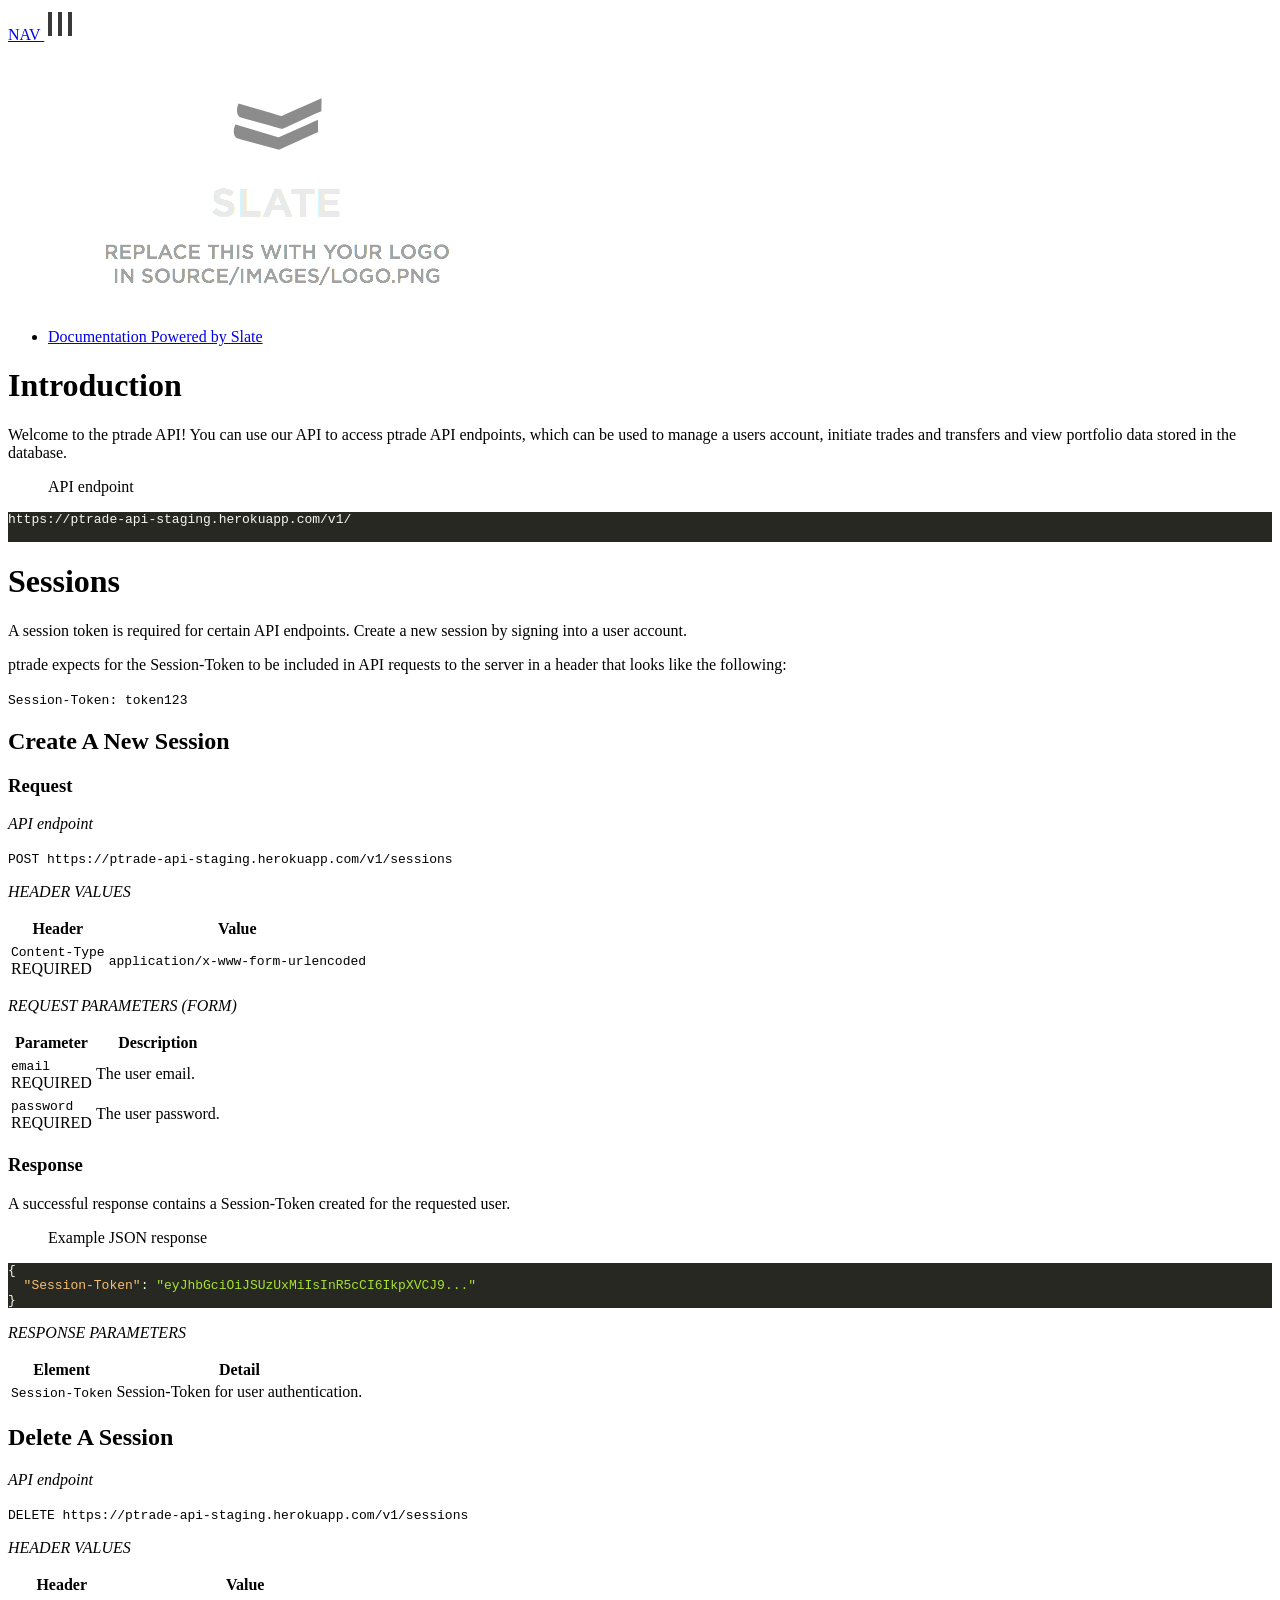
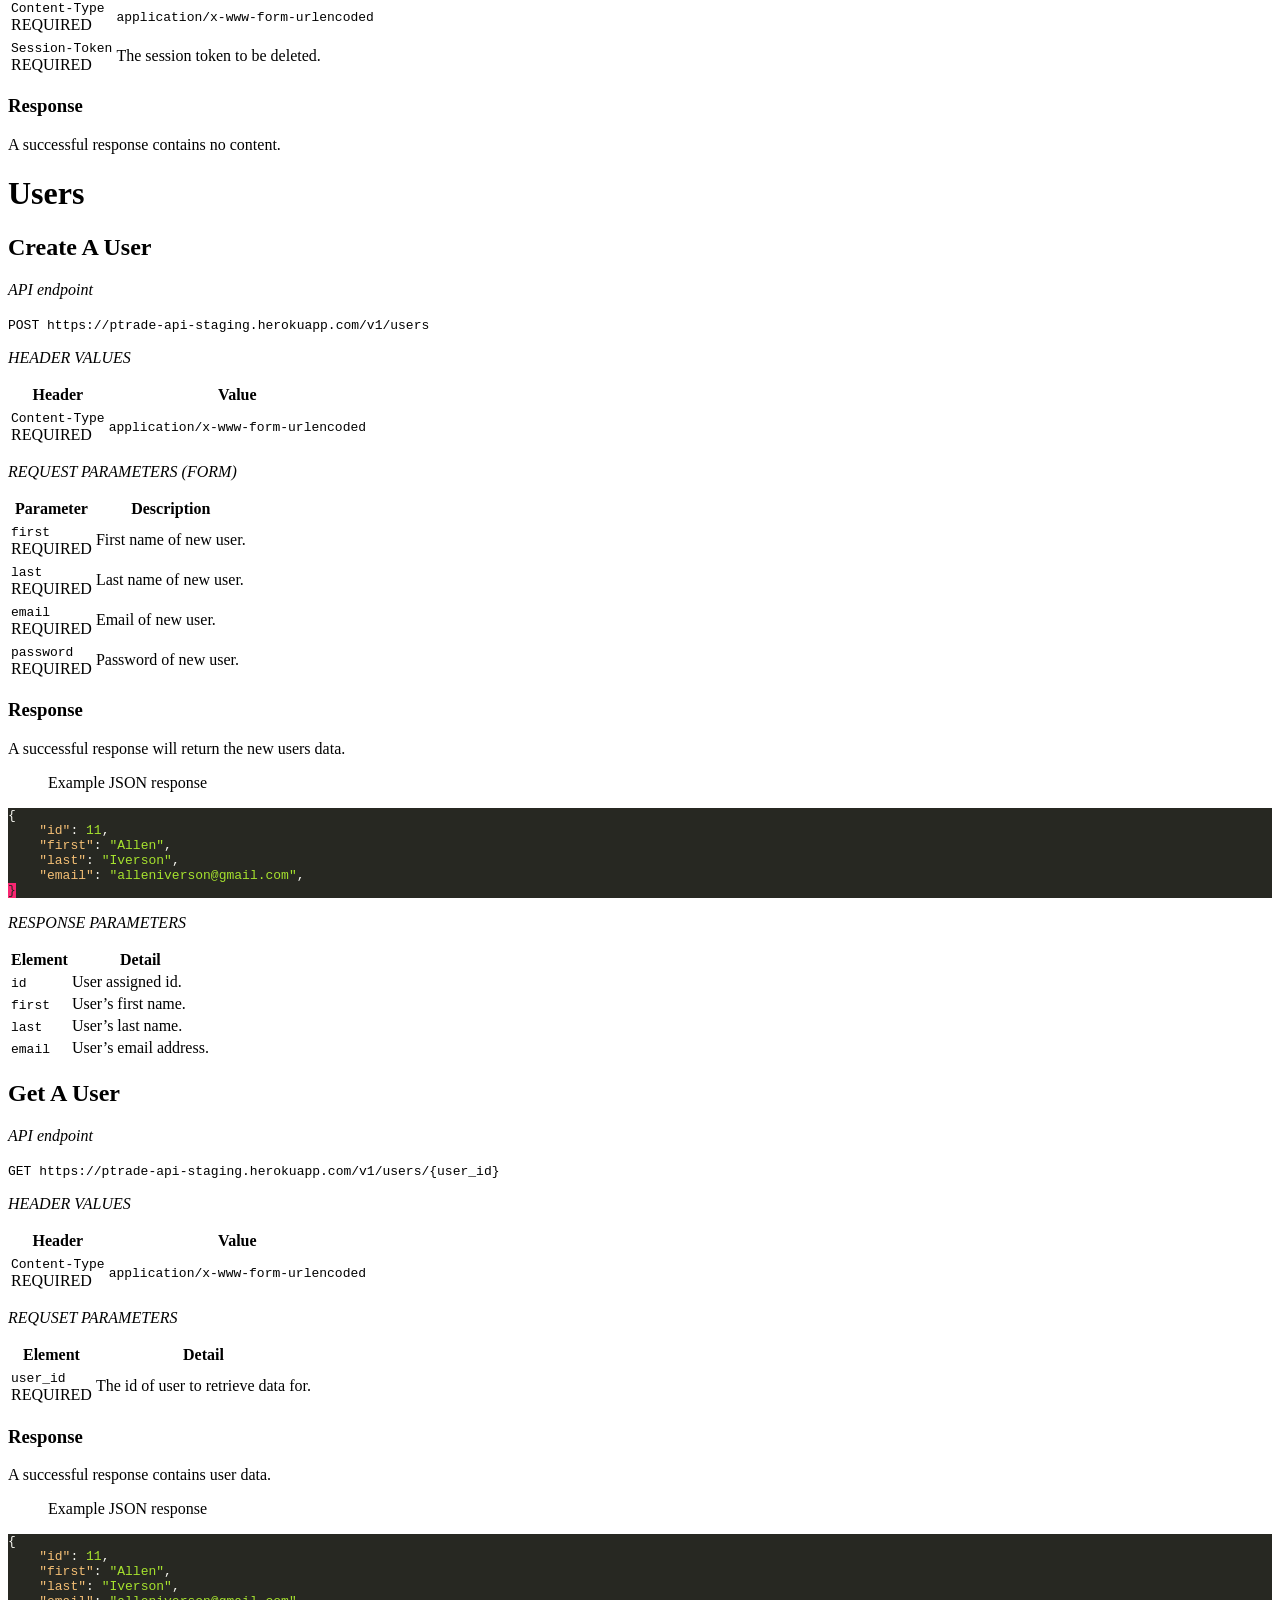
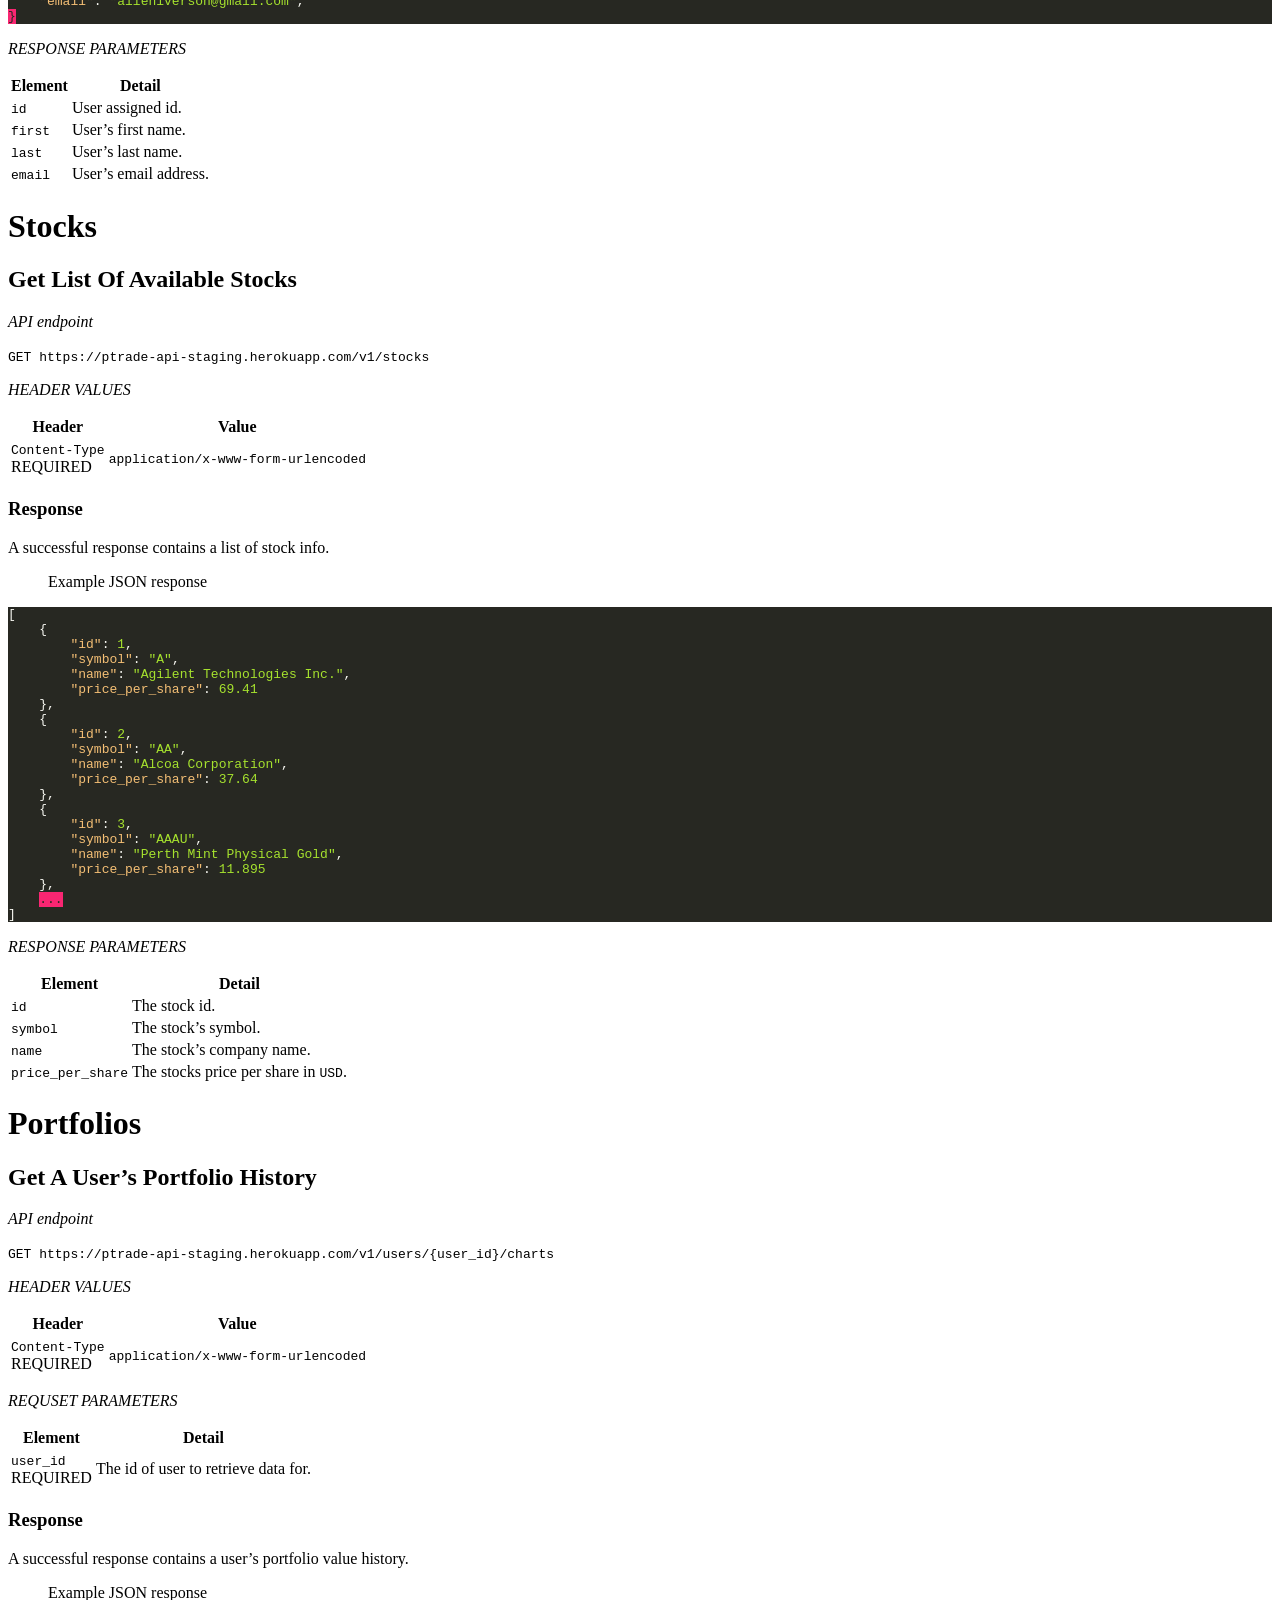
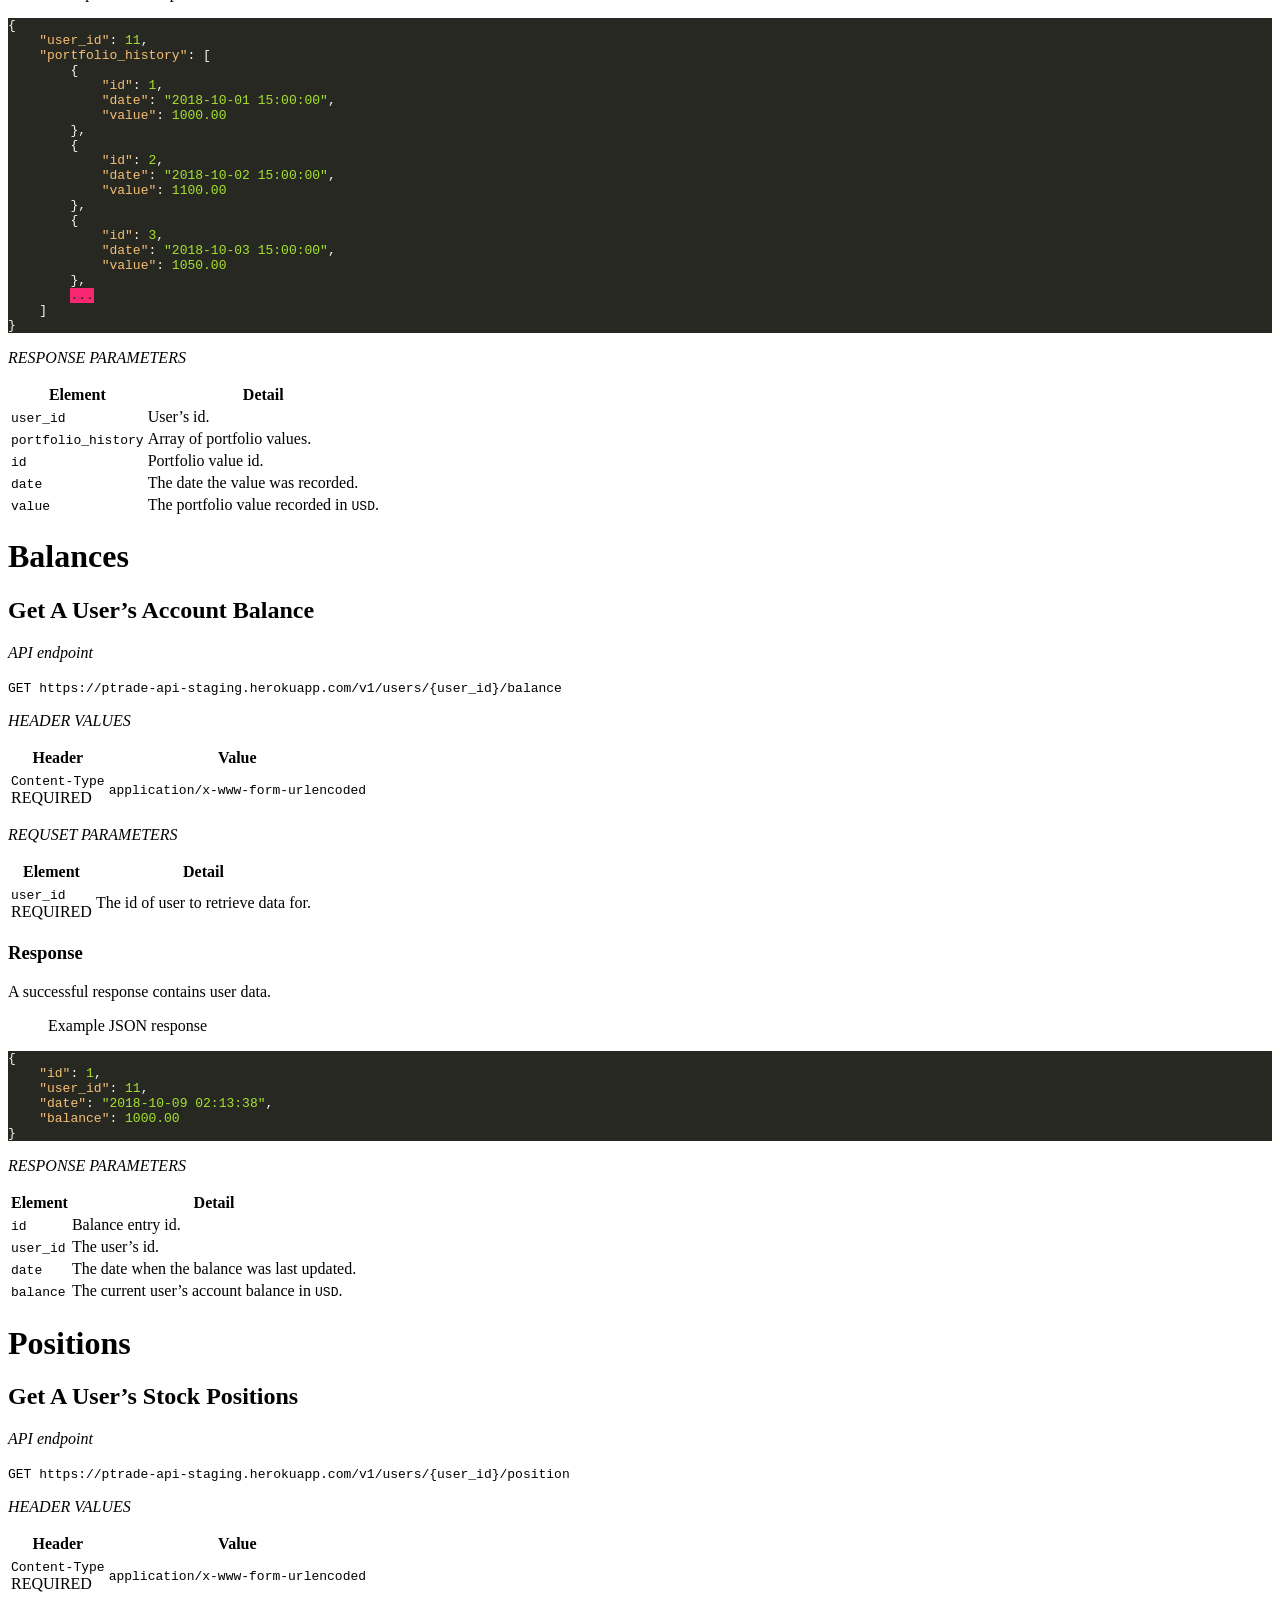
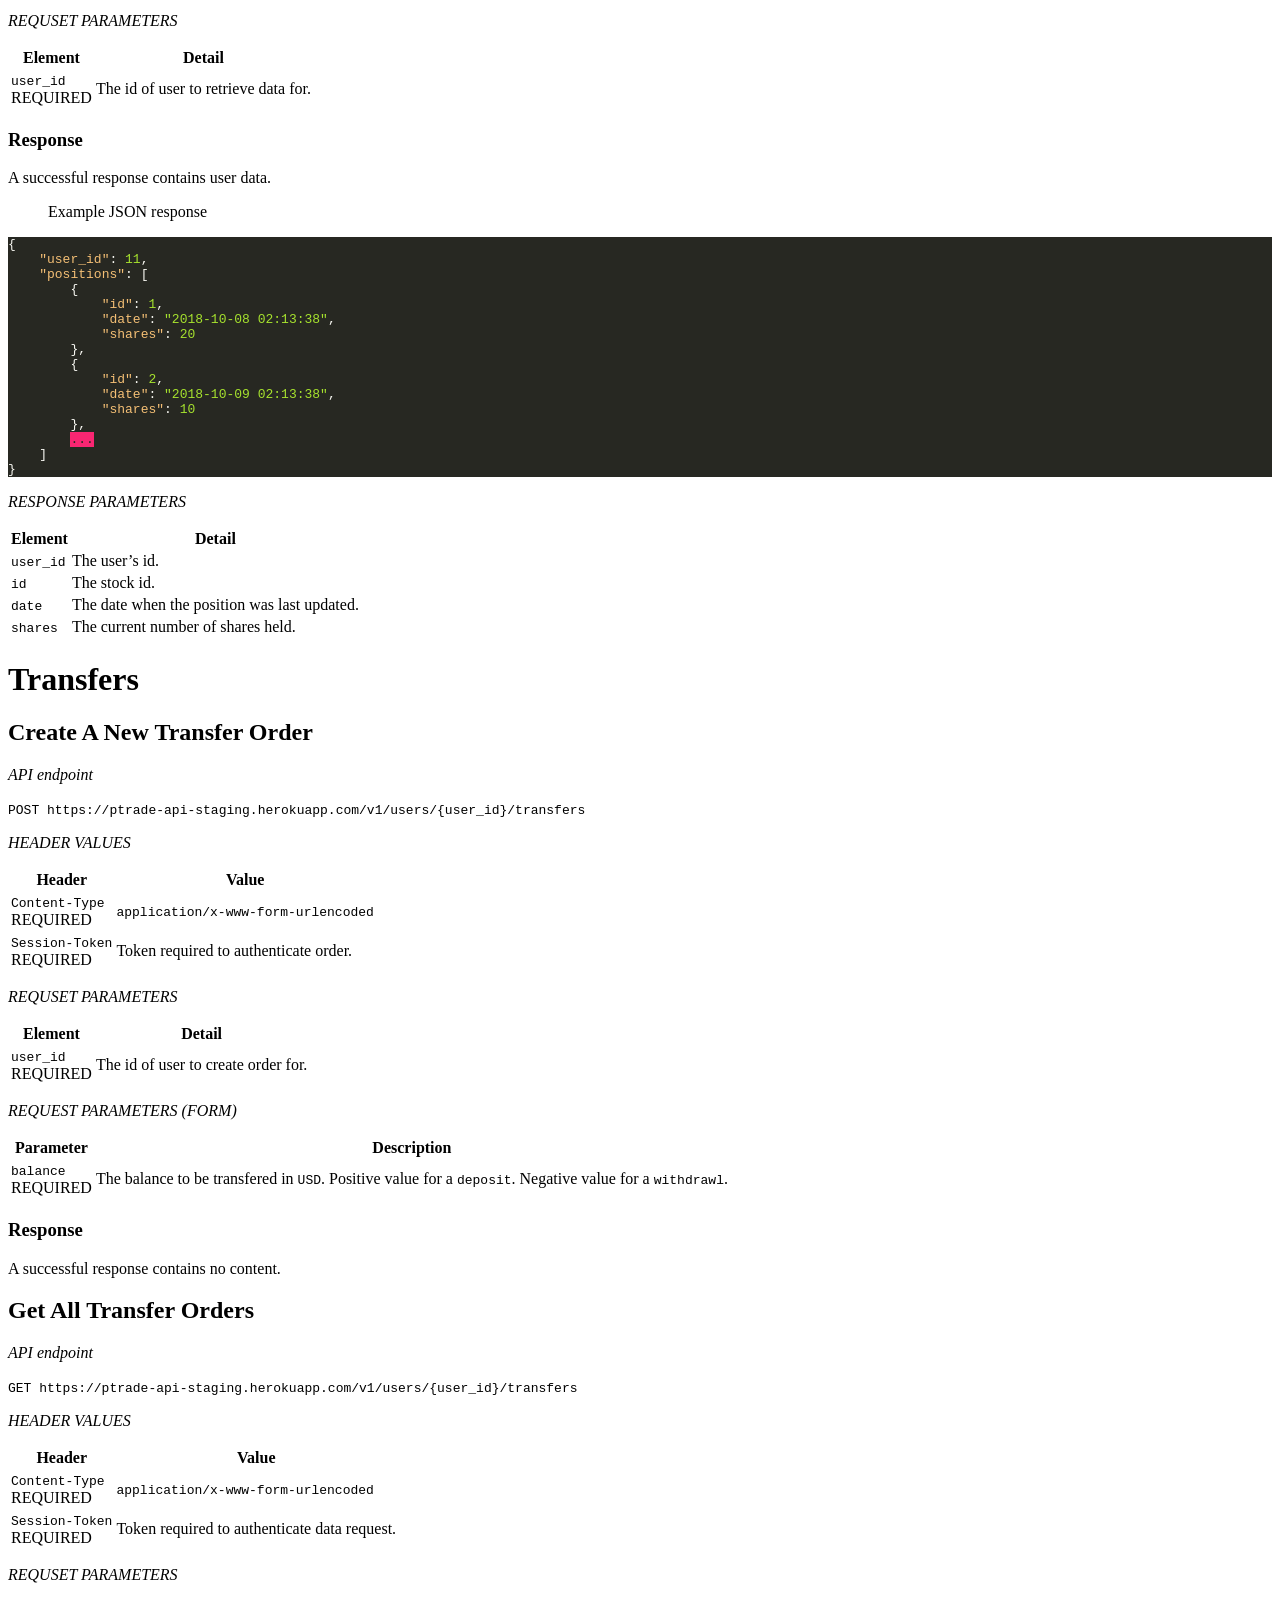
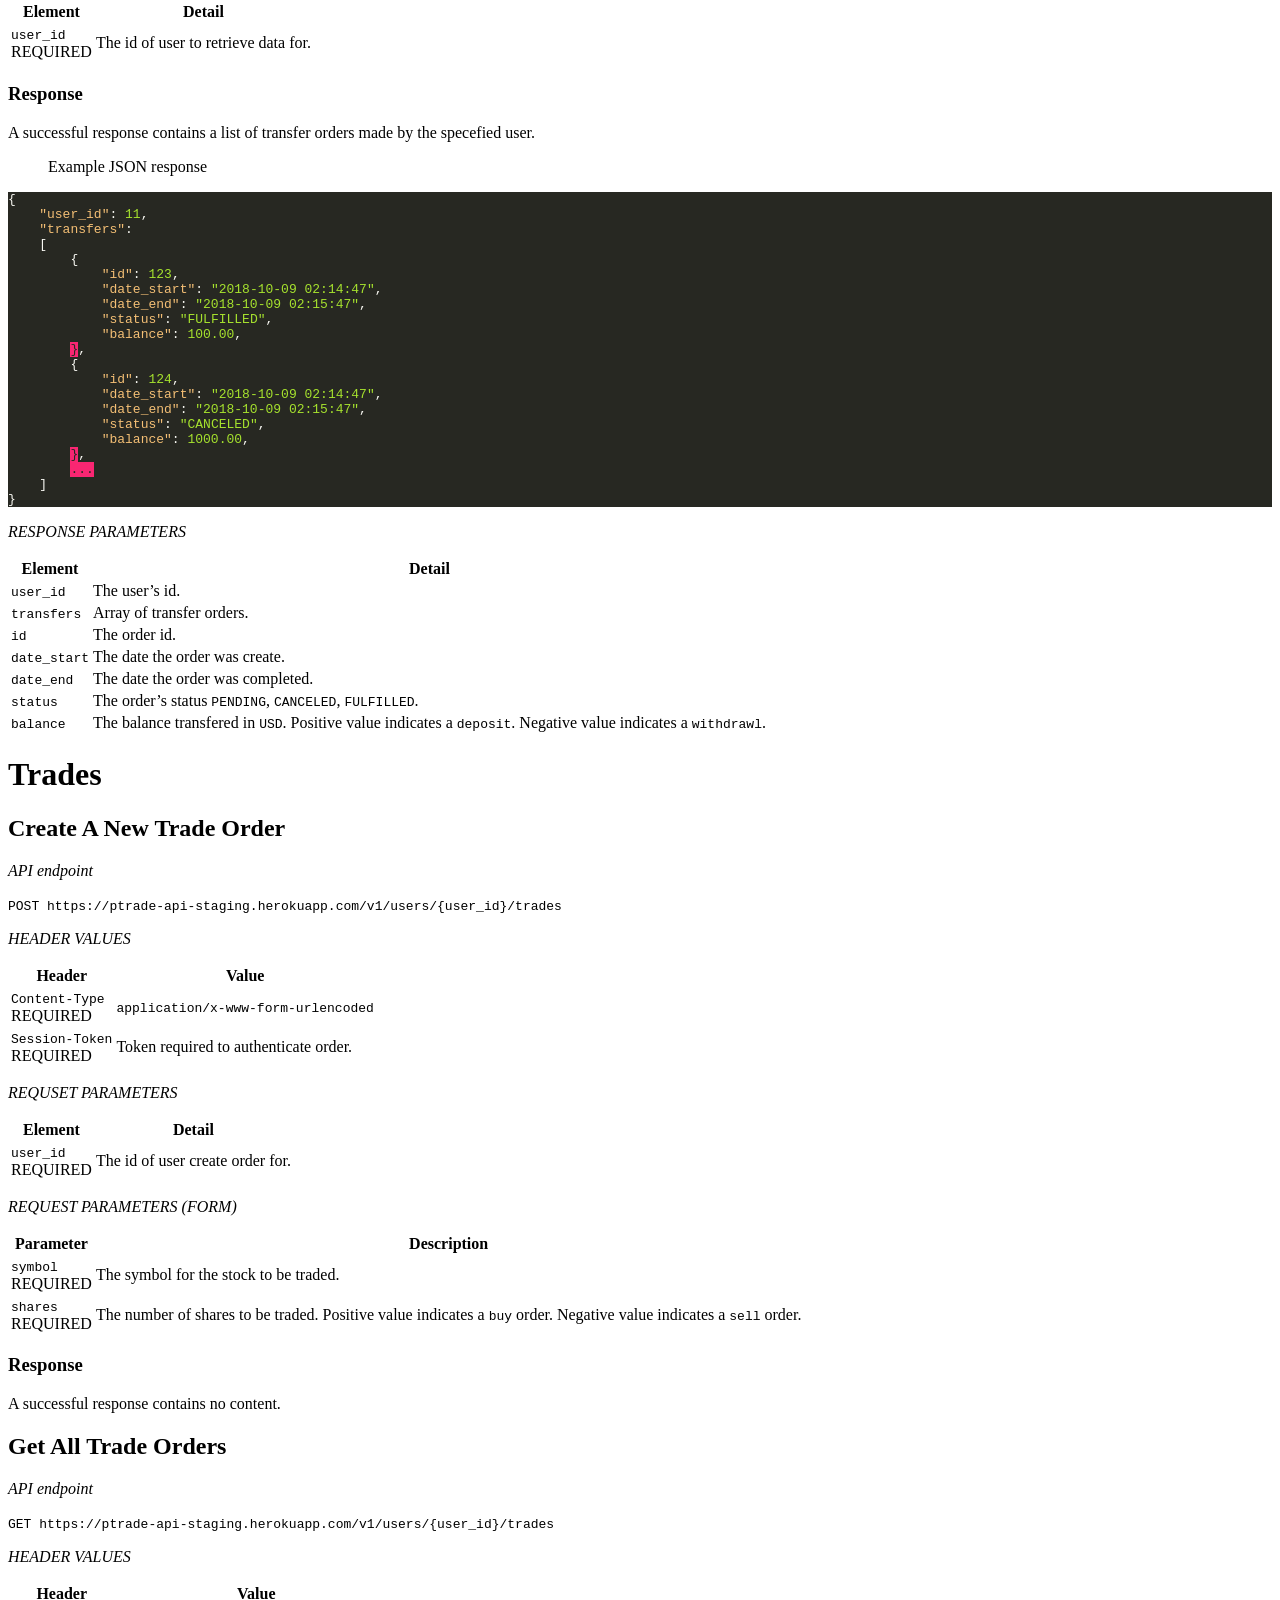
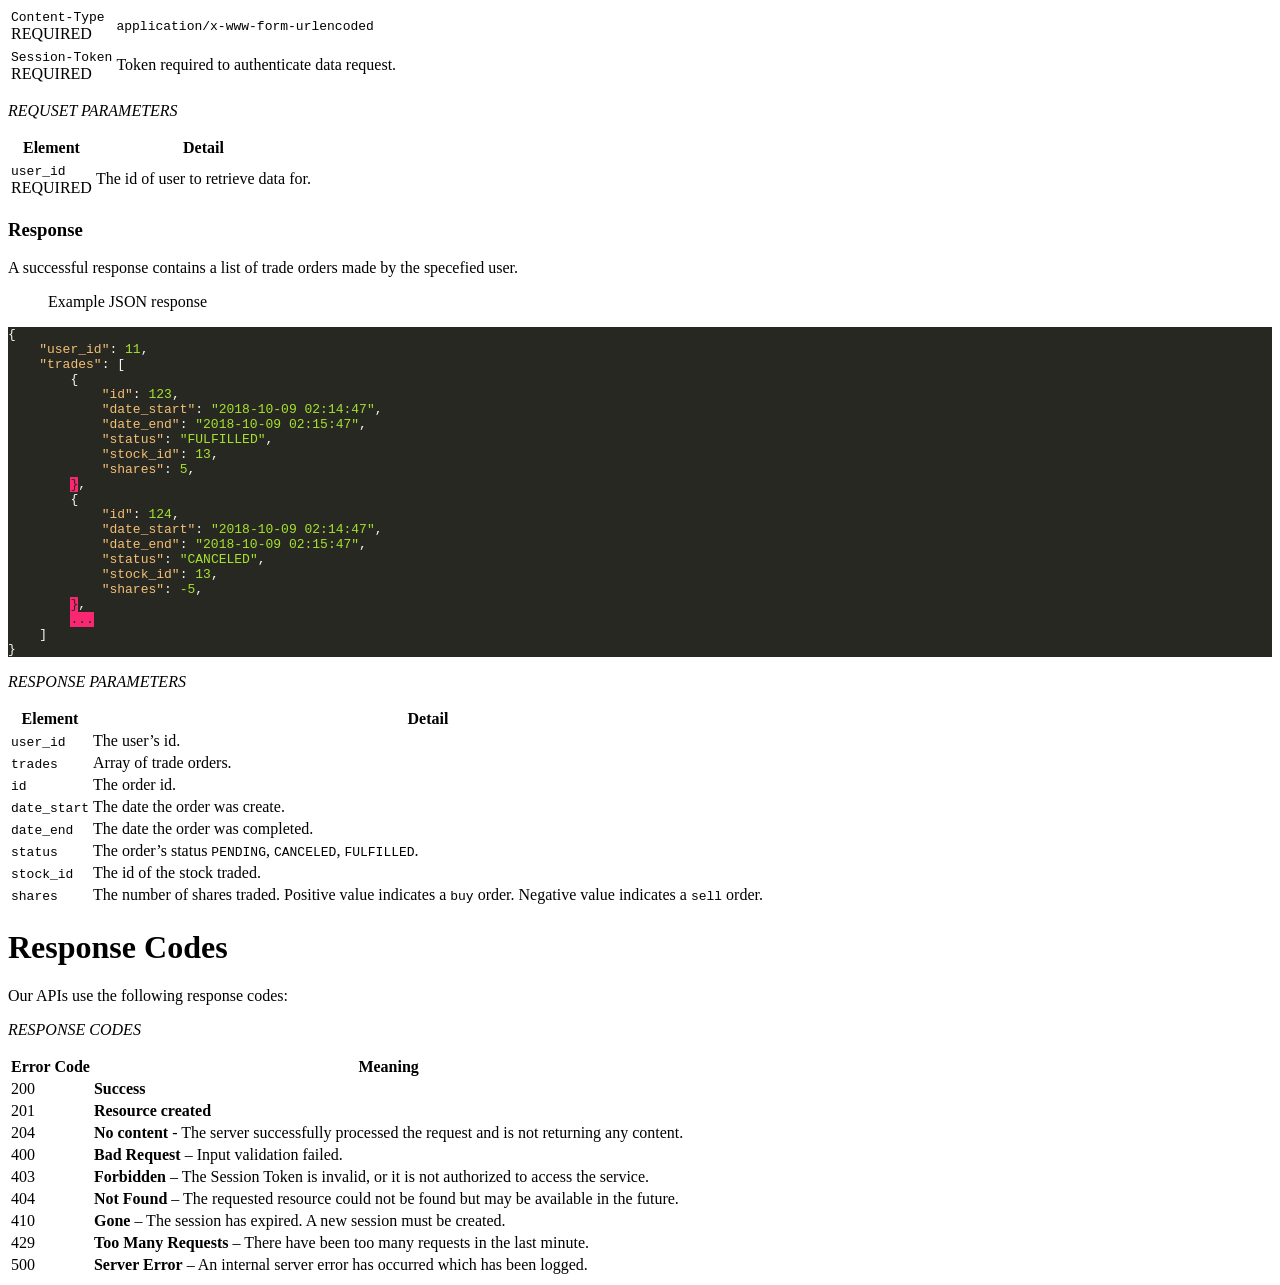
==== docs/index.html @ e3828675 "slate api docs" ====
<!doctype html>
<html>
  <head>
    <meta charset="utf-8">
    <meta content="IE=edge,chrome=1" http-equiv="X-UA-Compatible">
    <meta name="viewport" content="width=device-width, initial-scale=1, maximum-scale=1">
    <title>API Reference</title>
    <link rel="icon" type="image/png" href="" sizes="96x96">

    <style>
      .highlight table td { padding: 5px; }
.highlight table pre { margin: 0; }
.highlight, .highlight .w {
  color: #f8f8f2;
  background-color: #272822;
}
.highlight .err {
  color: #272822;
  background-color: #f92672;
}
.highlight .c, .highlight .cd, .highlight .cm, .highlight .c1, .highlight .cs {
  color: #75715e;
}
.highlight .cp {
  color: #f4bf75;
}
.highlight .nt {
  color: #f4bf75;
}
.highlight .o, .highlight .ow {
  color: #f8f8f2;
}
.highlight .p, .highlight .pi {
  color: #f8f8f2;
}
.highlight .gi {
  color: #a6e22e;
}
.highlight .gd {
  color: #f92672;
}
.highlight .gh {
  color: #66d9ef;
  background-color: #272822;
  font-weight: bold;
}
.highlight .k, .highlight .kn, .highlight .kp, .highlight .kr, .highlight .kv {
  color: #ae81ff;
}
.highlight .kc {
  color: #fd971f;
}
.highlight .kt {
  color: #fd971f;
}
.highlight .kd {
  color: #fd971f;
}
.highlight .s, .highlight .sb, .highlight .sc, .highlight .sd, .highlight .s2, .highlight .sh, .highlight .sx, .highlight .s1 {
  color: #a6e22e;
}
.highlight .sr {
  color: #a1efe4;
}
.highlight .si {
  color: #cc6633;
}
.highlight .se {
  color: #cc6633;
}
.highlight .nn {
  color: #f4bf75;
}
.highlight .nc {
  color: #f4bf75;
}
.highlight .no {
  color: #f4bf75;
}
.highlight .na {
  color: #66d9ef;
}
.highlight .m, .highlight .mf, .highlight .mh, .highlight .mi, .highlight .il, .highlight .mo, .highlight .mb, .highlight .mx {
  color: #a6e22e;
}
.highlight .ss {
  color: #a6e22e;
}
    </style>
    <link href="/stylesheets/overrides.css" rel="stylesheet" media="screen" />
    <link href="/stylesheets/print.css" rel="stylesheet" media="print" />
      <script src="/javascripts/all_nosearch.js"></script>
  </head>

  <body class="index" data-languages="[]">
    <a href="#" id="nav-button">
      <span>
        NAV
        <img src="images/navbar.png" alt="Navbar" />
      </span>
    </a>
    <div class="tocify-wrapper">
      <div id="logo">
        <a href="">
            <img src="images/logo.png" alt="Logo" />
        </a>
      </div>

      <div id="toc">
      </div>
        <ul class="toc-footer">
            <li><a href='https://github.com/lord/slate'>Documentation Powered by Slate</a></li>
        </ul>
    </div>
    <div class="page-wrapper">
      <div class="dark-box"></div>
      <div class="content">
        <h1 id="introduction">Introduction</h1>

<p>Welcome to the ptrade API! You can use our API to access ptrade API endpoints, which can be used to manage a users account, initiate trades and transfers and view portfolio data stored in the database.</p>

<blockquote>
<p>API endpoint</p>
</blockquote>
<pre class="highlight plaintext"><code>https://ptrade-api-staging.herokuapp.com/v1/

</code></pre>
          <h1 id="sessions">Sessions</h1>

<p>A session token is required for certain API endpoints. Create a new session by signing into a user account.</p>

<p>ptrade expects for the Session-Token to be included in API requests to the server in a header that looks like the following:</p>

<p><code class="prettyprint">Session-Token: token123</code></p>

<h2 id="create-a-new-session">Create A New Session</h2>

<h3 id="request">Request</h3>

<p><em>API endpoint</em></p>

<p><code class="prettyprint">POST https://ptrade-api-staging.herokuapp.com/v1/sessions</code></p>

<!-- [![Run in Postman](https://run.pstmn.io/button.svg)]() -->

<p><em>HEADER VALUES</em></p>

<table><thead>
<tr>
<th>Header</th>
<th>Value</th>
</tr>
</thead><tbody>
<tr>
<td><code class="prettyprint">Content-Type</code> <br><span class="required">REQUIRED</span></td>
<td><code class="prettyprint">application/x-www-form-urlencoded</code></td>
</tr>
</tbody></table>

<p><em>REQUEST PARAMETERS (FORM)</em></p>

<table><thead>
<tr>
<th>Parameter</th>
<th>Description</th>
</tr>
</thead><tbody>
<tr>
<td><code class="prettyprint">email</code> <br><span class="required">REQUIRED</span></td>
<td>The user email.</td>
</tr>
<tr>
<td><code class="prettyprint">password</code> <br><span class="required">REQUIRED</span></td>
<td>The user password.</td>
</tr>
</tbody></table>

<h3 id="response">Response</h3>

<p>A successful response contains a Session-Token created for the requested user. </p>

<blockquote>
<p>Example JSON response  </p>
</blockquote>
<pre class="highlight json"><code><span class="p">{</span><span class="w">
  </span><span class="nt">"Session-Token"</span><span class="p">:</span><span class="w"> </span><span class="s2">"eyJhbGciOiJSUzUxMiIsInR5cCI6IkpXVCJ9..."</span><span class="w"> 
</span><span class="p">}</span><span class="w">
</span></code></pre>
<p><em>RESPONSE PARAMETERS</em></p>

<table><thead>
<tr>
<th>Element</th>
<th>Detail</th>
</tr>
</thead><tbody>
<tr>
<td><code class="prettyprint">Session-Token</code></td>
<td>Session-Token for user authentication.</td>
</tr>
</tbody></table>

<h2 id="delete-a-session">Delete A Session</h2>

<p><em>API endpoint</em></p>

<p><code class="prettyprint">DELETE https://ptrade-api-staging.herokuapp.com/v1/sessions</code></p>

<p><em>HEADER VALUES</em></p>

<table><thead>
<tr>
<th>Header</th>
<th>Value</th>
</tr>
</thead><tbody>
<tr>
<td><code class="prettyprint">Content-Type</code> <br><span class="required">REQUIRED</span></td>
<td><code class="prettyprint">application/x-www-form-urlencoded</code></td>
</tr>
<tr>
<td><code class="prettyprint">Session-Token</code> <br><span class="required">REQUIRED</span></td>
<td>The session token to be deleted.</td>
</tr>
</tbody></table>

<h3 id="response">Response</h3>

<p>A successful response contains no content.</p>

          <h1 id="users">Users</h1>

<h2 id="create-a-user">Create A User</h2>

<p><em>API endpoint</em></p>

<p><code class="prettyprint">POST https://ptrade-api-staging.herokuapp.com/v1/users</code></p>

<p><em>HEADER VALUES</em></p>

<table><thead>
<tr>
<th>Header</th>
<th>Value</th>
</tr>
</thead><tbody>
<tr>
<td><code class="prettyprint">Content-Type</code> <br><span class="required">REQUIRED</span></td>
<td><code class="prettyprint">application/x-www-form-urlencoded</code></td>
</tr>
</tbody></table>

<p><em>REQUEST PARAMETERS (FORM)</em></p>

<table><thead>
<tr>
<th>Parameter</th>
<th>Description</th>
</tr>
</thead><tbody>
<tr>
<td><code class="prettyprint">first</code> <br><span class="required">REQUIRED</span></td>
<td>First name of new user.</td>
</tr>
<tr>
<td><code class="prettyprint">last</code> <br><span class="required">REQUIRED</span></td>
<td>Last name of new user.</td>
</tr>
<tr>
<td><code class="prettyprint">email</code> <br><span class="required">REQUIRED</span></td>
<td>Email of new user.</td>
</tr>
<tr>
<td><code class="prettyprint">password</code> <br><span class="required">REQUIRED</span></td>
<td>Password of new user.</td>
</tr>
</tbody></table>

<h3 id="response">Response</h3>

<p>A successful response will return the new users data.</p>

<blockquote>
<p>Example JSON response  </p>
</blockquote>
<pre class="highlight json"><code><span class="p">{</span><span class="w">
    </span><span class="nt">"id"</span><span class="p">:</span><span class="w"> </span><span class="mi">11</span><span class="p">,</span><span class="w">
    </span><span class="nt">"first"</span><span class="p">:</span><span class="w"> </span><span class="s2">"Allen"</span><span class="p">,</span><span class="w">
    </span><span class="nt">"last"</span><span class="p">:</span><span class="w"> </span><span class="s2">"Iverson"</span><span class="p">,</span><span class="w">
    </span><span class="nt">"email"</span><span class="p">:</span><span class="w"> </span><span class="s2">"alleniverson@gmail.com"</span><span class="p">,</span><span class="w">
</span><span class="err">}</span><span class="w">
</span></code></pre>
<p><em>RESPONSE PARAMETERS</em></p>

<table><thead>
<tr>
<th>Element</th>
<th>Detail</th>
</tr>
</thead><tbody>
<tr>
<td><code class="prettyprint">id</code></td>
<td>User assigned id.</td>
</tr>
<tr>
<td><code class="prettyprint">first</code></td>
<td>User&rsquo;s first name.</td>
</tr>
<tr>
<td><code class="prettyprint">last</code></td>
<td>User&rsquo;s last name.</td>
</tr>
<tr>
<td><code class="prettyprint">email</code></td>
<td>User&rsquo;s email address.</td>
</tr>
</tbody></table>

<h2 id="get-a-user">Get A User</h2>

<p><em>API endpoint</em></p>

<p><code class="prettyprint">GET https://ptrade-api-staging.herokuapp.com/v1/users/{user_id}</code></p>

<p><em>HEADER VALUES</em></p>

<table><thead>
<tr>
<th>Header</th>
<th>Value</th>
</tr>
</thead><tbody>
<tr>
<td><code class="prettyprint">Content-Type</code> <br><span class="required">REQUIRED</span></td>
<td><code class="prettyprint">application/x-www-form-urlencoded</code></td>
</tr>
</tbody></table>

<p><em>REQUSET PARAMETERS</em></p>

<table><thead>
<tr>
<th>Element</th>
<th>Detail</th>
</tr>
</thead><tbody>
<tr>
<td><code class="prettyprint">user_id</code> <br><span class="required">REQUIRED</span></td>
<td>The id of user to retrieve data for.</td>
</tr>
</tbody></table>

<h3 id="response">Response</h3>

<p>A successful response contains user data.</p>

<blockquote>
<p>Example JSON response  </p>
</blockquote>
<pre class="highlight json"><code><span class="p">{</span><span class="w">
    </span><span class="nt">"id"</span><span class="p">:</span><span class="w"> </span><span class="mi">11</span><span class="p">,</span><span class="w">
    </span><span class="nt">"first"</span><span class="p">:</span><span class="w"> </span><span class="s2">"Allen"</span><span class="p">,</span><span class="w">
    </span><span class="nt">"last"</span><span class="p">:</span><span class="w"> </span><span class="s2">"Iverson"</span><span class="p">,</span><span class="w">
    </span><span class="nt">"email"</span><span class="p">:</span><span class="w"> </span><span class="s2">"alleniverson@gmail.com"</span><span class="p">,</span><span class="w">
</span><span class="err">}</span><span class="w">
</span></code></pre>
<p><em>RESPONSE PARAMETERS</em></p>

<table><thead>
<tr>
<th>Element</th>
<th>Detail</th>
</tr>
</thead><tbody>
<tr>
<td><code class="prettyprint">id</code></td>
<td>User assigned id.</td>
</tr>
<tr>
<td><code class="prettyprint">first</code></td>
<td>User&rsquo;s first name.</td>
</tr>
<tr>
<td><code class="prettyprint">last</code></td>
<td>User&rsquo;s last name.</td>
</tr>
<tr>
<td><code class="prettyprint">email</code></td>
<td>User&rsquo;s email address.</td>
</tr>
</tbody></table>

          <h1 id="stocks">Stocks</h1>

<h2 id="get-list-of-available-stocks">Get List Of Available Stocks</h2>

<p><em>API endpoint</em></p>

<p><code class="prettyprint">GET https://ptrade-api-staging.herokuapp.com/v1/stocks</code></p>

<p><em>HEADER VALUES</em></p>

<table><thead>
<tr>
<th>Header</th>
<th>Value</th>
</tr>
</thead><tbody>
<tr>
<td><code class="prettyprint">Content-Type</code> <br><span class="required">REQUIRED</span></td>
<td><code class="prettyprint">application/x-www-form-urlencoded</code></td>
</tr>
</tbody></table>

<h3 id="response">Response</h3>

<p>A successful response contains a list of stock info.</p>

<blockquote>
<p>Example JSON response  </p>
</blockquote>
<pre class="highlight json"><code><span class="p">[</span><span class="w">
    </span><span class="p">{</span><span class="w">
        </span><span class="nt">"id"</span><span class="p">:</span><span class="w"> </span><span class="mi">1</span><span class="p">,</span><span class="w">
        </span><span class="nt">"symbol"</span><span class="p">:</span><span class="w"> </span><span class="s2">"A"</span><span class="p">,</span><span class="w">
        </span><span class="nt">"name"</span><span class="p">:</span><span class="w"> </span><span class="s2">"Agilent Technologies Inc."</span><span class="p">,</span><span class="w">
        </span><span class="nt">"price_per_share"</span><span class="p">:</span><span class="w"> </span><span class="mf">69.41</span><span class="w">
    </span><span class="p">},</span><span class="w">
    </span><span class="p">{</span><span class="w">
        </span><span class="nt">"id"</span><span class="p">:</span><span class="w"> </span><span class="mi">2</span><span class="p">,</span><span class="w">
        </span><span class="nt">"symbol"</span><span class="p">:</span><span class="w"> </span><span class="s2">"AA"</span><span class="p">,</span><span class="w">
        </span><span class="nt">"name"</span><span class="p">:</span><span class="w"> </span><span class="s2">"Alcoa Corporation"</span><span class="p">,</span><span class="w">
        </span><span class="nt">"price_per_share"</span><span class="p">:</span><span class="w"> </span><span class="mf">37.64</span><span class="w">
    </span><span class="p">},</span><span class="w">
    </span><span class="p">{</span><span class="w">
        </span><span class="nt">"id"</span><span class="p">:</span><span class="w"> </span><span class="mi">3</span><span class="p">,</span><span class="w">
        </span><span class="nt">"symbol"</span><span class="p">:</span><span class="w"> </span><span class="s2">"AAAU"</span><span class="p">,</span><span class="w">
        </span><span class="nt">"name"</span><span class="p">:</span><span class="w"> </span><span class="s2">"Perth Mint Physical Gold"</span><span class="p">,</span><span class="w">
        </span><span class="nt">"price_per_share"</span><span class="p">:</span><span class="w"> </span><span class="mf">11.895</span><span class="w">
    </span><span class="p">},</span><span class="w">
    </span><span class="err">...</span><span class="w">
</span><span class="p">]</span><span class="w">
</span></code></pre>
<p><em>RESPONSE PARAMETERS</em></p>

<table><thead>
<tr>
<th>Element</th>
<th>Detail</th>
</tr>
</thead><tbody>
<tr>
<td><code class="prettyprint">id</code></td>
<td>The stock id.</td>
</tr>
<tr>
<td><code class="prettyprint">symbol</code></td>
<td>The stock&rsquo;s symbol.</td>
</tr>
<tr>
<td><code class="prettyprint">name</code></td>
<td>The stock&rsquo;s company name.</td>
</tr>
<tr>
<td><code class="prettyprint">price_per_share</code></td>
<td>The stocks price per share in <code class="prettyprint">USD</code>.</td>
</tr>
</tbody></table>

          <h1 id="portfolios">Portfolios</h1>

<h2 id="get-a-user-39-s-portfolio-history">Get A User&rsquo;s Portfolio History</h2>

<p><em>API endpoint</em></p>

<p><code class="prettyprint">GET https://ptrade-api-staging.herokuapp.com/v1/users/{user_id}/charts</code></p>

<p><em>HEADER VALUES</em></p>

<table><thead>
<tr>
<th>Header</th>
<th>Value</th>
</tr>
</thead><tbody>
<tr>
<td><code class="prettyprint">Content-Type</code> <br><span class="required">REQUIRED</span></td>
<td><code class="prettyprint">application/x-www-form-urlencoded</code></td>
</tr>
</tbody></table>

<p><em>REQUSET PARAMETERS</em></p>

<table><thead>
<tr>
<th>Element</th>
<th>Detail</th>
</tr>
</thead><tbody>
<tr>
<td><code class="prettyprint">user_id</code> <br><span class="required">REQUIRED</span></td>
<td>The id of user to retrieve data for.</td>
</tr>
</tbody></table>

<h3 id="response">Response</h3>

<p>A successful response contains a user&rsquo;s portfolio value history.</p>

<blockquote>
<p>Example JSON response  </p>
</blockquote>
<pre class="highlight json"><code><span class="p">{</span><span class="w">
    </span><span class="nt">"user_id"</span><span class="p">:</span><span class="w"> </span><span class="mi">11</span><span class="p">,</span><span class="w">
    </span><span class="nt">"portfolio_history"</span><span class="p">:</span><span class="w"> </span><span class="p">[</span><span class="w">
        </span><span class="p">{</span><span class="w">
            </span><span class="nt">"id"</span><span class="p">:</span><span class="w"> </span><span class="mi">1</span><span class="p">,</span><span class="w">
            </span><span class="nt">"date"</span><span class="p">:</span><span class="w"> </span><span class="s2">"2018-10-01 15:00:00"</span><span class="p">,</span><span class="w">
            </span><span class="nt">"value"</span><span class="p">:</span><span class="w"> </span><span class="mf">1000.00</span><span class="w">
        </span><span class="p">},</span><span class="w">
        </span><span class="p">{</span><span class="w">
            </span><span class="nt">"id"</span><span class="p">:</span><span class="w"> </span><span class="mi">2</span><span class="p">,</span><span class="w">
            </span><span class="nt">"date"</span><span class="p">:</span><span class="w"> </span><span class="s2">"2018-10-02 15:00:00"</span><span class="p">,</span><span class="w">
            </span><span class="nt">"value"</span><span class="p">:</span><span class="w"> </span><span class="mf">1100.00</span><span class="w">
        </span><span class="p">},</span><span class="w">
        </span><span class="p">{</span><span class="w">
            </span><span class="nt">"id"</span><span class="p">:</span><span class="w"> </span><span class="mi">3</span><span class="p">,</span><span class="w">
            </span><span class="nt">"date"</span><span class="p">:</span><span class="w"> </span><span class="s2">"2018-10-03 15:00:00"</span><span class="p">,</span><span class="w">
            </span><span class="nt">"value"</span><span class="p">:</span><span class="w"> </span><span class="mf">1050.00</span><span class="w">
        </span><span class="p">},</span><span class="w">
        </span><span class="err">...</span><span class="w">
    </span><span class="p">]</span><span class="w">
</span><span class="p">}</span><span class="w">
</span></code></pre>
<p><em>RESPONSE PARAMETERS</em></p>

<table><thead>
<tr>
<th>Element</th>
<th>Detail</th>
</tr>
</thead><tbody>
<tr>
<td><code class="prettyprint">user_id</code></td>
<td>User&rsquo;s id.</td>
</tr>
<tr>
<td><code class="prettyprint">portfolio_history</code></td>
<td>Array of portfolio values.</td>
</tr>
<tr>
<td><code class="prettyprint">id</code></td>
<td>Portfolio value id.</td>
</tr>
<tr>
<td><code class="prettyprint">date</code></td>
<td>The date the value was recorded.</td>
</tr>
<tr>
<td><code class="prettyprint">value</code></td>
<td>The portfolio value recorded in <code class="prettyprint">USD</code>.</td>
</tr>
</tbody></table>

          <h1 id="balances">Balances</h1>

<h2 id="get-a-user-39-s-account-balance">Get A User&rsquo;s Account Balance</h2>

<p><em>API endpoint</em></p>

<p><code class="prettyprint">GET https://ptrade-api-staging.herokuapp.com/v1/users/{user_id}/balance</code></p>

<p><em>HEADER VALUES</em></p>

<table><thead>
<tr>
<th>Header</th>
<th>Value</th>
</tr>
</thead><tbody>
<tr>
<td><code class="prettyprint">Content-Type</code> <br><span class="required">REQUIRED</span></td>
<td><code class="prettyprint">application/x-www-form-urlencoded</code></td>
</tr>
</tbody></table>

<p><em>REQUSET PARAMETERS</em></p>

<table><thead>
<tr>
<th>Element</th>
<th>Detail</th>
</tr>
</thead><tbody>
<tr>
<td><code class="prettyprint">user_id</code> <br><span class="required">REQUIRED</span></td>
<td>The id of user to retrieve data for.</td>
</tr>
</tbody></table>

<h3 id="response">Response</h3>

<p>A successful response contains user data.</p>

<blockquote>
<p>Example JSON response  </p>
</blockquote>
<pre class="highlight json"><code><span class="p">{</span><span class="w">
    </span><span class="nt">"id"</span><span class="p">:</span><span class="w"> </span><span class="mi">1</span><span class="p">,</span><span class="w">
    </span><span class="nt">"user_id"</span><span class="p">:</span><span class="w"> </span><span class="mi">11</span><span class="p">,</span><span class="w">
    </span><span class="nt">"date"</span><span class="p">:</span><span class="w"> </span><span class="s2">"2018-10-09 02:13:38"</span><span class="p">,</span><span class="w">
    </span><span class="nt">"balance"</span><span class="p">:</span><span class="w"> </span><span class="mf">1000.00</span><span class="w">
</span><span class="p">}</span><span class="w">
</span></code></pre>
<p><em>RESPONSE PARAMETERS</em></p>

<table><thead>
<tr>
<th>Element</th>
<th>Detail</th>
</tr>
</thead><tbody>
<tr>
<td><code class="prettyprint">id</code></td>
<td>Balance entry id.</td>
</tr>
<tr>
<td><code class="prettyprint">user_id</code></td>
<td>The user&rsquo;s id.</td>
</tr>
<tr>
<td><code class="prettyprint">date</code></td>
<td>The date when the balance was last updated.</td>
</tr>
<tr>
<td><code class="prettyprint">balance</code></td>
<td>The current user&rsquo;s account balance in <code class="prettyprint">USD</code>.</td>
</tr>
</tbody></table>

          <h1 id="positions">Positions</h1>

<h2 id="get-a-user-39-s-stock-positions">Get A User&rsquo;s Stock Positions</h2>

<p><em>API endpoint</em></p>

<p><code class="prettyprint">GET https://ptrade-api-staging.herokuapp.com/v1/users/{user_id}/position</code></p>

<p><em>HEADER VALUES</em></p>

<table><thead>
<tr>
<th>Header</th>
<th>Value</th>
</tr>
</thead><tbody>
<tr>
<td><code class="prettyprint">Content-Type</code> <br><span class="required">REQUIRED</span></td>
<td><code class="prettyprint">application/x-www-form-urlencoded</code></td>
</tr>
</tbody></table>

<p><em>REQUSET PARAMETERS</em></p>

<table><thead>
<tr>
<th>Element</th>
<th>Detail</th>
</tr>
</thead><tbody>
<tr>
<td><code class="prettyprint">user_id</code> <br><span class="required">REQUIRED</span></td>
<td>The id of user to retrieve data for.</td>
</tr>
</tbody></table>

<h3 id="response">Response</h3>

<p>A successful response contains user data.</p>

<blockquote>
<p>Example JSON response  </p>
</blockquote>
<pre class="highlight json"><code><span class="p">{</span><span class="w">
    </span><span class="nt">"user_id"</span><span class="p">:</span><span class="w"> </span><span class="mi">11</span><span class="p">,</span><span class="w">
    </span><span class="nt">"positions"</span><span class="p">:</span><span class="w"> </span><span class="p">[</span><span class="w">
        </span><span class="p">{</span><span class="w">
            </span><span class="nt">"id"</span><span class="p">:</span><span class="w"> </span><span class="mi">1</span><span class="p">,</span><span class="w">
            </span><span class="nt">"date"</span><span class="p">:</span><span class="w"> </span><span class="s2">"2018-10-08 02:13:38"</span><span class="p">,</span><span class="w">
            </span><span class="nt">"shares"</span><span class="p">:</span><span class="w"> </span><span class="mi">20</span><span class="w">
        </span><span class="p">},</span><span class="w">
        </span><span class="p">{</span><span class="w">
            </span><span class="nt">"id"</span><span class="p">:</span><span class="w"> </span><span class="mi">2</span><span class="p">,</span><span class="w">
            </span><span class="nt">"date"</span><span class="p">:</span><span class="w"> </span><span class="s2">"2018-10-09 02:13:38"</span><span class="p">,</span><span class="w">
            </span><span class="nt">"shares"</span><span class="p">:</span><span class="w"> </span><span class="mi">10</span><span class="w">
        </span><span class="p">},</span><span class="w">
        </span><span class="err">...</span><span class="w">
    </span><span class="p">]</span><span class="w">
</span><span class="p">}</span><span class="w">
</span></code></pre>
<p><em>RESPONSE PARAMETERS</em></p>

<table><thead>
<tr>
<th>Element</th>
<th>Detail</th>
</tr>
</thead><tbody>
<tr>
<td><code class="prettyprint">user_id</code></td>
<td>The user&rsquo;s id.</td>
</tr>
<tr>
<td><code class="prettyprint">id</code></td>
<td>The stock id.</td>
</tr>
<tr>
<td><code class="prettyprint">date</code></td>
<td>The date when the position was last updated.</td>
</tr>
<tr>
<td><code class="prettyprint">shares</code></td>
<td>The current number of shares held.</td>
</tr>
</tbody></table>

          <h1 id="transfers">Transfers</h1>

<h2 id="create-a-new-transfer-order">Create A New Transfer Order</h2>

<p><em>API endpoint</em></p>

<p><code class="prettyprint">POST https://ptrade-api-staging.herokuapp.com/v1/users/{user_id}/transfers</code></p>

<p><em>HEADER VALUES</em></p>

<table><thead>
<tr>
<th>Header</th>
<th>Value</th>
</tr>
</thead><tbody>
<tr>
<td><code class="prettyprint">Content-Type</code> <br><span class="required">REQUIRED</span></td>
<td><code class="prettyprint">application/x-www-form-urlencoded</code></td>
</tr>
<tr>
<td><code class="prettyprint">Session-Token</code> <br><span class="required">REQUIRED</span></td>
<td>Token required to authenticate order.</td>
</tr>
</tbody></table>

<p><em>REQUSET PARAMETERS</em></p>

<table><thead>
<tr>
<th>Element</th>
<th>Detail</th>
</tr>
</thead><tbody>
<tr>
<td><code class="prettyprint">user_id</code> <br><span class="required">REQUIRED</span></td>
<td>The id of user to create order for.</td>
</tr>
</tbody></table>

<p><em>REQUEST PARAMETERS (FORM)</em></p>

<table><thead>
<tr>
<th>Parameter</th>
<th>Description</th>
</tr>
</thead><tbody>
<tr>
<td><code class="prettyprint">balance</code> <br><span class="required">REQUIRED</span></td>
<td>The balance to be transfered in <code class="prettyprint">USD</code>. Positive value for a <code class="prettyprint">deposit</code>. Negative value for a <code class="prettyprint">withdrawl</code>.</td>
</tr>
</tbody></table>

<h3 id="response">Response</h3>

<p>A successful response contains no content.</p>

<h2 id="get-all-transfer-orders">Get All Transfer Orders</h2>

<p><em>API endpoint</em></p>

<p><code class="prettyprint">GET https://ptrade-api-staging.herokuapp.com/v1/users/{user_id}/transfers</code></p>

<p><em>HEADER VALUES</em></p>

<table><thead>
<tr>
<th>Header</th>
<th>Value</th>
</tr>
</thead><tbody>
<tr>
<td><code class="prettyprint">Content-Type</code> <br><span class="required">REQUIRED</span></td>
<td><code class="prettyprint">application/x-www-form-urlencoded</code></td>
</tr>
<tr>
<td><code class="prettyprint">Session-Token</code> <br><span class="required">REQUIRED</span></td>
<td>Token required to authenticate data request.</td>
</tr>
</tbody></table>

<p><em>REQUSET PARAMETERS</em></p>

<table><thead>
<tr>
<th>Element</th>
<th>Detail</th>
</tr>
</thead><tbody>
<tr>
<td><code class="prettyprint">user_id</code> <br><span class="required">REQUIRED</span></td>
<td>The id of user to retrieve data for.</td>
</tr>
</tbody></table>

<h3 id="response">Response</h3>

<p>A successful response contains a list of transfer orders made by the specefied user.</p>

<blockquote>
<p>Example JSON response  </p>
</blockquote>
<pre class="highlight json"><code><span class="p">{</span><span class="w">
    </span><span class="nt">"user_id"</span><span class="p">:</span><span class="w"> </span><span class="mi">11</span><span class="p">,</span><span class="w">
    </span><span class="nt">"transfers"</span><span class="p">:</span><span class="w">
    </span><span class="p">[</span><span class="w">
        </span><span class="p">{</span><span class="w">
            </span><span class="nt">"id"</span><span class="p">:</span><span class="w"> </span><span class="mi">123</span><span class="p">,</span><span class="w">
            </span><span class="nt">"date_start"</span><span class="p">:</span><span class="w"> </span><span class="s2">"2018-10-09 02:14:47"</span><span class="p">,</span><span class="w">
            </span><span class="nt">"date_end"</span><span class="p">:</span><span class="w"> </span><span class="s2">"2018-10-09 02:15:47"</span><span class="p">,</span><span class="w">
            </span><span class="nt">"status"</span><span class="p">:</span><span class="w"> </span><span class="s2">"FULFILLED"</span><span class="p">,</span><span class="w">
            </span><span class="nt">"balance"</span><span class="p">:</span><span class="w"> </span><span class="mf">100.00</span><span class="p">,</span><span class="w">
        </span><span class="err">}</span><span class="p">,</span><span class="w">
        </span><span class="p">{</span><span class="w">
            </span><span class="nt">"id"</span><span class="p">:</span><span class="w"> </span><span class="mi">124</span><span class="p">,</span><span class="w">
            </span><span class="nt">"date_start"</span><span class="p">:</span><span class="w"> </span><span class="s2">"2018-10-09 02:14:47"</span><span class="p">,</span><span class="w">
            </span><span class="nt">"date_end"</span><span class="p">:</span><span class="w"> </span><span class="s2">"2018-10-09 02:15:47"</span><span class="p">,</span><span class="w">
            </span><span class="nt">"status"</span><span class="p">:</span><span class="w"> </span><span class="s2">"CANCELED"</span><span class="p">,</span><span class="w">
            </span><span class="nt">"balance"</span><span class="p">:</span><span class="w"> </span><span class="mf">1000.00</span><span class="p">,</span><span class="w">
        </span><span class="err">}</span><span class="p">,</span><span class="w">
        </span><span class="err">...</span><span class="w">
    </span><span class="p">]</span><span class="w">
</span><span class="p">}</span><span class="w">
</span></code></pre>
<p><em>RESPONSE PARAMETERS</em></p>

<table><thead>
<tr>
<th>Element</th>
<th>Detail</th>
</tr>
</thead><tbody>
<tr>
<td><code class="prettyprint">user_id</code></td>
<td>The user&rsquo;s id.</td>
</tr>
<tr>
<td><code class="prettyprint">transfers</code></td>
<td>Array of transfer orders.</td>
</tr>
<tr>
<td><code class="prettyprint">id</code></td>
<td>The order id.</td>
</tr>
<tr>
<td><code class="prettyprint">date_start</code></td>
<td>The date the order was create.</td>
</tr>
<tr>
<td><code class="prettyprint">date_end</code></td>
<td>The date the order was completed.</td>
</tr>
<tr>
<td><code class="prettyprint">status</code></td>
<td>The order&rsquo;s status <code class="prettyprint">PENDING</code>, <code class="prettyprint">CANCELED</code>, <code class="prettyprint">FULFILLED</code>.</td>
</tr>
<tr>
<td><code class="prettyprint">balance</code></td>
<td>The balance transfered in <code class="prettyprint">USD</code>. Positive value indicates a <code class="prettyprint">deposit</code>. Negative value indicates a <code class="prettyprint">withdrawl</code>.</td>
</tr>
</tbody></table>

          <h1 id="trades">Trades</h1>

<h2 id="create-a-new-trade-order">Create A New Trade Order</h2>

<p><em>API endpoint</em></p>

<p><code class="prettyprint">POST https://ptrade-api-staging.herokuapp.com/v1/users/{user_id}/trades</code></p>

<p><em>HEADER VALUES</em></p>

<table><thead>
<tr>
<th>Header</th>
<th>Value</th>
</tr>
</thead><tbody>
<tr>
<td><code class="prettyprint">Content-Type</code> <br><span class="required">REQUIRED</span></td>
<td><code class="prettyprint">application/x-www-form-urlencoded</code></td>
</tr>
<tr>
<td><code class="prettyprint">Session-Token</code> <br><span class="required">REQUIRED</span></td>
<td>Token required to authenticate order.</td>
</tr>
</tbody></table>

<p><em>REQUSET PARAMETERS</em></p>

<table><thead>
<tr>
<th>Element</th>
<th>Detail</th>
</tr>
</thead><tbody>
<tr>
<td><code class="prettyprint">user_id</code> <br><span class="required">REQUIRED</span></td>
<td>The id of user create order for.</td>
</tr>
</tbody></table>

<p><em>REQUEST PARAMETERS (FORM)</em></p>

<table><thead>
<tr>
<th>Parameter</th>
<th>Description</th>
</tr>
</thead><tbody>
<tr>
<td><code class="prettyprint">symbol</code> <br><span class="required">REQUIRED</span></td>
<td>The symbol for the stock to be traded.</td>
</tr>
<tr>
<td><code class="prettyprint">shares</code> <br><span class="required">REQUIRED</span></td>
<td>The number of shares to be traded. Positive value indicates a <code class="prettyprint">buy</code> order. Negative value indicates a <code class="prettyprint">sell</code> order.</td>
</tr>
</tbody></table>

<h3 id="response">Response</h3>

<p>A successful response contains no content.</p>

<h2 id="get-all-trade-orders">Get All Trade Orders</h2>

<p><em>API endpoint</em></p>

<p><code class="prettyprint">GET https://ptrade-api-staging.herokuapp.com/v1/users/{user_id}/trades</code></p>

<p><em>HEADER VALUES</em></p>

<table><thead>
<tr>
<th>Header</th>
<th>Value</th>
</tr>
</thead><tbody>
<tr>
<td><code class="prettyprint">Content-Type</code> <br><span class="required">REQUIRED</span></td>
<td><code class="prettyprint">application/x-www-form-urlencoded</code></td>
</tr>
<tr>
<td><code class="prettyprint">Session-Token</code> <br><span class="required">REQUIRED</span></td>
<td>Token required to authenticate data request.</td>
</tr>
</tbody></table>

<p><em>REQUSET PARAMETERS</em></p>

<table><thead>
<tr>
<th>Element</th>
<th>Detail</th>
</tr>
</thead><tbody>
<tr>
<td><code class="prettyprint">user_id</code> <br><span class="required">REQUIRED</span></td>
<td>The id of user to retrieve data for.</td>
</tr>
</tbody></table>

<h3 id="response">Response</h3>

<p>A successful response contains a list of trade orders made by the specefied user.</p>

<blockquote>
<p>Example JSON response  </p>
</blockquote>
<pre class="highlight json"><code><span class="p">{</span><span class="w">
    </span><span class="nt">"user_id"</span><span class="p">:</span><span class="w"> </span><span class="mi">11</span><span class="p">,</span><span class="w">
    </span><span class="nt">"trades"</span><span class="p">:</span><span class="w"> </span><span class="p">[</span><span class="w">
        </span><span class="p">{</span><span class="w">
            </span><span class="nt">"id"</span><span class="p">:</span><span class="w"> </span><span class="mi">123</span><span class="p">,</span><span class="w">
            </span><span class="nt">"date_start"</span><span class="p">:</span><span class="w"> </span><span class="s2">"2018-10-09 02:14:47"</span><span class="p">,</span><span class="w">
            </span><span class="nt">"date_end"</span><span class="p">:</span><span class="w"> </span><span class="s2">"2018-10-09 02:15:47"</span><span class="p">,</span><span class="w">
            </span><span class="nt">"status"</span><span class="p">:</span><span class="w"> </span><span class="s2">"FULFILLED"</span><span class="p">,</span><span class="w">
            </span><span class="nt">"stock_id"</span><span class="p">:</span><span class="w"> </span><span class="mi">13</span><span class="p">,</span><span class="w">
            </span><span class="nt">"shares"</span><span class="p">:</span><span class="w"> </span><span class="mi">5</span><span class="p">,</span><span class="w">
        </span><span class="err">}</span><span class="p">,</span><span class="w">
        </span><span class="p">{</span><span class="w">
            </span><span class="nt">"id"</span><span class="p">:</span><span class="w"> </span><span class="mi">124</span><span class="p">,</span><span class="w">
            </span><span class="nt">"date_start"</span><span class="p">:</span><span class="w"> </span><span class="s2">"2018-10-09 02:14:47"</span><span class="p">,</span><span class="w">
            </span><span class="nt">"date_end"</span><span class="p">:</span><span class="w"> </span><span class="s2">"2018-10-09 02:15:47"</span><span class="p">,</span><span class="w">
            </span><span class="nt">"status"</span><span class="p">:</span><span class="w"> </span><span class="s2">"CANCELED"</span><span class="p">,</span><span class="w">
            </span><span class="nt">"stock_id"</span><span class="p">:</span><span class="w"> </span><span class="mi">13</span><span class="p">,</span><span class="w">
            </span><span class="nt">"shares"</span><span class="p">:</span><span class="w"> </span><span class="mi">-5</span><span class="p">,</span><span class="w">
        </span><span class="err">}</span><span class="p">,</span><span class="w">
        </span><span class="err">...</span><span class="w">
    </span><span class="p">]</span><span class="w">
</span><span class="p">}</span><span class="w">
</span></code></pre>
<p><em>RESPONSE PARAMETERS</em></p>

<table><thead>
<tr>
<th>Element</th>
<th>Detail</th>
</tr>
</thead><tbody>
<tr>
<td><code class="prettyprint">user_id</code></td>
<td>The user&rsquo;s id.</td>
</tr>
<tr>
<td><code class="prettyprint">trades</code></td>
<td>Array of trade orders.</td>
</tr>
<tr>
<td><code class="prettyprint">id</code></td>
<td>The order id.</td>
</tr>
<tr>
<td><code class="prettyprint">date_start</code></td>
<td>The date the order was create.</td>
</tr>
<tr>
<td><code class="prettyprint">date_end</code></td>
<td>The date the order was completed.</td>
</tr>
<tr>
<td><code class="prettyprint">status</code></td>
<td>The order&rsquo;s status <code class="prettyprint">PENDING</code>, <code class="prettyprint">CANCELED</code>, <code class="prettyprint">FULFILLED</code>.</td>
</tr>
<tr>
<td><code class="prettyprint">stock_id</code></td>
<td>The id of the stock traded.</td>
</tr>
<tr>
<td><code class="prettyprint">shares</code></td>
<td>The number of shares traded. Positive value indicates a <code class="prettyprint">buy</code> order. Negative value indicates a <code class="prettyprint">sell</code> order.</td>
</tr>
</tbody></table>

          <h1 id="response-codes">Response Codes</h1>

<p>Our APIs use the following response codes:</p>

<p><em>RESPONSE CODES</em></p>

<table><thead>
<tr>
<th>Error Code</th>
<th>Meaning</th>
</tr>
</thead><tbody>
<tr>
<td>200</td>
<td><b>Success</b></td>
</tr>
<tr>
<td>201</td>
<td><b>Resource created</b></td>
</tr>
<tr>
<td>204</td>
<td><b>No content</b> - The server successfully processed the request and is not returning any content.</td>
</tr>
<tr>
<td>400</td>
<td><b>Bad Request</b> &ndash; Input validation failed.</td>
</tr>
<tr>
<td>403</td>
<td><b>Forbidden</b> &ndash; The Session Token is invalid, or it is not authorized to access the service.</td>
</tr>
<tr>
<td>404</td>
<td><b>Not Found</b> &ndash; The requested resource could not be found but may be available in the future.</td>
</tr>
<tr>
<td>410</td>
<td><b>Gone</b> – The session has expired. A new session must be created.</td>
</tr>
<tr>
<td>429</td>
<td><b>Too Many Requests</b> – There have been too many requests in the last minute.</td>
</tr>
<tr>
<td>500</td>
<td><b>Server Error</b> – An internal server error has occurred which has been logged.</td>
</tr>
</tbody></table>

      </div>
      <div class="dark-box">
      </div>
    </div>
  </body>
</html>
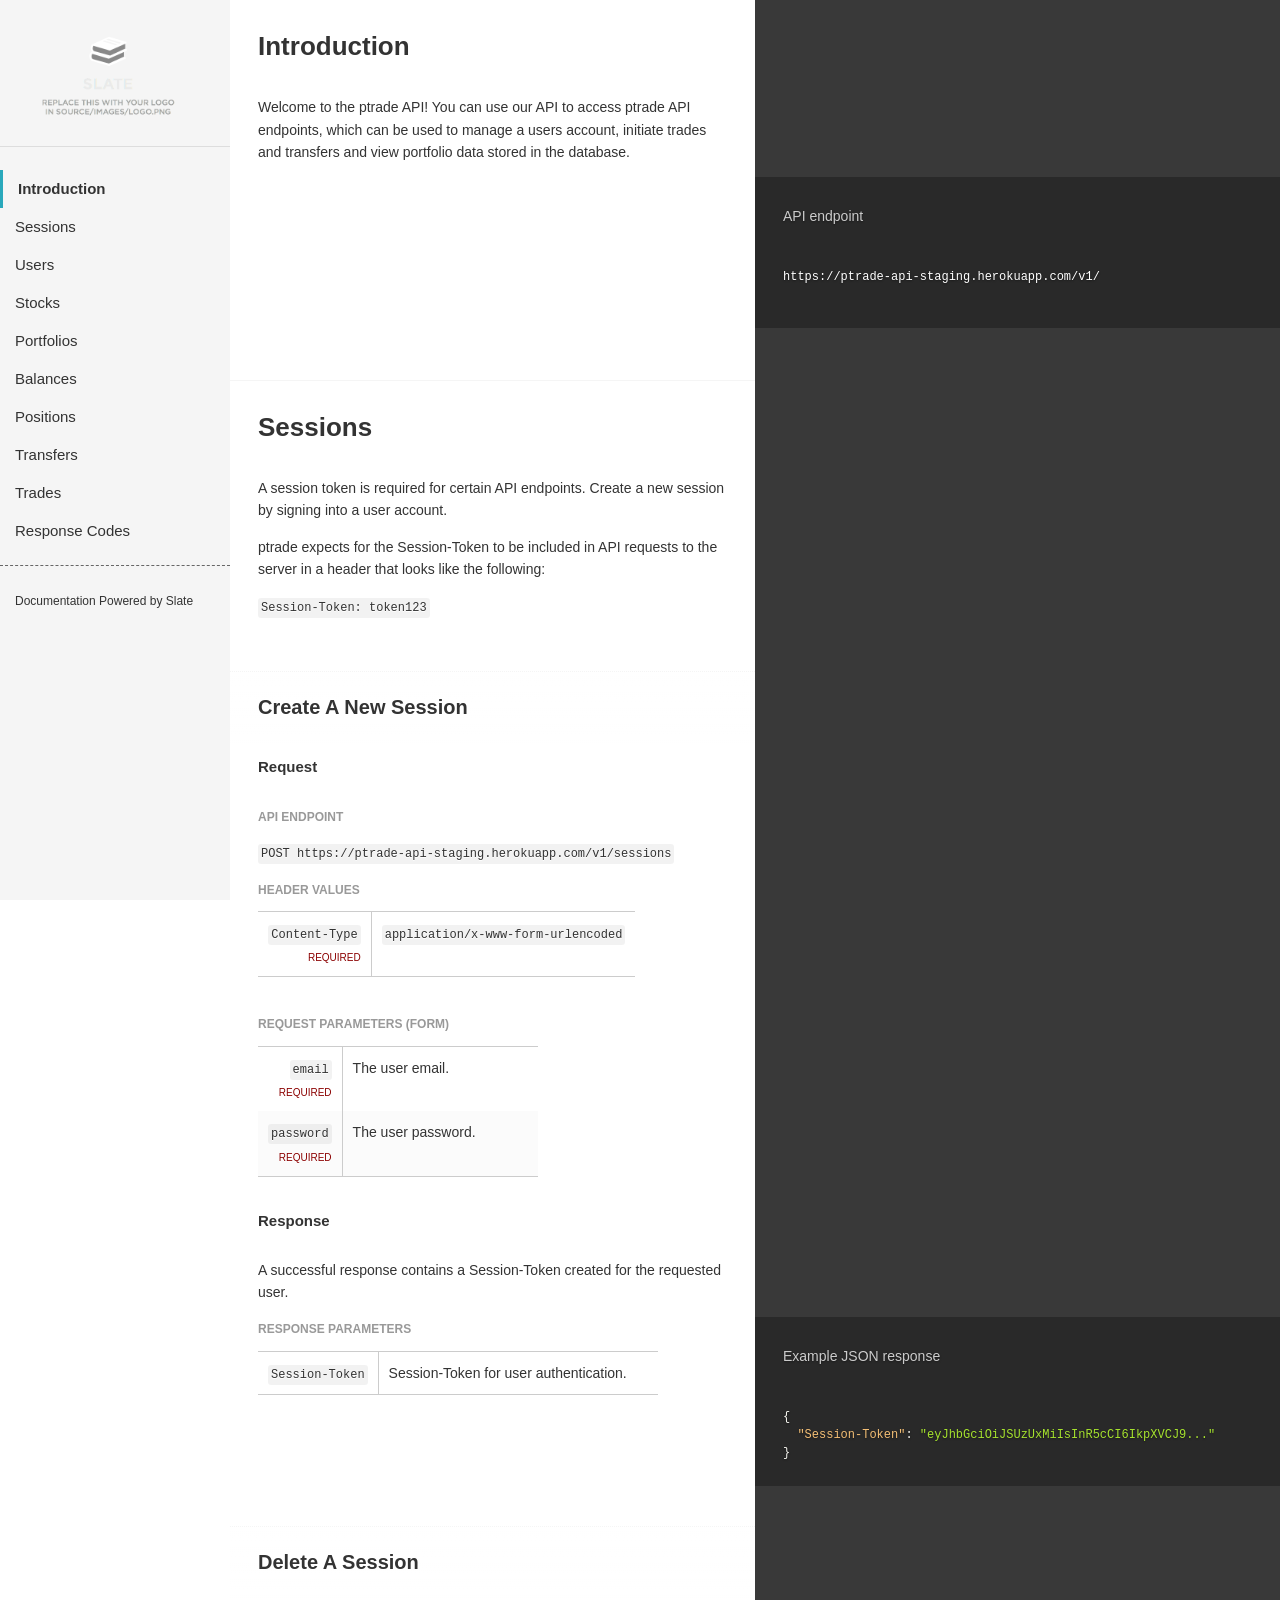
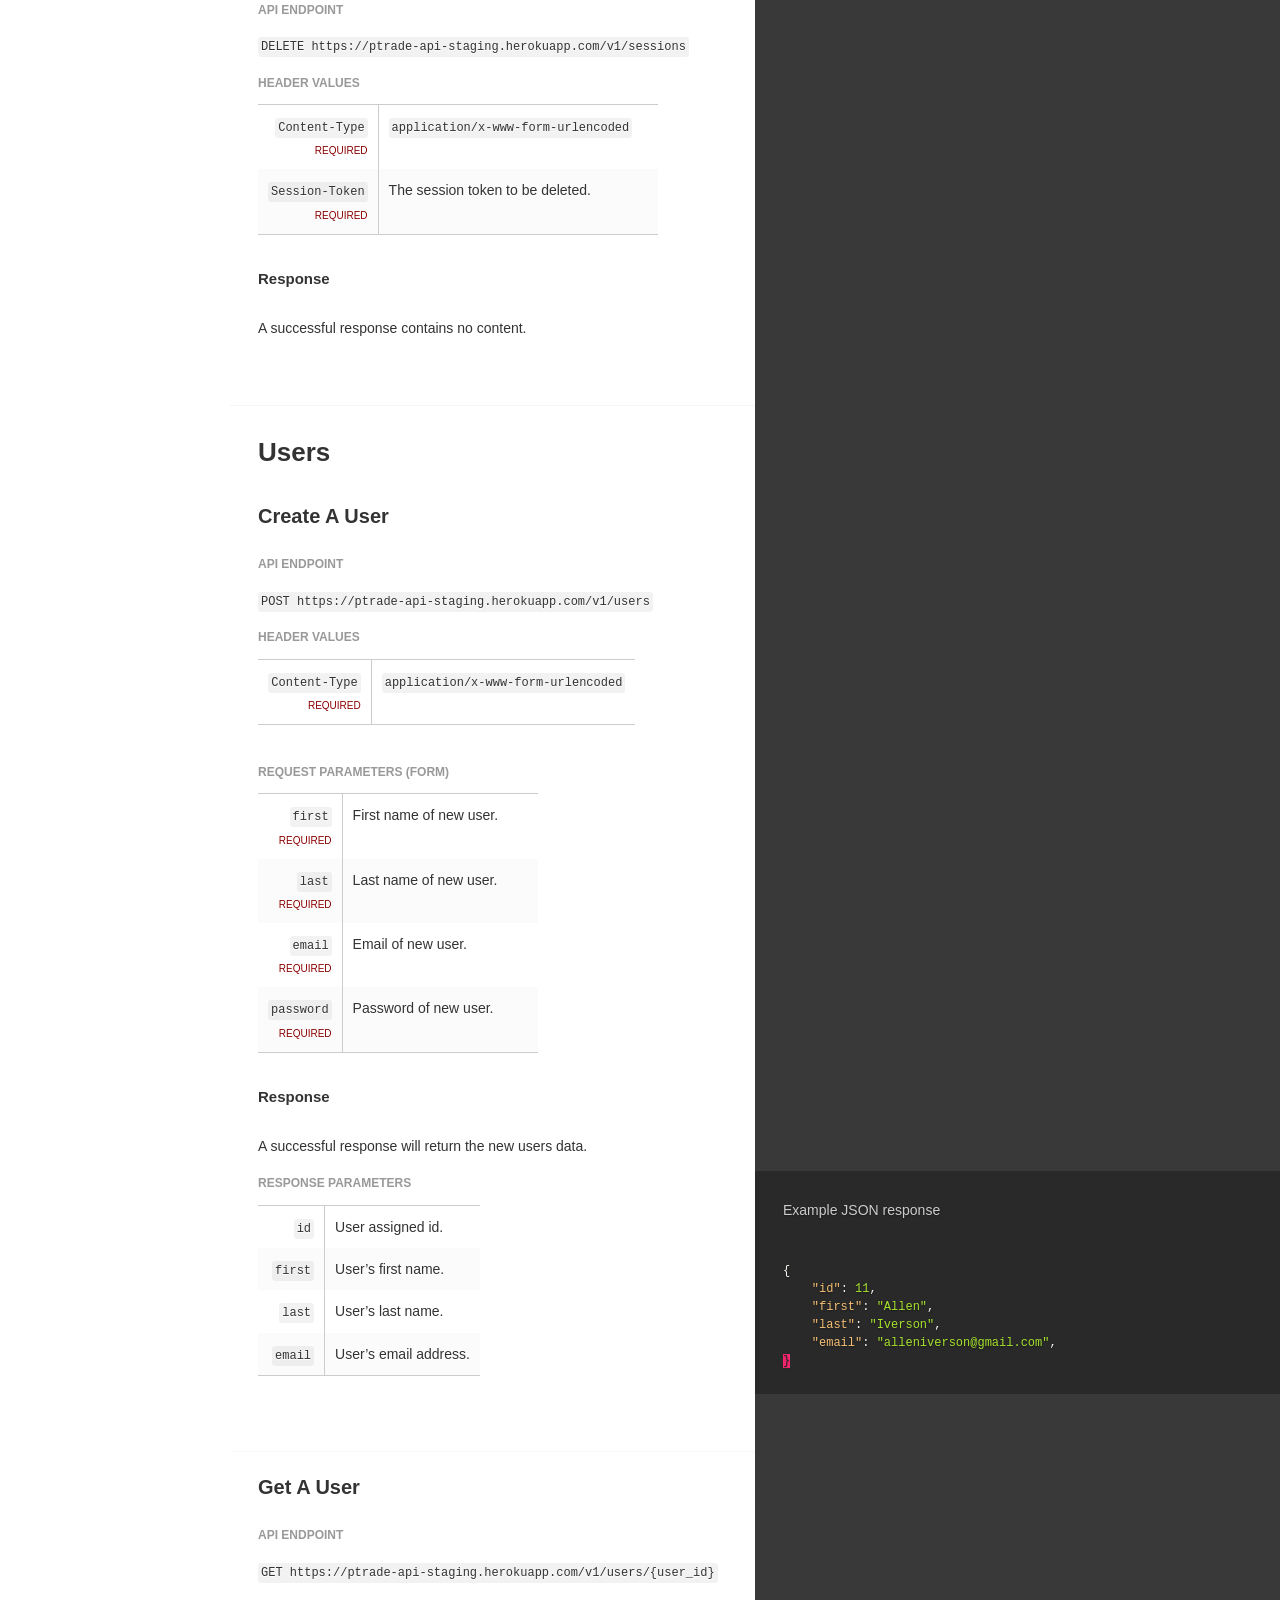
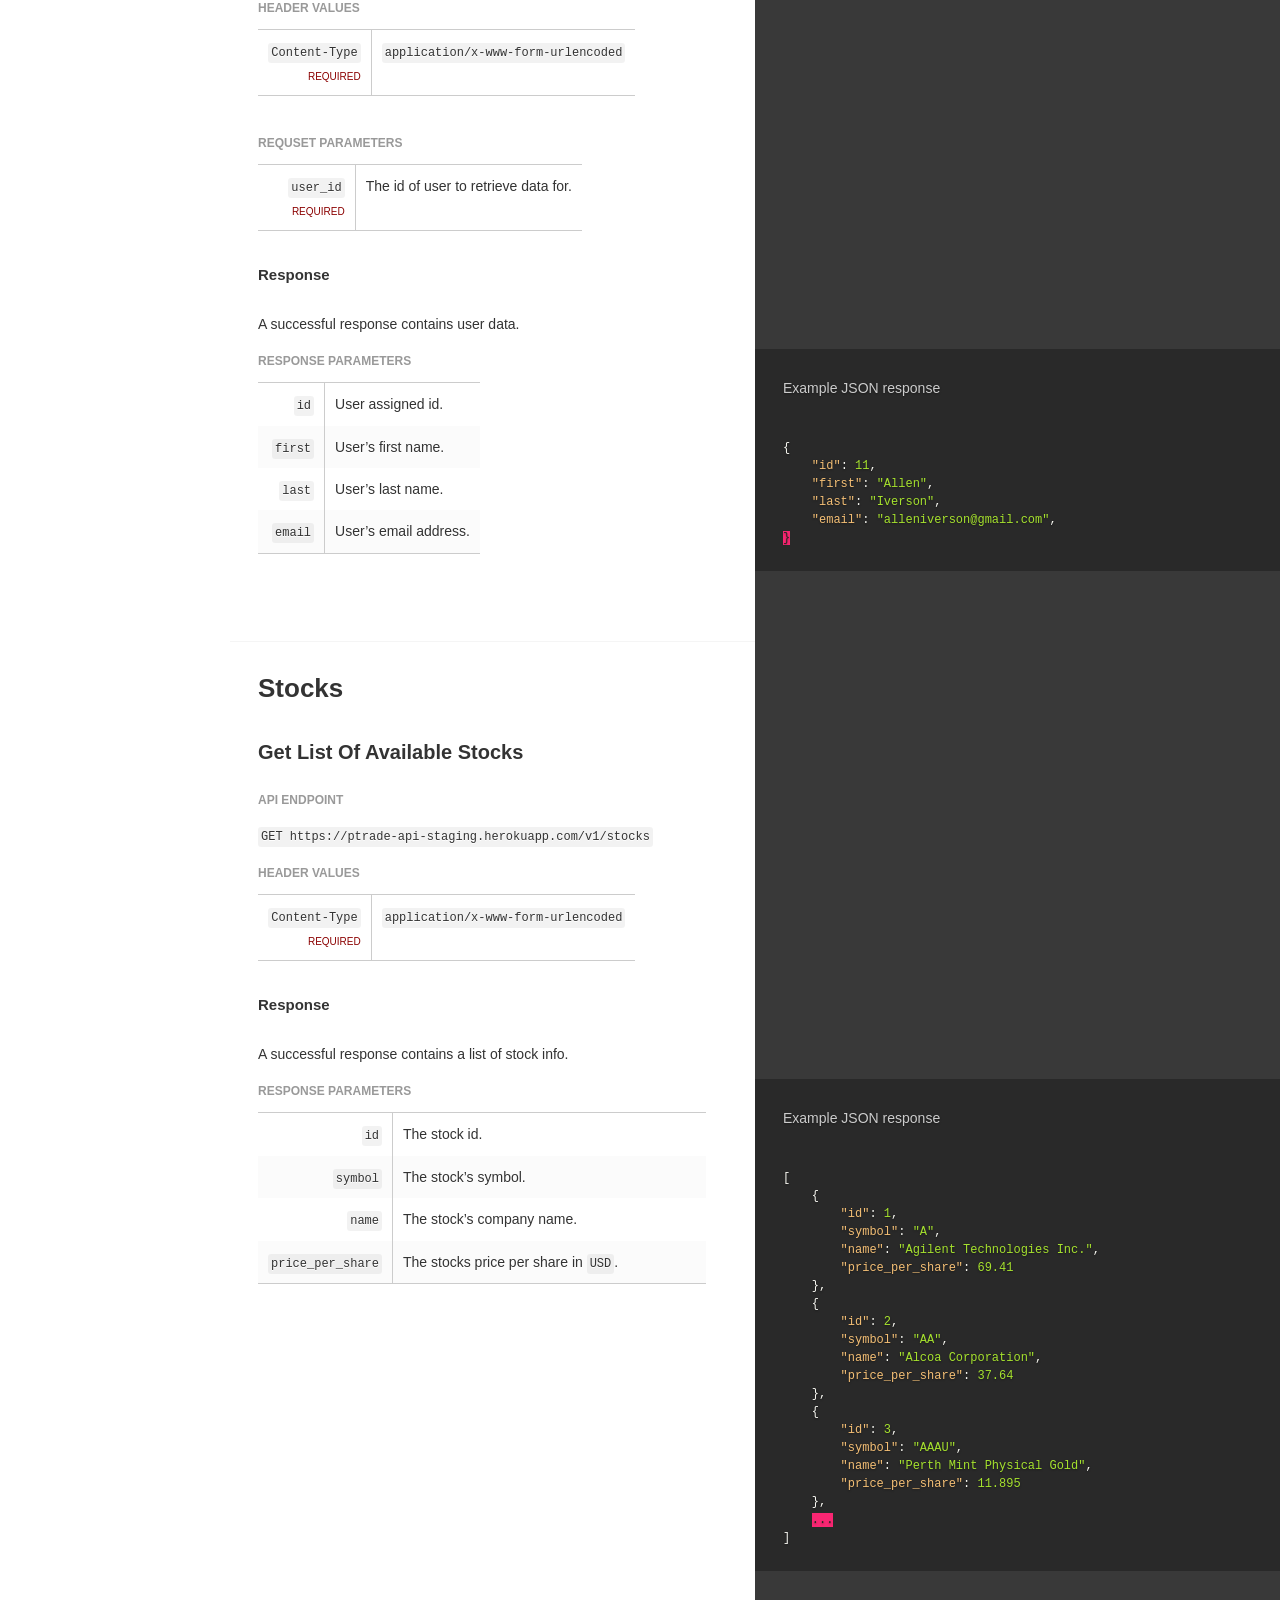
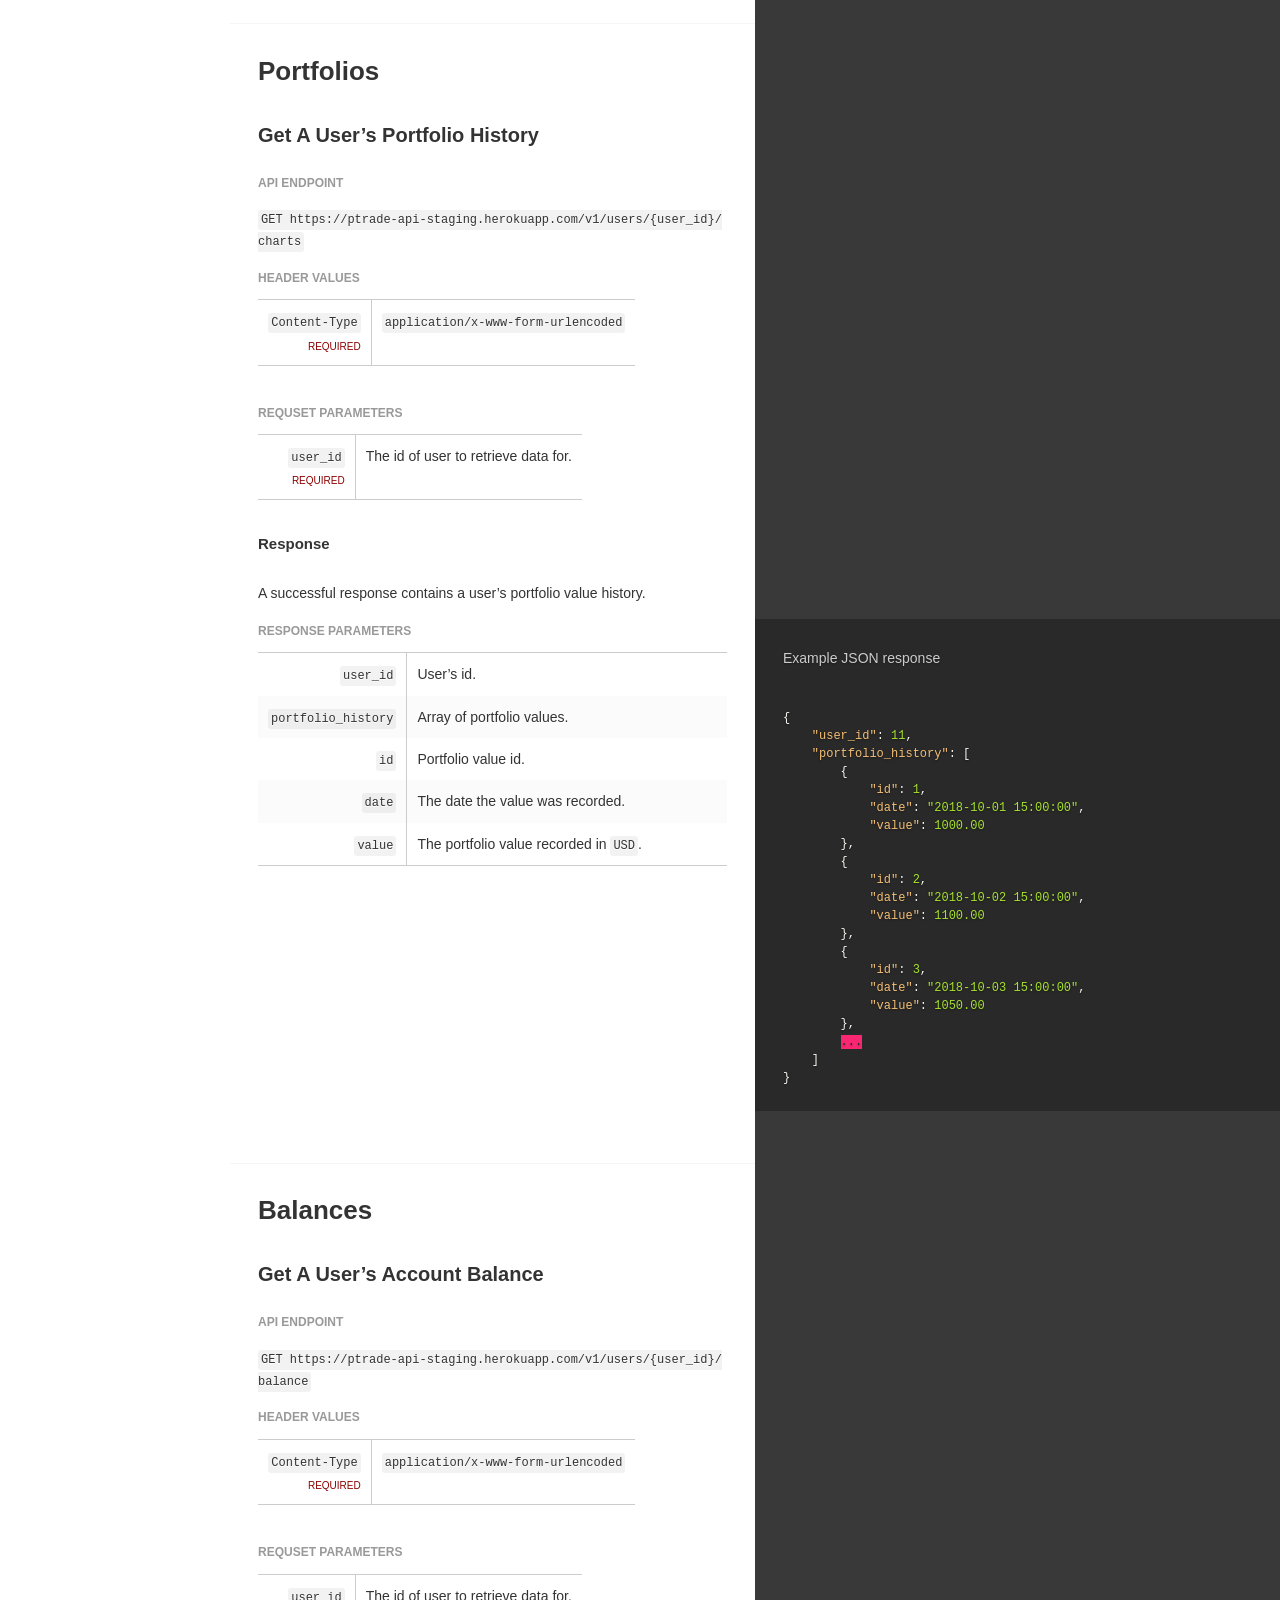
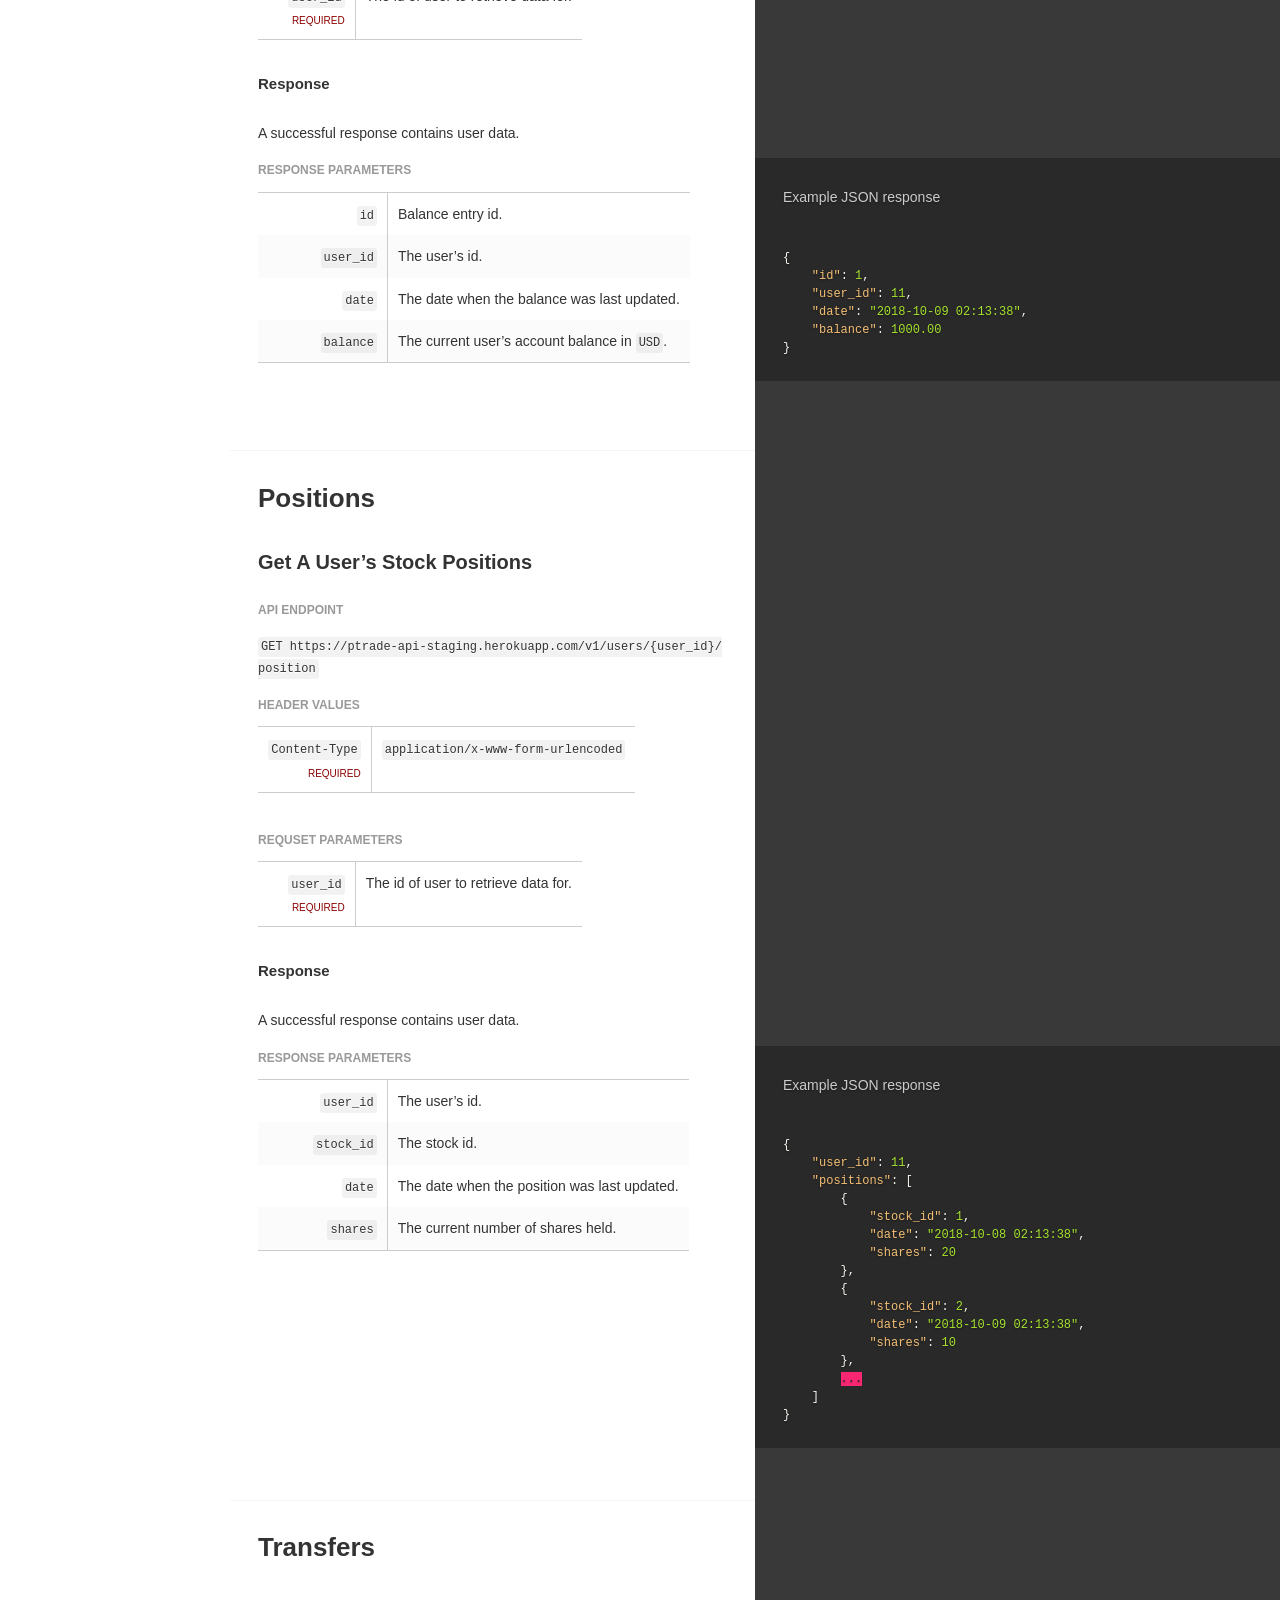
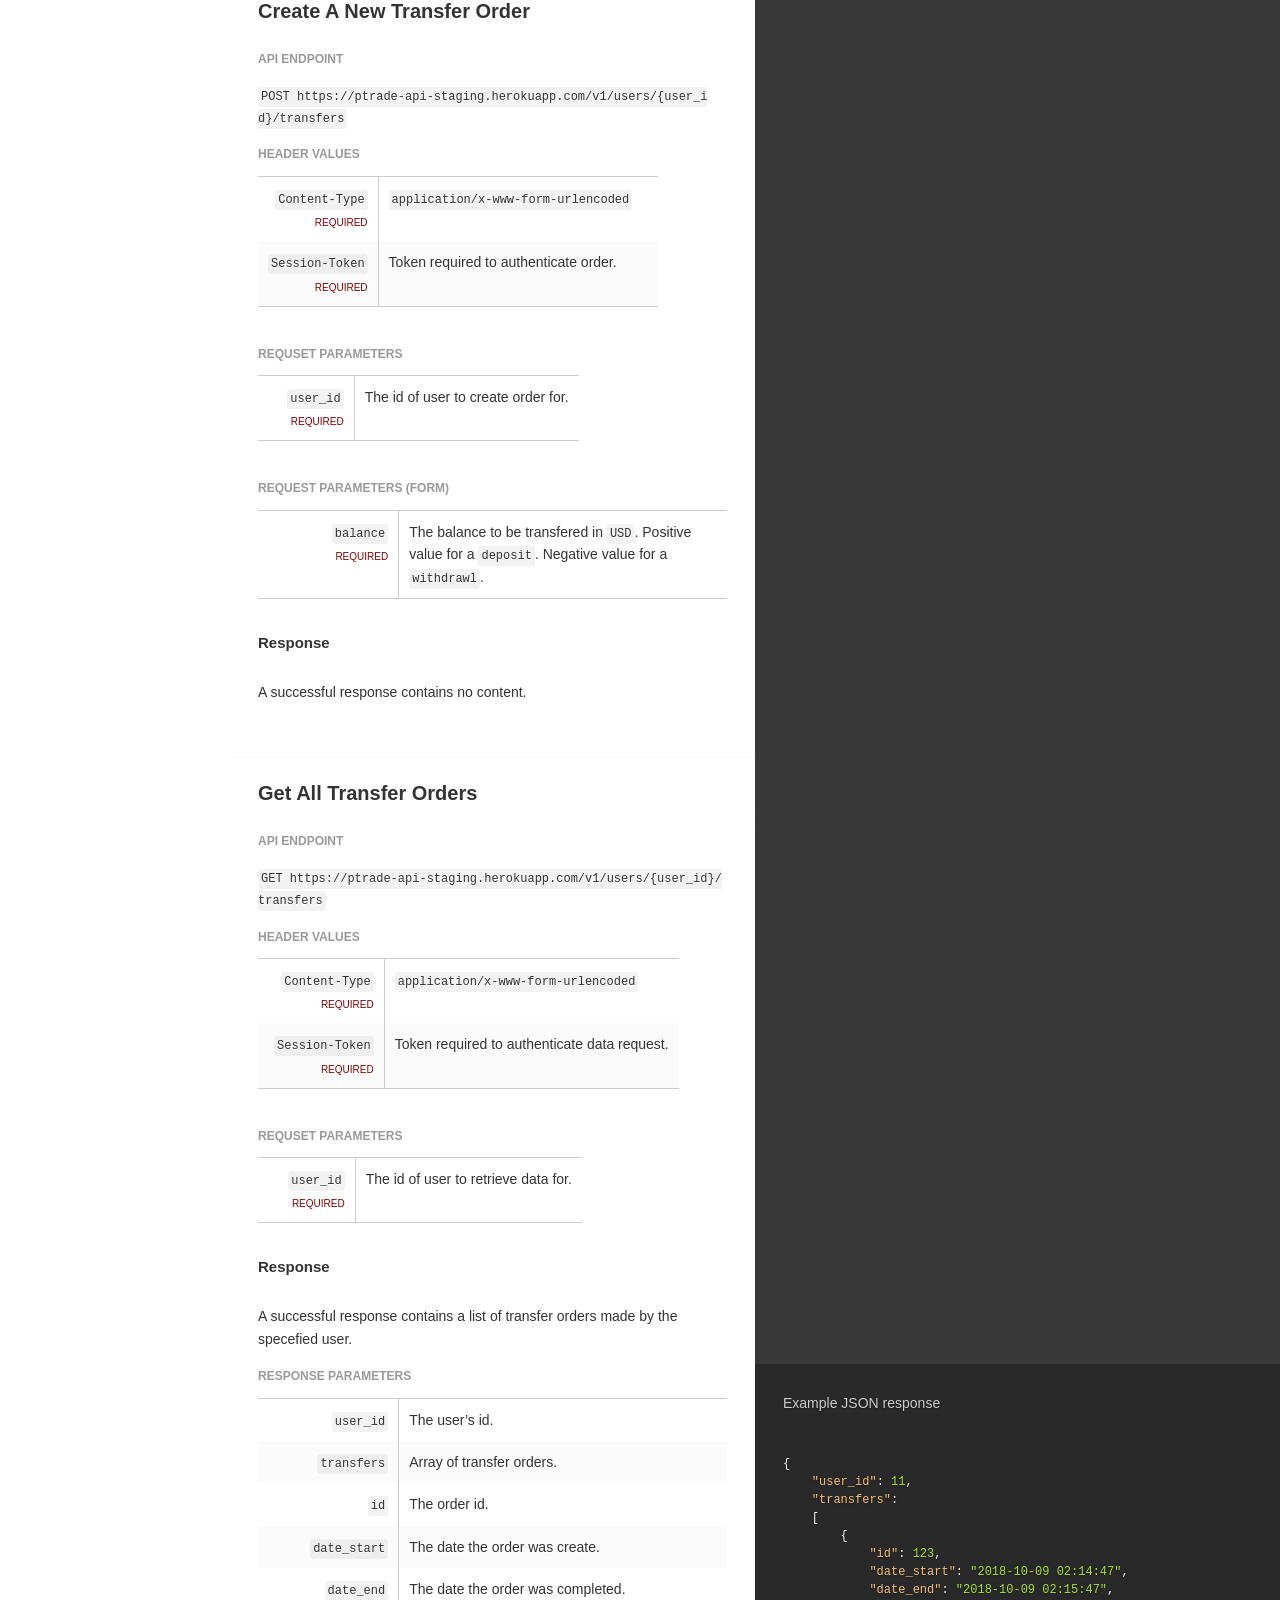
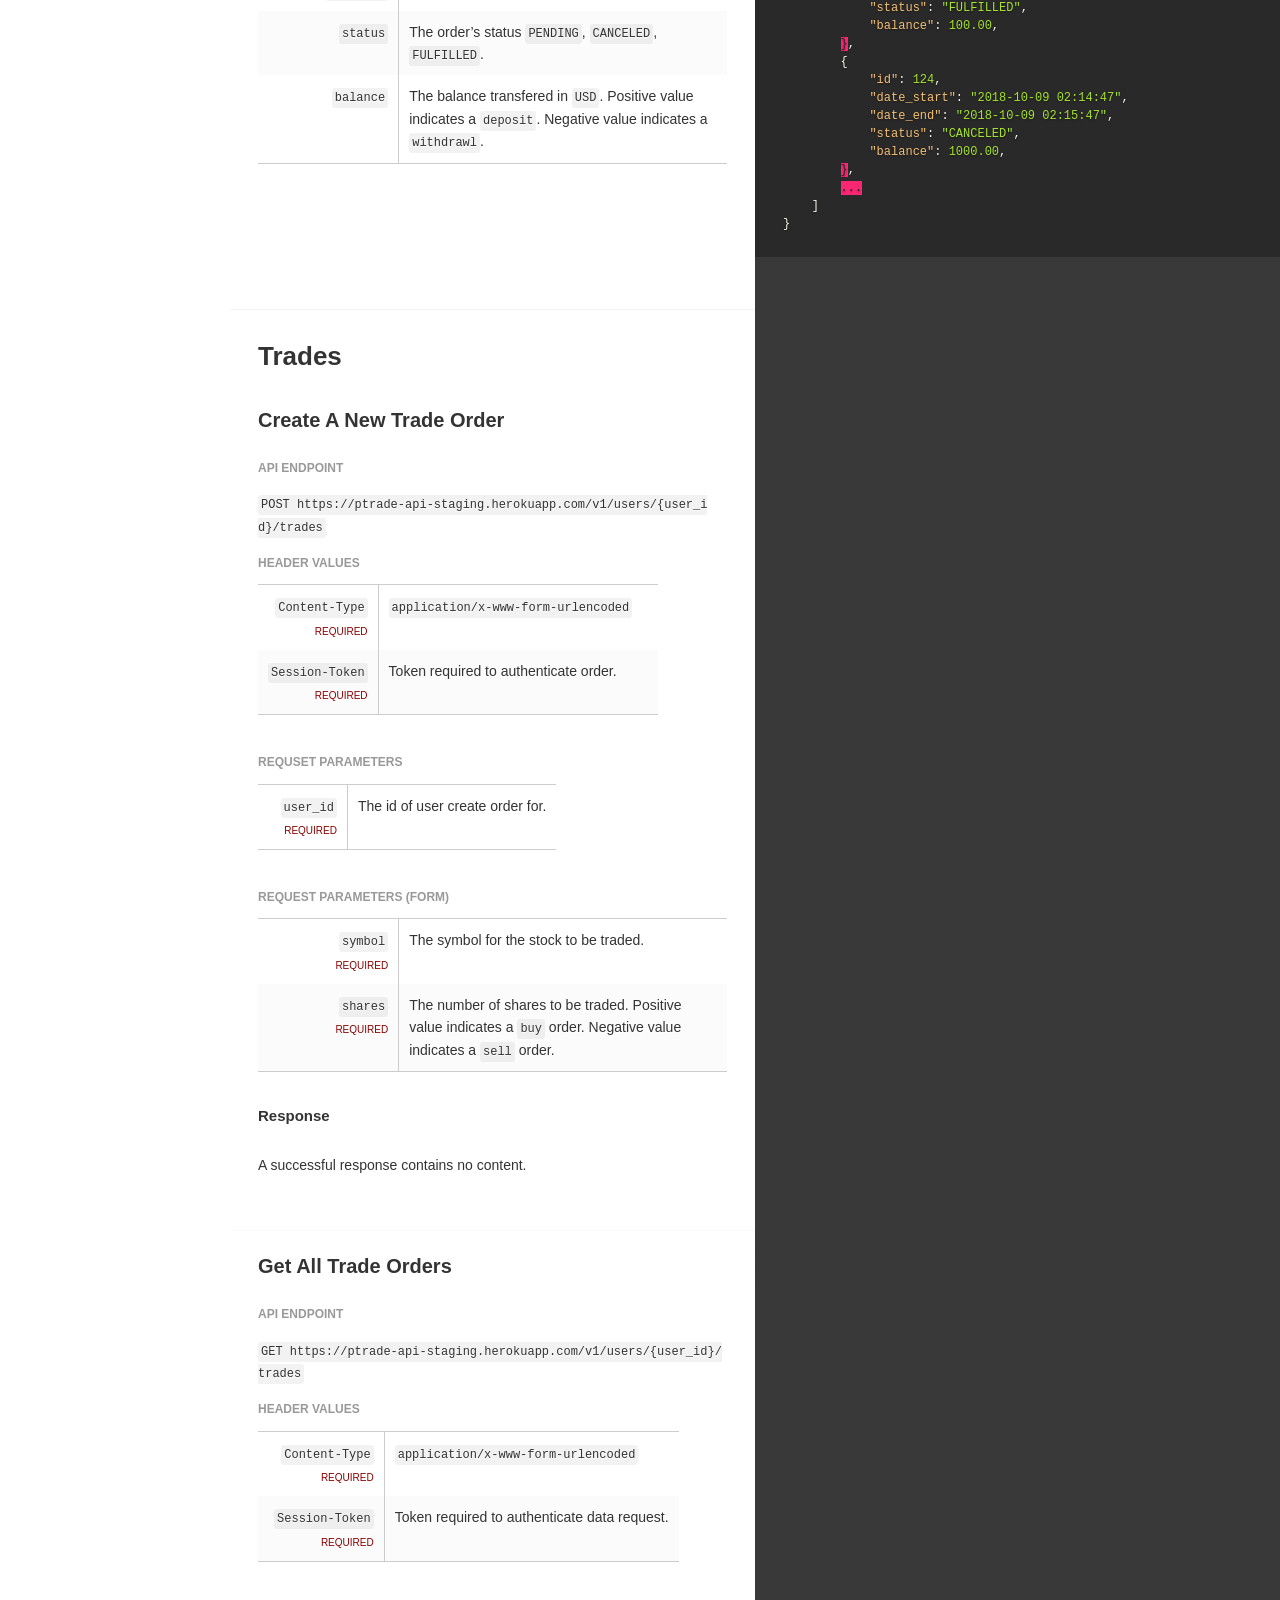
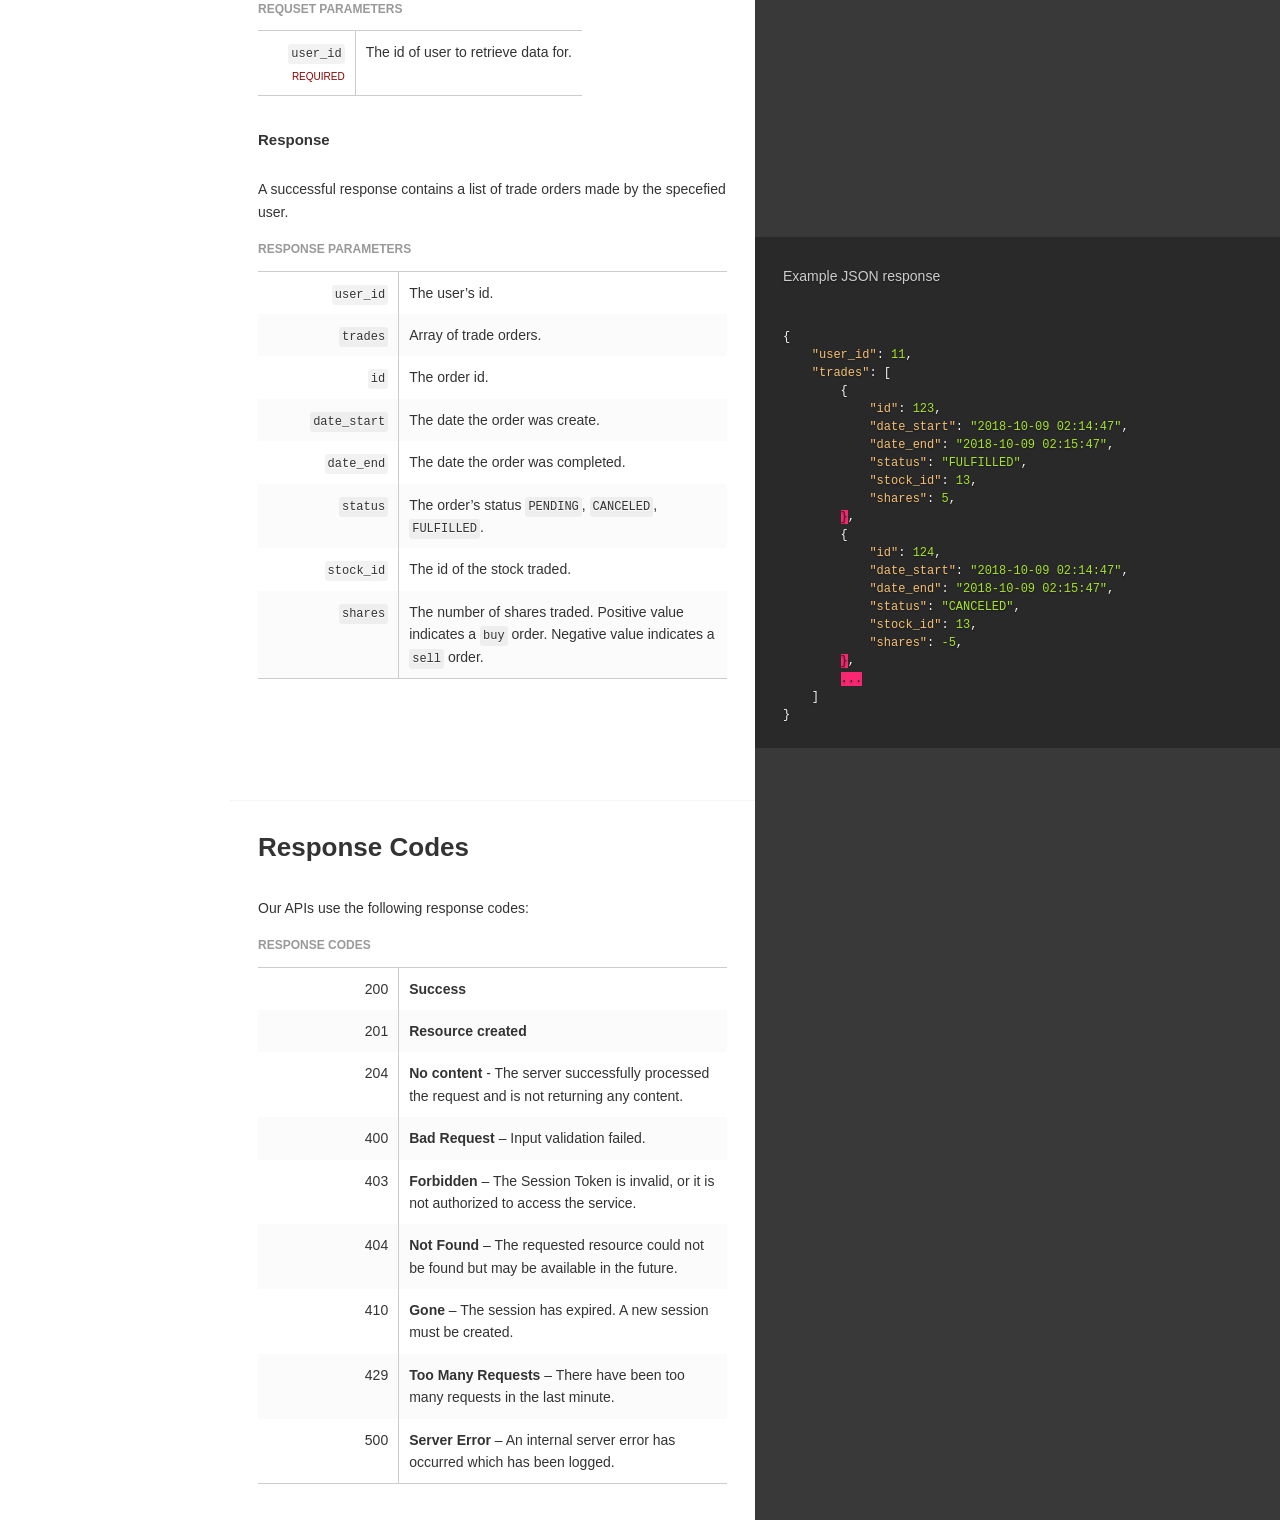
==== commit d44473f9: "..." ====
--- a/docs/index.html
+++ b/docs/index.html
@@ -87,9 +87,9 @@
   color: #a6e22e;
 }
     </style>
-    <link href="/stylesheets/overrides.css" rel="stylesheet" media="screen" />
-    <link href="/stylesheets/print.css" rel="stylesheet" media="print" />
-      <script src="/javascripts/all_nosearch.js"></script>
+    <link href="stylesheets/overrides.css" rel="stylesheet" media="screen" />
+    <link href="stylesheets/print.css" rel="stylesheet" media="print" />
+      <script src="javascripts/all_nosearch.js"></script>
   </head>
 
   <body class="index" data-languages="[]">
@@ -685,12 +685,12 @@
     </span><span class="nt">"user_id"</span><span class="p">:</span><span class="w"> </span><span class="mi">11</span><span class="p">,</span><span class="w">
     </span><span class="nt">"positions"</span><span class="p">:</span><span class="w"> </span><span class="p">[</span><span class="w">
         </span><span class="p">{</span><span class="w">
-            </span><span class="nt">"id"</span><span class="p">:</span><span class="w"> </span><span class="mi">1</span><span class="p">,</span><span class="w">
+            </span><span class="nt">"stock_id"</span><span class="p">:</span><span class="w"> </span><span class="mi">1</span><span class="p">,</span><span class="w">
             </span><span class="nt">"date"</span><span class="p">:</span><span class="w"> </span><span class="s2">"2018-10-08 02:13:38"</span><span class="p">,</span><span class="w">
             </span><span class="nt">"shares"</span><span class="p">:</span><span class="w"> </span><span class="mi">20</span><span class="w">
         </span><span class="p">},</span><span class="w">
         </span><span class="p">{</span><span class="w">
-            </span><span class="nt">"id"</span><span class="p">:</span><span class="w"> </span><span class="mi">2</span><span class="p">,</span><span class="w">
+            </span><span class="nt">"stock_id"</span><span class="p">:</span><span class="w"> </span><span class="mi">2</span><span class="p">,</span><span class="w">
             </span><span class="nt">"date"</span><span class="p">:</span><span class="w"> </span><span class="s2">"2018-10-09 02:13:38"</span><span class="p">,</span><span class="w">
             </span><span class="nt">"shares"</span><span class="p">:</span><span class="w"> </span><span class="mi">10</span><span class="w">
         </span><span class="p">},</span><span class="w">
@@ -711,7 +711,7 @@
 <td>The user&rsquo;s id.</td>
 </tr>
 <tr>
-<td><code class="prettyprint">id</code></td>
+<td><code class="prettyprint">stock_id</code></td>
 <td>The stock id.</td>
 </tr>
 <tr>
--- a/docs/stylesheets/overrides.css
+++ b/docs/stylesheets/overrides.css
@@ -0,0 +1 @@
+/*! normalize.css v3.0.2 | MIT License | git.io/normalize */html{font-family:sans-serif;-ms-text-size-adjust:100%;-webkit-text-size-adjust:100%}body{margin:0}article,aside,details,figcaption,figure,footer,header,hgroup,main,menu,nav,section,summary{display:block}audio,canvas,progress,video{display:inline-block;vertical-align:baseline}audio:not([controls]){display:none;height:0}[hidden],template{display:none}a{background-color:transparent}a:active,a:hover{outline:0}abbr[title]{border-bottom:1px dotted}b,strong{font-weight:bold}dfn{font-style:italic}h1{font-size:2em;margin:0.67em 0}mark{background:#ff0;color:#000}small{font-size:80%}sub,sup{font-size:75%;line-height:0;position:relative;vertical-align:baseline}sup{top:-0.5em}sub{bottom:-0.25em}img{border:0}svg:not(:root){overflow:hidden}figure{margin:1em 40px}hr{box-sizing:content-box;height:0}pre{overflow:auto}code,kbd,pre,samp{font-family:monospace, monospace;font-size:1em}button,input,optgroup,select,textarea{color:inherit;font:inherit;margin:0}button{overflow:visible}button,select{text-transform:none}button,html input[type="button"],input[type="reset"],input[type="submit"]{-webkit-appearance:button;cursor:pointer}button[disabled],html input[disabled]{cursor:default}button::-moz-focus-inner,input::-moz-focus-inner{border:0;padding:0}input{line-height:normal}input[type="checkbox"],input[type="radio"]{box-sizing:border-box;padding:0}input[type="number"]::-webkit-inner-spin-button,input[type="number"]::-webkit-outer-spin-button{height:auto}input[type="search"]{-webkit-appearance:textfield;box-sizing:content-box}input[type="search"]::-webkit-search-cancel-button,input[type="search"]::-webkit-search-decoration{-webkit-appearance:none}fieldset{border:1px solid #c0c0c0;margin:0 2px;padding:0.35em 0.625em 0.75em}legend{border:0;padding:0}textarea{overflow:auto}optgroup{font-weight:bold}table{border-collapse:collapse;border-spacing:0}td,th{padding:0}.content h1,.content h2,.content h3,.content h4,.content h5,.content h6,html,body{font-family:"Helvetica Neue", Helvetica, Arial, "Microsoft Yahei","微软雅黑", STXihei, "华文细黑", sans-serif;font-size:13px}.content h1,.content h2,.content h3,.content h4,.content h5,.content h6{font-weight:bold}.content code,.content pre{font-family:Consolas, Menlo, Monaco, "Lucida Console", "Liberation Mono", "DejaVu Sans Mono", "Bitstream Vera Sans Mono", "Courier New", monospace, serif;font-size:12px;line-height:1.5}.content code{word-break:break-all;-webkit-hyphens:auto;-ms-hyphens:auto;hyphens:auto}@font-face{font-family:'slate';src:url(../fonts/slate.eot?-syv14m);src:url(../fonts/slate.eot?#iefix-syv14m) format("embedded-opentype"),url(../fonts/slate.woff2?-syv14m) format("woff2"),url(../fonts/slate.woff?-syv14m) format("woff"),url(../fonts/slate.ttf?-syv14m) format("truetype"),url(../fonts/slate.svg?-syv14m#slate) format("svg");font-weight:normal;font-style:normal}.content aside.warning:before,.content aside.notice:before,.content aside.success:before,.tocify-wrapper>.search:before{font-family:'slate';speak:none;font-style:normal;font-weight:normal;font-variant:normal;text-transform:none;line-height:1}.content aside.warning:before{content:"\e600"}.content aside.notice:before{content:"\e602"}.content aside.success:before{content:"\e606"}.tocify-wrapper>.search:before{content:"\e607"}/*! normalize.css v3.0.2 | MIT License | git.io/normalize */html{font-family:sans-serif;-ms-text-size-adjust:100%;-webkit-text-size-adjust:100%}body{margin:0}article,aside,details,figcaption,figure,footer,header,hgroup,main,menu,nav,section,summary{display:block}audio,canvas,progress,video{display:inline-block;vertical-align:baseline}audio:not([controls]){display:none;height:0}[hidden],template{display:none}a{background-color:transparent}a:active,a:hover{outline:0}abbr[title]{border-bottom:1px dotted}b,strong{font-weight:bold}dfn{font-style:italic}h1{font-size:2em;margin:0.67em 0}mark{background:#ff0;color:#000}small{font-size:80%}sub,sup{font-size:75%;line-height:0;position:relative;vertical-align:baseline}sup{top:-0.5em}sub{bottom:-0.25em}img{border:0}svg:not(:root){overflow:hidden}figure{margin:1em 40px}hr{box-sizing:content-box;height:0}pre{overflow:auto}code,kbd,pre,samp{font-family:monospace, monospace;font-size:1em}button,input,optgroup,select,textarea{color:inherit;font:inherit;margin:0}button{overflow:visible}button,select{text-transform:none}button,html input[type="button"],input[type="reset"],input[type="submit"]{-webkit-appearance:button;cursor:pointer}button[disabled],html input[disabled]{cursor:default}button::-moz-focus-inner,input::-moz-focus-inner{border:0;padding:0}input{line-height:normal}input[type="checkbox"],input[type="radio"]{box-sizing:border-box;padding:0}input[type="number"]::-webkit-inner-spin-button,input[type="number"]::-webkit-outer-spin-button{height:auto}input[type="search"]{-webkit-appearance:textfield;box-sizing:content-box}input[type="search"]::-webkit-search-cancel-button,input[type="search"]::-webkit-search-decoration{-webkit-appearance:none}fieldset{border:1px solid #c0c0c0;margin:0 2px;padding:0.35em 0.625em 0.75em}legend{border:0;padding:0}textarea{overflow:auto}optgroup{font-weight:bold}table{border-collapse:collapse;border-spacing:0}td,th{padding:0}.content h1,.content h2,.content h3,.content h4,.content h5,.content h6,html,body{font-family:"Helvetica Neue", Helvetica, Arial, "Microsoft Yahei","微软雅黑", STXihei, "华文细黑", sans-serif;font-size:13px}.content h1,.content h2,.content h3,.content h4,.content h5,.content h6{font-weight:bold}.content code,.content pre{font-family:Consolas, Menlo, Monaco, "Lucida Console", "Liberation Mono", "DejaVu Sans Mono", "Bitstream Vera Sans Mono", "Courier New", monospace, serif;font-size:12px;line-height:1.5}.content code{word-break:break-all;-webkit-hyphens:auto;-ms-hyphens:auto;hyphens:auto}@font-face{font-family:'slate';src:url(../fonts/slate.eot?-syv14m);src:url(../fonts/slate.eot?#iefix-syv14m) format("embedded-opentype"),url(../fonts/slate.woff2?-syv14m) format("woff2"),url(../fonts/slate.woff?-syv14m) format("woff"),url(../fonts/slate.ttf?-syv14m) format("truetype"),url(../fonts/slate.svg?-syv14m#slate) format("svg");font-weight:normal;font-style:normal}.content aside.warning:before,.content aside.notice:before,.content aside.success:before,.tocify-wrapper>.search:before{font-family:'slate';speak:none;font-style:normal;font-weight:normal;font-variant:normal;text-transform:none;line-height:1}.content aside.warning:before{content:"\e600"}.content aside.notice:before{content:"\e602"}.content aside.success:before{content:"\e606"}.tocify-wrapper>.search:before{content:"\e607"}html,body{color:#333;padding:0;margin:0;-webkit-font-smoothing:antialiased;-moz-osx-font-smoothing:grayscale;background-color:#fff;height:100%;-webkit-text-size-adjust:none}#toc>ul>li>a>span{float:right;background-color:#29a8bb;border-radius:40px;width:20px}.tocify-wrapper{transition:left 0.3s ease-in-out;overflow-y:auto;overflow-x:hidden;position:fixed;z-index:30;top:0;left:0;bottom:0;width:230px;background-color:#f5f5f5;font-size:13px;font-weight:bold}.tocify-wrapper .lang-selector{display:none}.tocify-wrapper .lang-selector a{padding-top:0.5em;padding-bottom:0.5em}.tocify-wrapper>img{display:block;max-width:100%}.tocify-wrapper>.search{position:relative}.tocify-wrapper>.search input{background:#f5f5f5;border-width:0 0 1px 0;border-color:#666;padding:6px 0 6px 20px;box-sizing:border-box;margin:10px 15px;width:200px;outline:none;color:#333;border-radius:0}.tocify-wrapper>.search:before{position:absolute;top:17px;left:15px;color:#333}.tocify-wrapper img+.tocify,.tocify-wrapper .lang-selector+.tocify{margin-top:20px}.tocify-wrapper .search-results{margin-top:0;box-sizing:border-box;height:0;overflow-y:auto;overflow-x:hidden;transition-property:height, margin;transition-duration:180ms;transition-timing-function:ease-in-out}.tocify-wrapper .search-results.visible{height:30%;margin-bottom:1em}.tocify-wrapper .search-results li{margin:1em 15px;line-height:1}.tocify-wrapper .search-results a{color:#333;text-decoration:none}.tocify-wrapper .search-results a:hover{text-decoration:underline}.tocify-wrapper .tocify-item>a,.tocify-wrapper .toc-footer li{padding:0 15px 0 15px;display:block;overflow-x:hidden;white-space:nowrap;text-overflow:ellipsis}.tocify-wrapper ul,.tocify-wrapper li{list-style:none;margin:0;padding:0;line-height:28px}.tocify-wrapper li{color:#333;transition-property:background;transition-timing-function:linear;transition-duration:230ms}.tocify-wrapper .tocify-focus{box-shadow:0px 1px 0px #000;background-color:#f5f5f5;color:#333}.tocify-wrapper .tocify-subheader{display:none;background-color:#f5f5f5;font-weight:500}.tocify-wrapper .tocify-subheader .tocify-item>a{padding-left:25px;font-size:12px}.tocify-wrapper .tocify-subheader>li:last-child{box-shadow:none}.tocify-wrapper .toc-footer{padding:1em 0;margin-top:1em;border-top:1px dashed #666}.tocify-wrapper .toc-footer li,.tocify-wrapper .toc-footer a{color:#333;text-decoration:none}.tocify-wrapper .toc-footer a:hover{text-decoration:underline}.tocify-wrapper .toc-footer li{font-size:0.8em;line-height:1.7;text-decoration:none}#nav-button{padding:0 1.5em 5em 0;display:none;position:fixed;top:0;left:0;z-index:100;color:#000;text-decoration:none;font-weight:bold;opacity:0.7;line-height:16px;transition:left 0.3s ease-in-out}#nav-button span{display:block;padding:6px 6px 6px;background-color:rgba(255,255,255,0.7);transform-origin:0 0;transform:rotate(-90deg) translate(-100%, 0);border-radius:0 0 0 5px}#nav-button img{height:16px;vertical-align:bottom}#nav-button:hover{opacity:1}#nav-button.open{left:230px}.page-wrapper{margin-left:230px;position:relative;z-index:10;background-color:#fff;min-height:100%;padding-bottom:1px}.page-wrapper .dark-box{width:50%;background-color:#393939;position:absolute;right:0;top:0;bottom:0}.page-wrapper .lang-selector{position:fixed;z-index:50;border-bottom:5px solid #393939}.lang-selector{background-color:#222;width:100%;font-weight:bold}.lang-selector a{display:block;float:left;color:#fff;text-decoration:none;padding:0 10px;line-height:30px;outline:0}.lang-selector a:active,.lang-selector a:focus{background-color:#111;color:#fff}.lang-selector a.active{background-color:#393939;color:#fff}.lang-selector:after{content:'';clear:both;display:block}.content{position:relative;z-index:30}.content:after{content:'';display:block;clear:both}.content>h1,.content>h2,.content>h3,.content>h4,.content>h5,.content>h6,.content>p,.content>table,.content>ul,.content>ol,.content>aside,.content>dl{margin-right:50%;padding:0 28px;box-sizing:border-box;display:block;text-shadow:0px 1px 0px #fff}.content>ul,.content>ol{padding-left:43px}.content>h1,.content>h2,.content>div{clear:both}.content h1{font-size:30px;padding-top:0.5em;padding-bottom:0.5em;border-bottom:1px solid #ccc;margin-bottom:21px;margin-top:2em;border-top:1px solid #ddd;background-image:linear-gradient(to bottom, #fff, #f9f9f9)}.content h1:first-child,.content div:first-child+h1{border-top-width:0;margin-top:0}.content h2{font-size:20px;margin-top:4em;margin-bottom:0;border-top:1px solid #ccc;padding-top:1.2em;padding-bottom:1.2em;background-image:linear-gradient(to bottom, rgba(255,255,255,0.4), rgba(255,255,255,0))}.content h1+h2,.content h1+div+h2{margin-top:-21px;border-top:none}.content h3,.content h4,.content h5,.content h6{font-size:15px;margin-top:2.5em;margin-bottom:0.8em}.content h4,.content h5,.content h6{font-size:10px}.content hr{margin:2em 0;border-top:2px solid #393939;border-bottom:2px solid #fff}.content table{margin-bottom:1em;overflow:auto}.content table th,.content table td{text-align:left;vertical-align:top;line-height:1.6}.content table th{padding:5px 10px;border-bottom:1px solid #ccc;vertical-align:bottom}.content table td{padding:10px}.content table tr:last-child{border-bottom:1px solid #ccc}.content table tr:nth-child(odd)>td{background-color:white}.content table tr:nth-child(even)>td{background-color:white}.content dt{font-weight:bold}.content dd{margin-left:15px}.content p,.content li,.content dt,.content dd{line-height:1.6;margin-top:0}.content img{max-width:100%}.content code{background-color:rgba(0,0,0,0.05);padding:3px;border-radius:3px}.content pre>code{background-color:transparent;padding:0}.content aside{padding-top:1em;padding-bottom:1em;text-shadow:0 1px 0 white;margin-top:1.5em;margin-bottom:1.5em;background:#E1F5FE;line-height:1.6}.content aside.warning{background-color:#FFF1E6;text-shadow:0 1px 0 white}.content aside.success{background-color:#E3FBE9;text-shadow:0 1px 0 white}.content aside:before{vertical-align:middle;padding-right:0.5em;font-size:14px}.content .search-highlight{padding:2px;margin:-2px;border-radius:4px;border:1px solid #F7E633;text-shadow:1px 1px 0 #666;background:linear-gradient(to top left, #F7E633 0%, #F1D32F 100%)}.content pre,.content blockquote{background-color:#292929;color:#fff;padding:2em 28px;margin:0;width:50%;float:right;clear:right;box-sizing:border-box;text-shadow:0px 1px 2px rgba(0,0,0,0.4)}.content pre>p,.content blockquote>p{margin:0}.content pre a,.content blockquote a{color:#fff;text-decoration:none;border-bottom:dashed 1px #ccc}.content blockquote>p{background-color:#1c1c1c;border-radius:5px;padding:13px;color:#ccc;border-top:1px solid #000;border-bottom:1px solid #404040}@media (max-width: 930px){.tocify-wrapper{left:-230px}.tocify-wrapper.open{left:0}.page-wrapper{margin-left:0}#nav-button{display:block}.tocify-wrapper .tocify-item>a{padding-top:0.3em;padding-bottom:0.3em}}@media (max-width: 700px){.dark-box{display:none}.content>h1,.content>h2,.content>h3,.content>h4,.content>h5,.content>h6,.content>p,.content>table,.content>ul,.content>ol,.content>aside,.content>dl{margin-right:0}.tocify-wrapper .lang-selector{display:block}.page-wrapper .lang-selector{display:none}.content pre,.content blockquote{width:auto;float:none}.content>pre+h1,.content>blockquote+h1,.content>pre+h2,.content>blockquote+h2,.content>pre+h3,.content>blockquote+h3,.content>pre+h4,.content>blockquote+h4,.content>pre+h5,.content>blockquote+h5,.content>pre+h6,.content>blockquote+h6,.content>pre+p,.content>blockquote+p,.content>pre+table,.content>blockquote+table,.content>pre+ul,.content>blockquote+ul,.content>pre+ol,.content>blockquote+ol,.content>pre+aside,.content>blockquote+aside,.content>pre+dl,.content>blockquote+dl{margin-top:28px}}.highlight .c,.highlight .cm,.highlight .c1,.highlight .cs{color:#909090}.highlight,.highlight .w{background-color:#292929}#toc{margin-top:1.5em}body{font-size:14px}.tocify-wrapper{font-size:15px;font-weight:normal}.tocify-wrapper>#logo{border-bottom:1px solid #ddd}.tocify-wrapper>#logo a>img{margin:1.5em 0;padding-left:5px;display:block;max-width:90%}.tocify-wrapper:hover{text-decoration:none}.tocify-wrapper .tocify-focus{font-weight:bold;box-shadow:none;background-color:#f5f5f5;color:#333;border-left:3px solid #29a8bb}.tocify-wrapper a{margin-top:0px}.tocify-wrapper ul,.tocify-wrapper li{line-height:38px}.tocify-wrapper .tocify-subheader .tocify-item>a{font-size:14px}.tocify-wrapper .toc-footer li{padding-top:10px}.content h1{padding-top:1.2em;border:none;background-image:none;font-size:26px;border-top:1px solid #f5f5f5}.content h2{border-top:1px dotted #f5f5f5;margin-top:2em}.content h3{margin-top:1em;margin-bottom:2em}.content a{text-decoration:none;color:#29a8bb;font-weight:bold}.content pre{padding-top:1em}.content blockquote p{background-color:transparent;border:none;padding:0;font-size:14px}.content em{font-style:normal;color:#999;font-size:12px;font-weight:bold;text-transform:uppercase}.content table{margin-top:-1.5em;margin-bottom:2.5em}.content table th{font-size:5px;color:#fff}.content table td:first-child{text-align:right;width:30%;border-right:1px solid #ccc}.content table tr:nth-child(odd)>td{background-color:white}.content table tr:nth-child(even)>td{background-color:#fbfbfb}.content table code{word-break:keep-all}.content table .required{color:darkred;text-transform:uppercase;font-size:10px;float:right;padding-top:6px}.content table .optional{color:#29a8bb;text-transform:uppercase;font-size:10px;float:right;padding-top:6px}.content aside{text-shadow:none;margin-top:1.5em;margin-bottom:1.5em;background:#E1F5FE;line-height:1.6}.content aside.warning{background-color:#FFF1E6;text-shadow:none}.content aside.success{background-color:#E3FBE9;text-shadow:none}
--- a/docs/stylesheets/print.css
+++ b/docs/stylesheets/print.css
@@ -0,0 +1 @@
+/*! normalize.css v3.0.2 | MIT License | git.io/normalize */html{font-family:sans-serif;-ms-text-size-adjust:100%;-webkit-text-size-adjust:100%}body{margin:0}article,aside,details,figcaption,figure,footer,header,hgroup,main,menu,nav,section,summary{display:block}audio,canvas,progress,video{display:inline-block;vertical-align:baseline}audio:not([controls]){display:none;height:0}[hidden],template{display:none}a{background-color:transparent}a:active,a:hover{outline:0}abbr[title]{border-bottom:1px dotted}b,strong{font-weight:bold}dfn{font-style:italic}h1{font-size:2em;margin:0.67em 0}mark{background:#ff0;color:#000}small{font-size:80%}sub,sup{font-size:75%;line-height:0;position:relative;vertical-align:baseline}sup{top:-0.5em}sub{bottom:-0.25em}img{border:0}svg:not(:root){overflow:hidden}figure{margin:1em 40px}hr{box-sizing:content-box;height:0}pre{overflow:auto}code,kbd,pre,samp{font-family:monospace, monospace;font-size:1em}button,input,optgroup,select,textarea{color:inherit;font:inherit;margin:0}button{overflow:visible}button,select{text-transform:none}button,html input[type="button"],input[type="reset"],input[type="submit"]{-webkit-appearance:button;cursor:pointer}button[disabled],html input[disabled]{cursor:default}button::-moz-focus-inner,input::-moz-focus-inner{border:0;padding:0}input{line-height:normal}input[type="checkbox"],input[type="radio"]{box-sizing:border-box;padding:0}input[type="number"]::-webkit-inner-spin-button,input[type="number"]::-webkit-outer-spin-button{height:auto}input[type="search"]{-webkit-appearance:textfield;box-sizing:content-box}input[type="search"]::-webkit-search-cancel-button,input[type="search"]::-webkit-search-decoration{-webkit-appearance:none}fieldset{border:1px solid #c0c0c0;margin:0 2px;padding:0.35em 0.625em 0.75em}legend{border:0;padding:0}textarea{overflow:auto}optgroup{font-weight:bold}table{border-collapse:collapse;border-spacing:0}td,th{padding:0}.content h1,.content h2,.content h3,.content h4,body{font-family:"Helvetica Neue", Helvetica, Arial, "Microsoft Yahei","微软雅黑", STXihei, "华文细黑", sans-serif;font-size:13px}.content h1,.content h2,.content h3,.content h4{font-weight:bold}.content pre,.content code{font-family:Consolas, Menlo, Monaco, "Lucida Console", "Liberation Mono", "DejaVu Sans Mono", "Bitstream Vera Sans Mono", "Courier New", monospace, serif;font-size:12px;line-height:1.5}.content pre,.content code{word-break:break-all;-webkit-hyphens:auto;-ms-hyphens:auto;hyphens:auto}@font-face{font-family:'slate';src:url(../fonts/slate.eot?-syv14m);src:url(../fonts/slate.eot?#iefix-syv14m) format("embedded-opentype"),url(../fonts/slate.woff2?-syv14m) format("woff2"),url(../fonts/slate.woff?-syv14m) format("woff"),url(../fonts/slate.ttf?-syv14m) format("truetype"),url(../fonts/slate.svg?-syv14m#slate) format("svg");font-weight:normal;font-style:normal}.content aside.warning:before,.content aside.notice:before,.content aside.success:before{font-family:'slate';speak:none;font-style:normal;font-weight:normal;font-variant:normal;text-transform:none;line-height:1}.content aside.warning:before{content:"\e600"}.content aside.notice:before{content:"\e602"}.content aside.success:before{content:"\e606"}.tocify,.toc-footer,.lang-selector,.search,#nav-button{display:none}.tocify-wrapper>img{margin:0 auto;display:block}.content{font-size:12px}.content pre,.content code{border:1px solid #999;border-radius:5px;font-size:0.8em}.content pre code{border:0}.content pre{padding:1.3em}.content code{padding:0.2em}.content table{border:1px solid #999}.content table tr{border-bottom:1px solid #999}.content table td,.content table th{padding:0.7em}.content p{line-height:1.5}.content a{text-decoration:none;color:#000}.content h1{font-size:2.5em;padding-top:0.5em;padding-bottom:0.5em;margin-top:1em;margin-bottom:21px;border:2px solid #ccc;border-width:2px 0;text-align:center}.content h2{font-size:1.8em;margin-top:2em;border-top:2px solid #ccc;padding-top:0.8em}.content h1+h2,.content h1+div+h2{border-top:none;padding-top:0;margin-top:0}.content h3,.content h4{font-size:0.8em;margin-top:1.5em;margin-bottom:0.8em;text-transform:uppercase}.content h5,.content h6{text-transform:uppercase}.content aside{padding:1em;border:1px solid #ccc;border-radius:5px;margin-top:1.5em;margin-bottom:1.5em;line-height:1.6}.content aside:before{vertical-align:middle;padding-right:0.5em;font-size:14px}
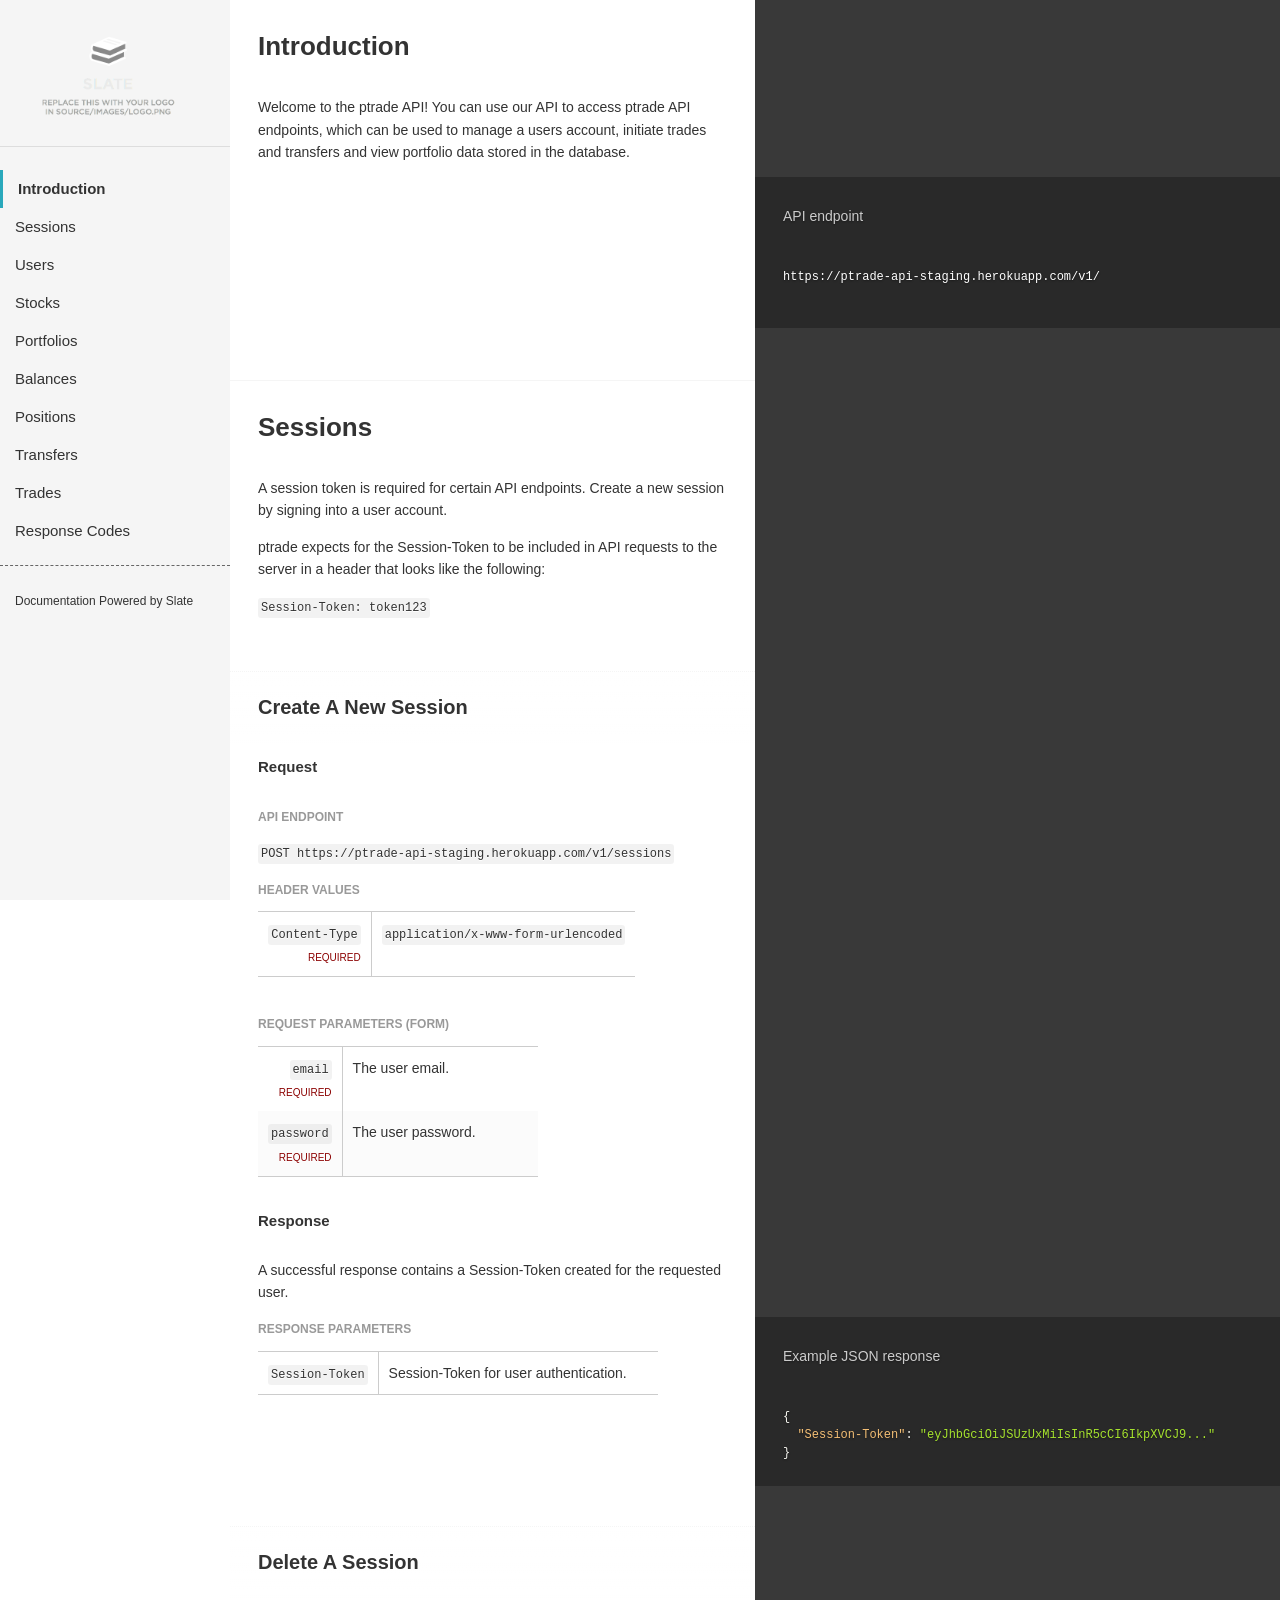
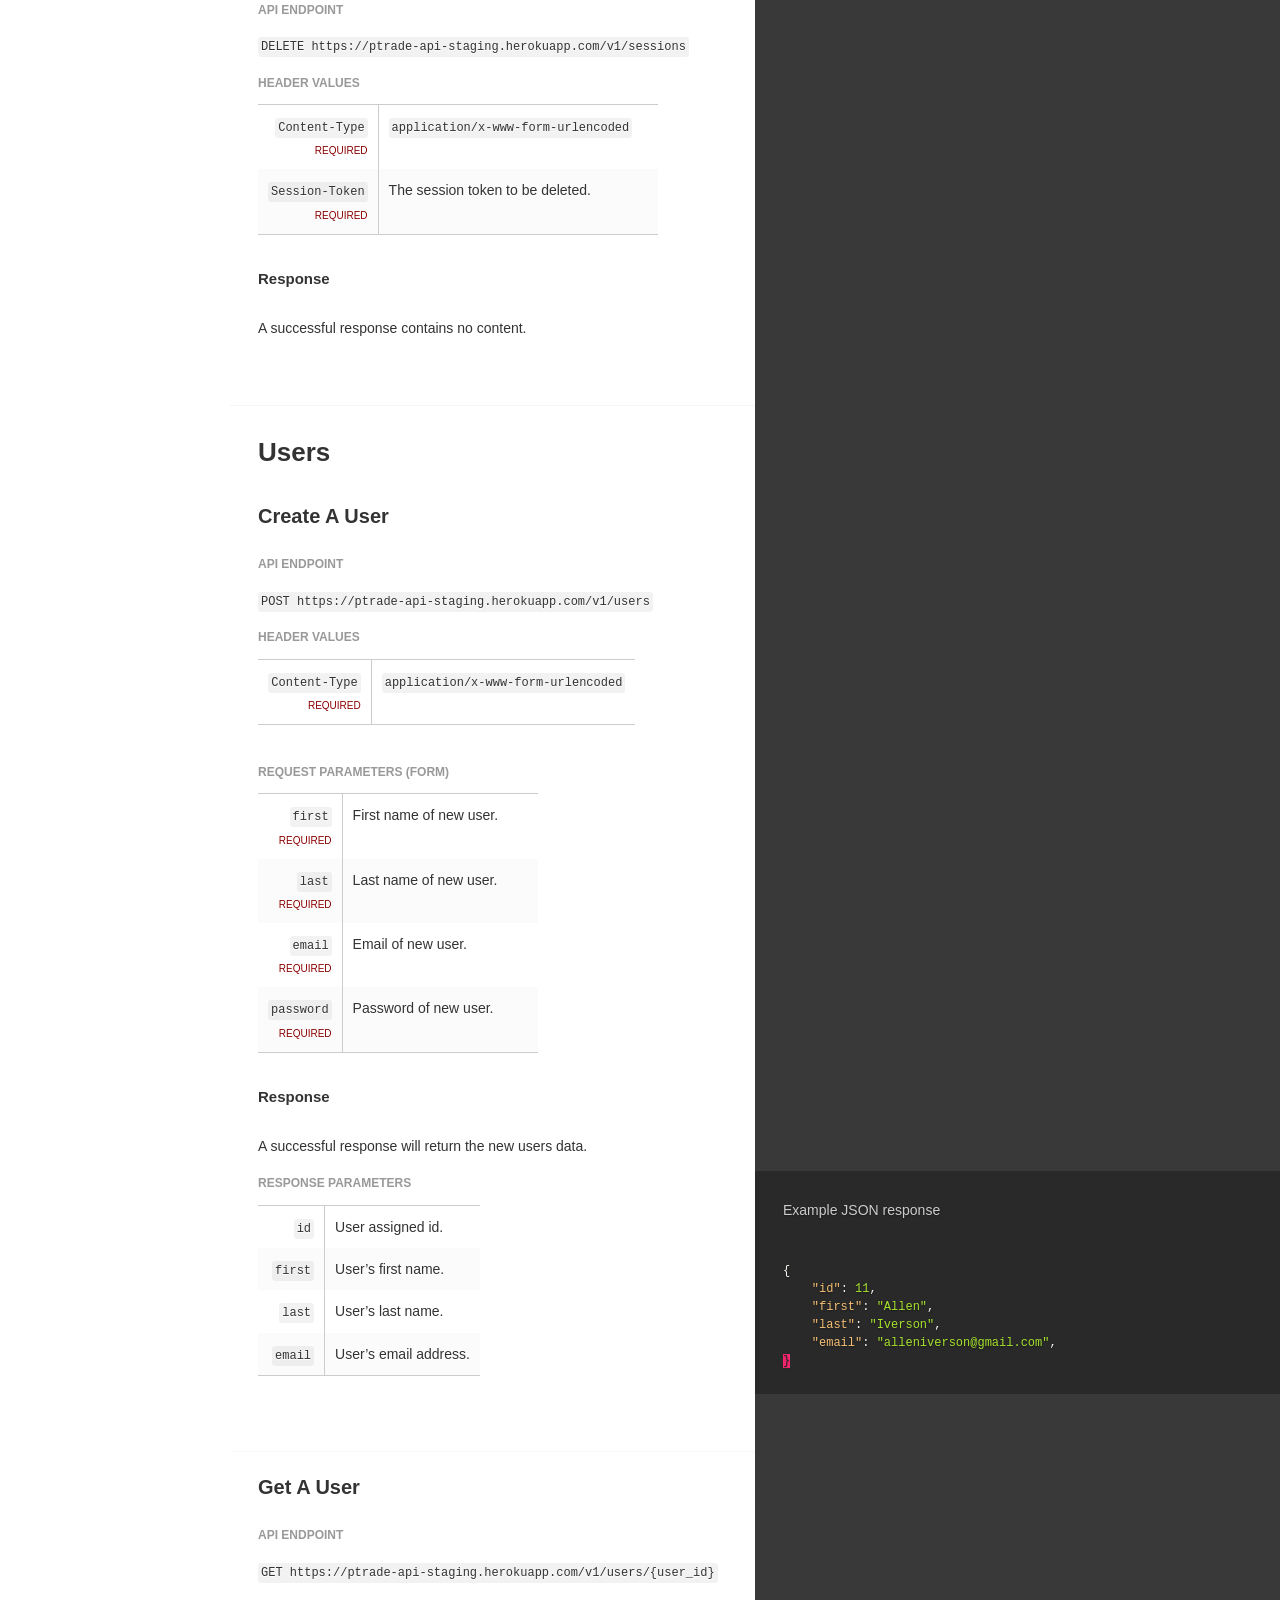
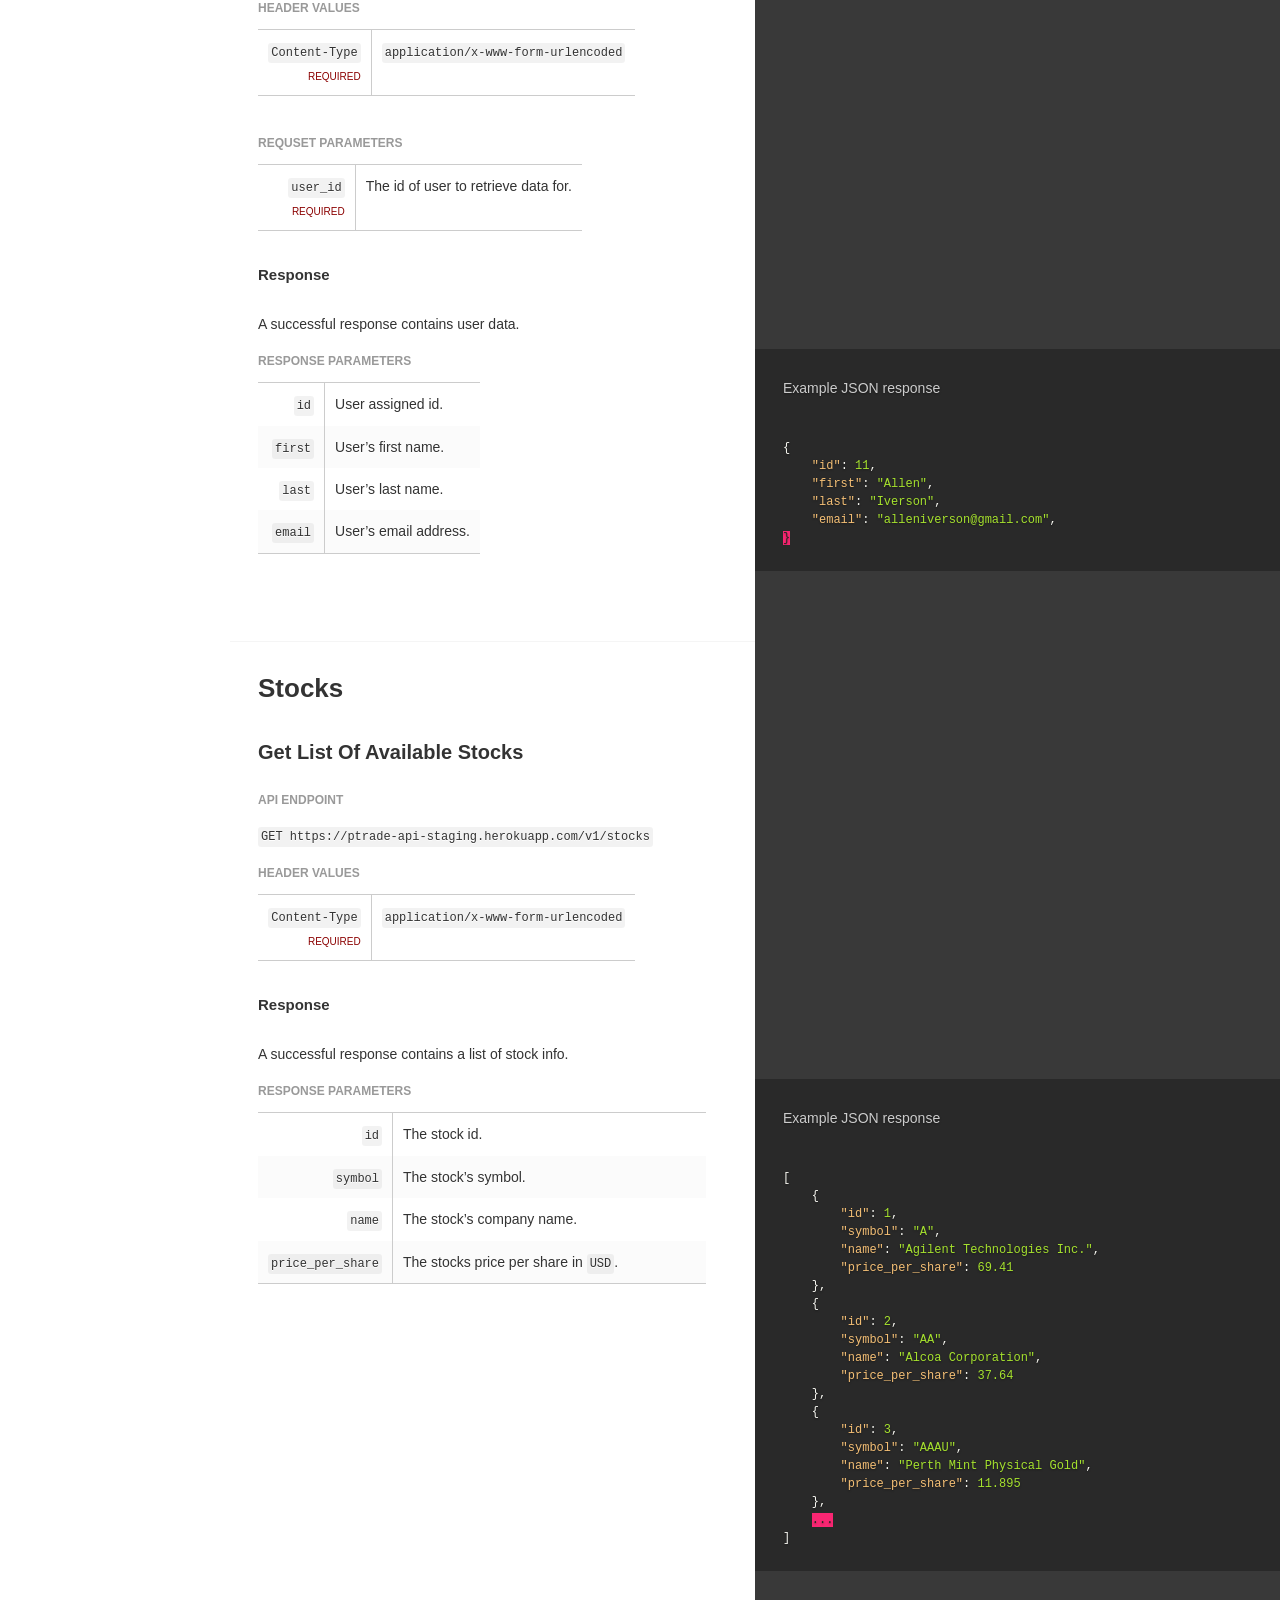
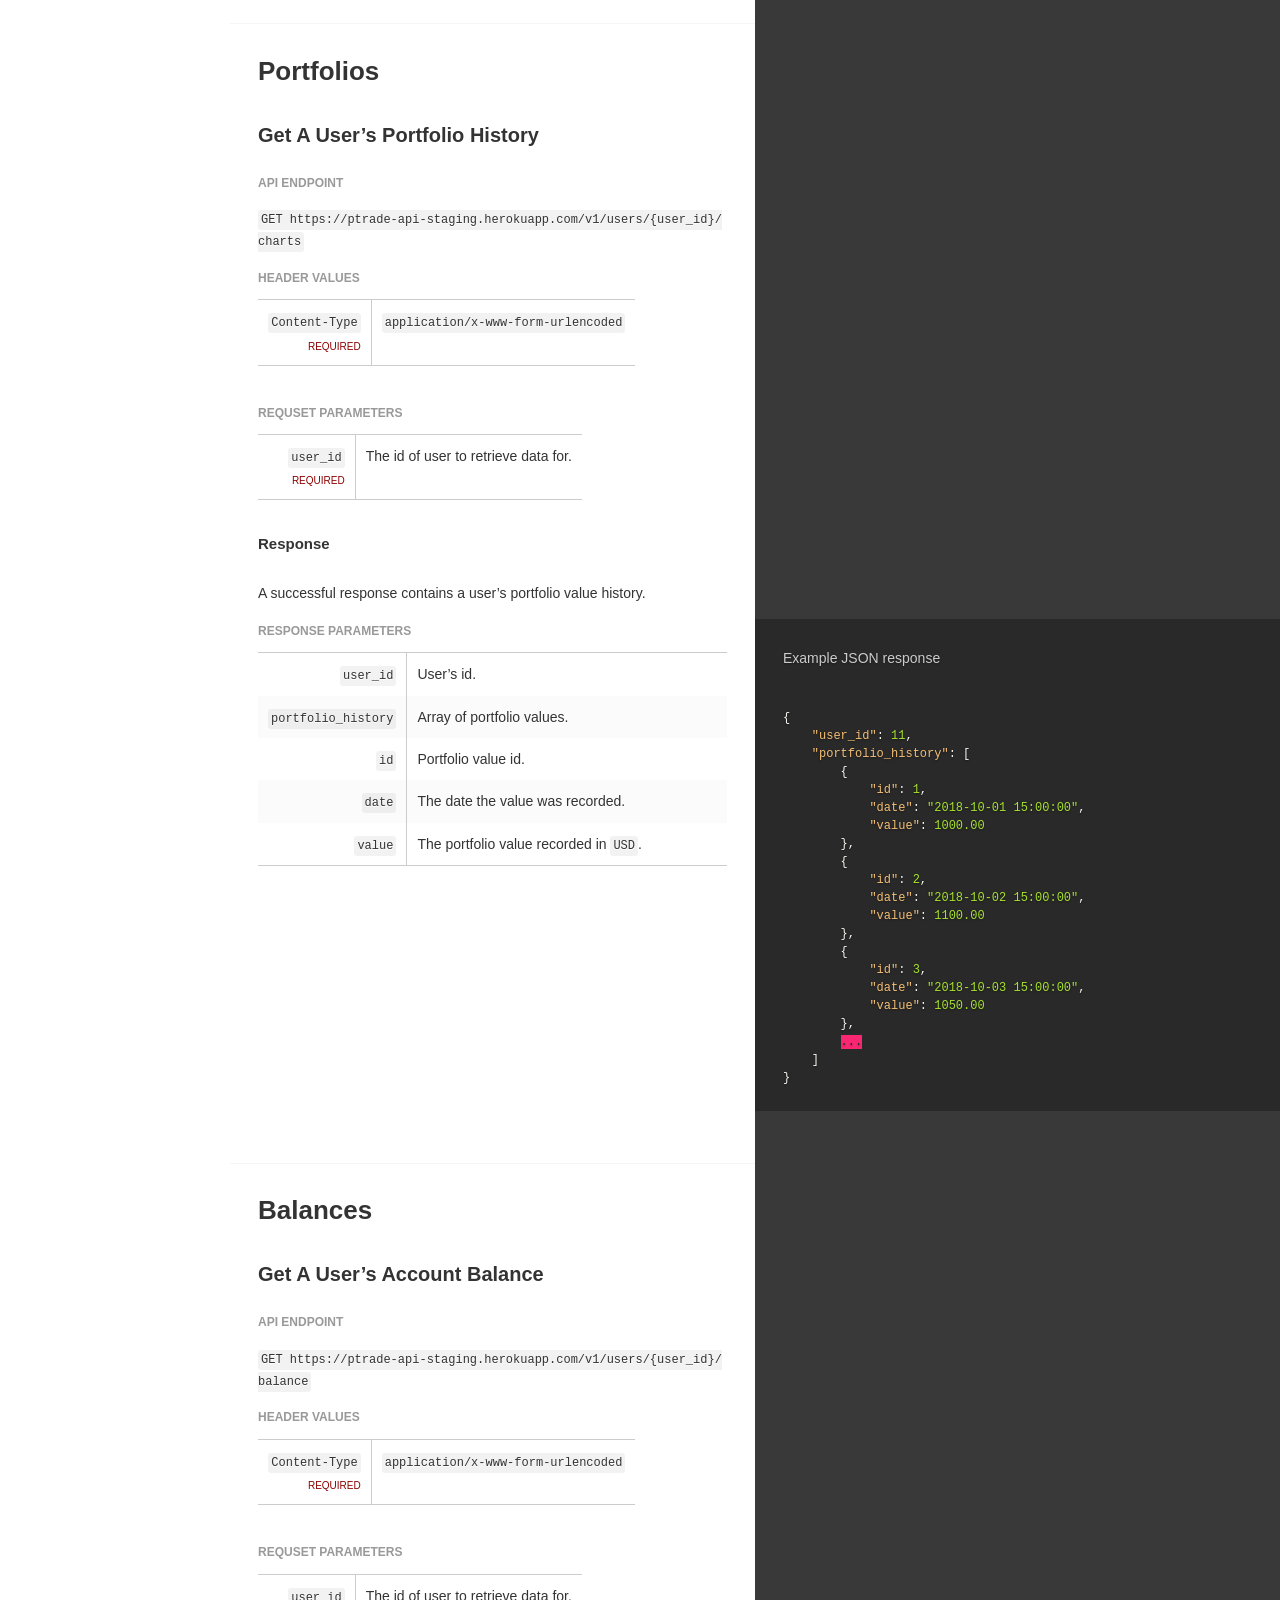
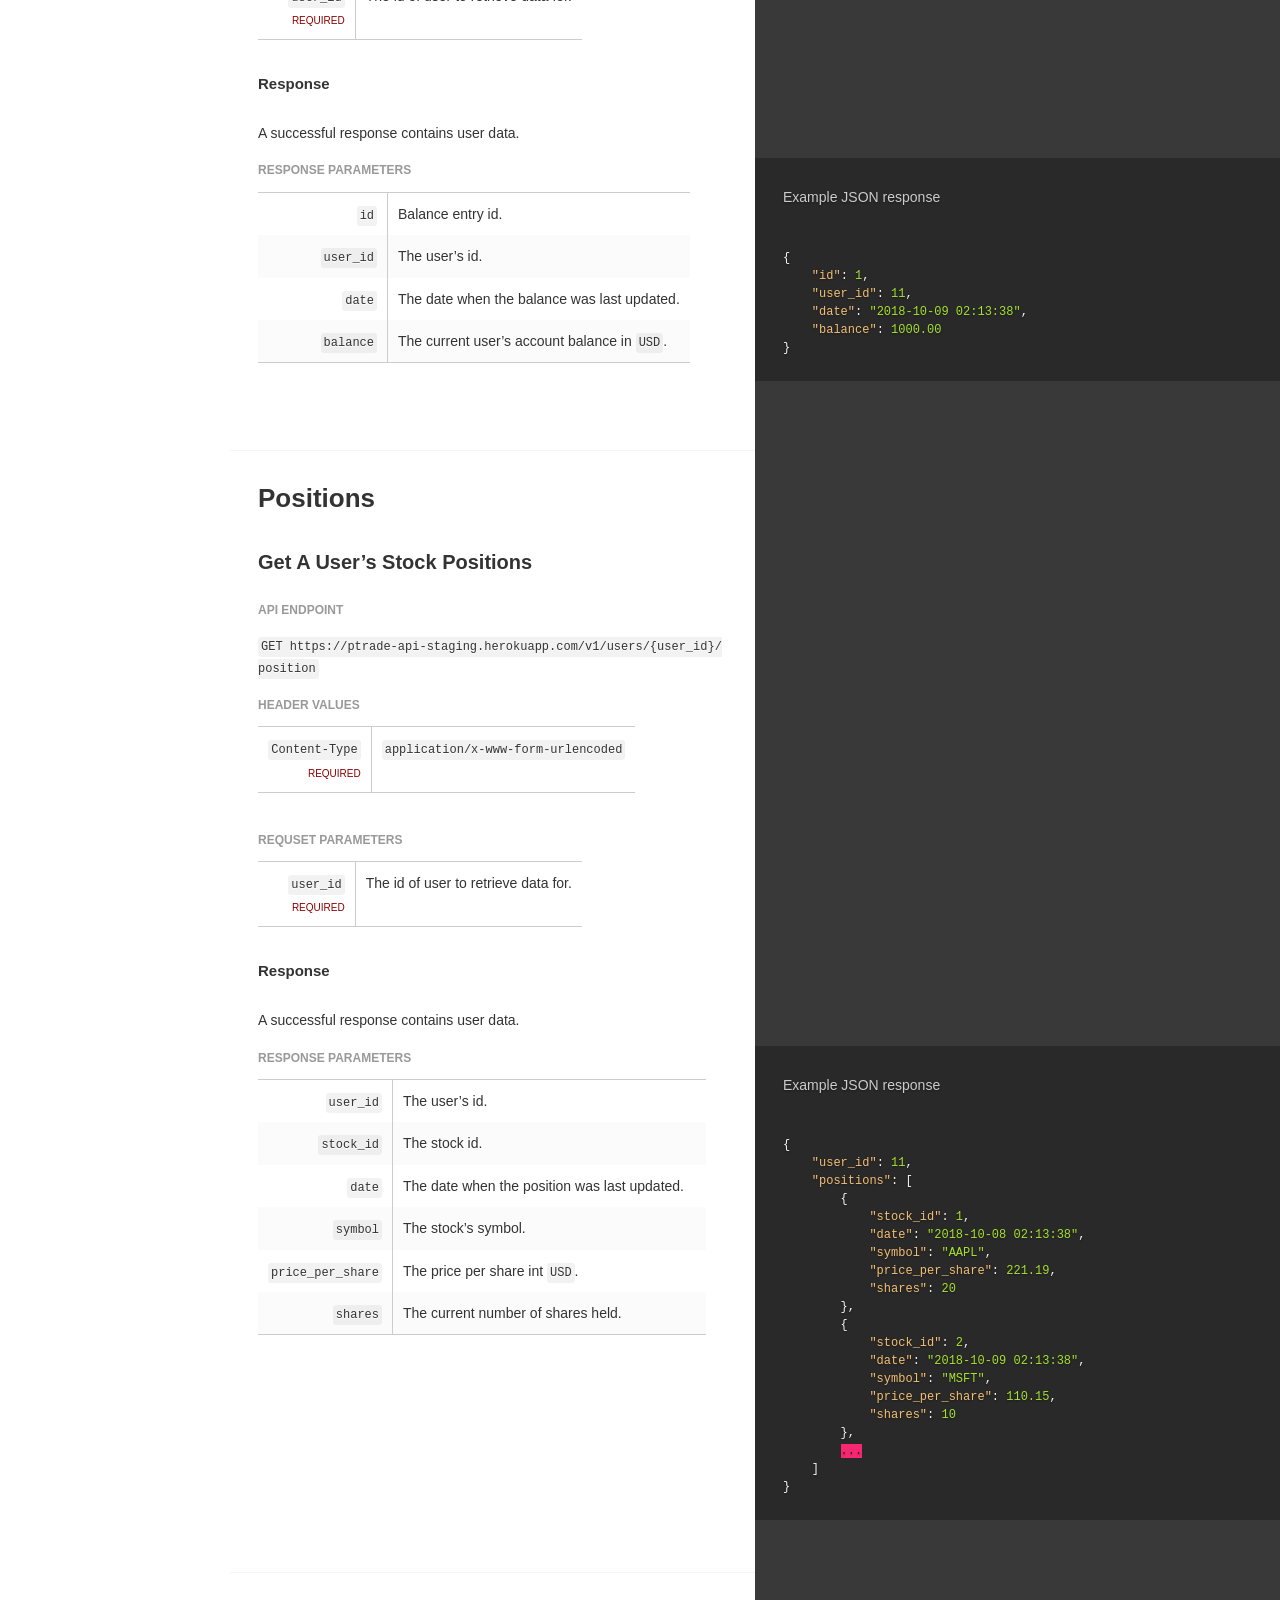
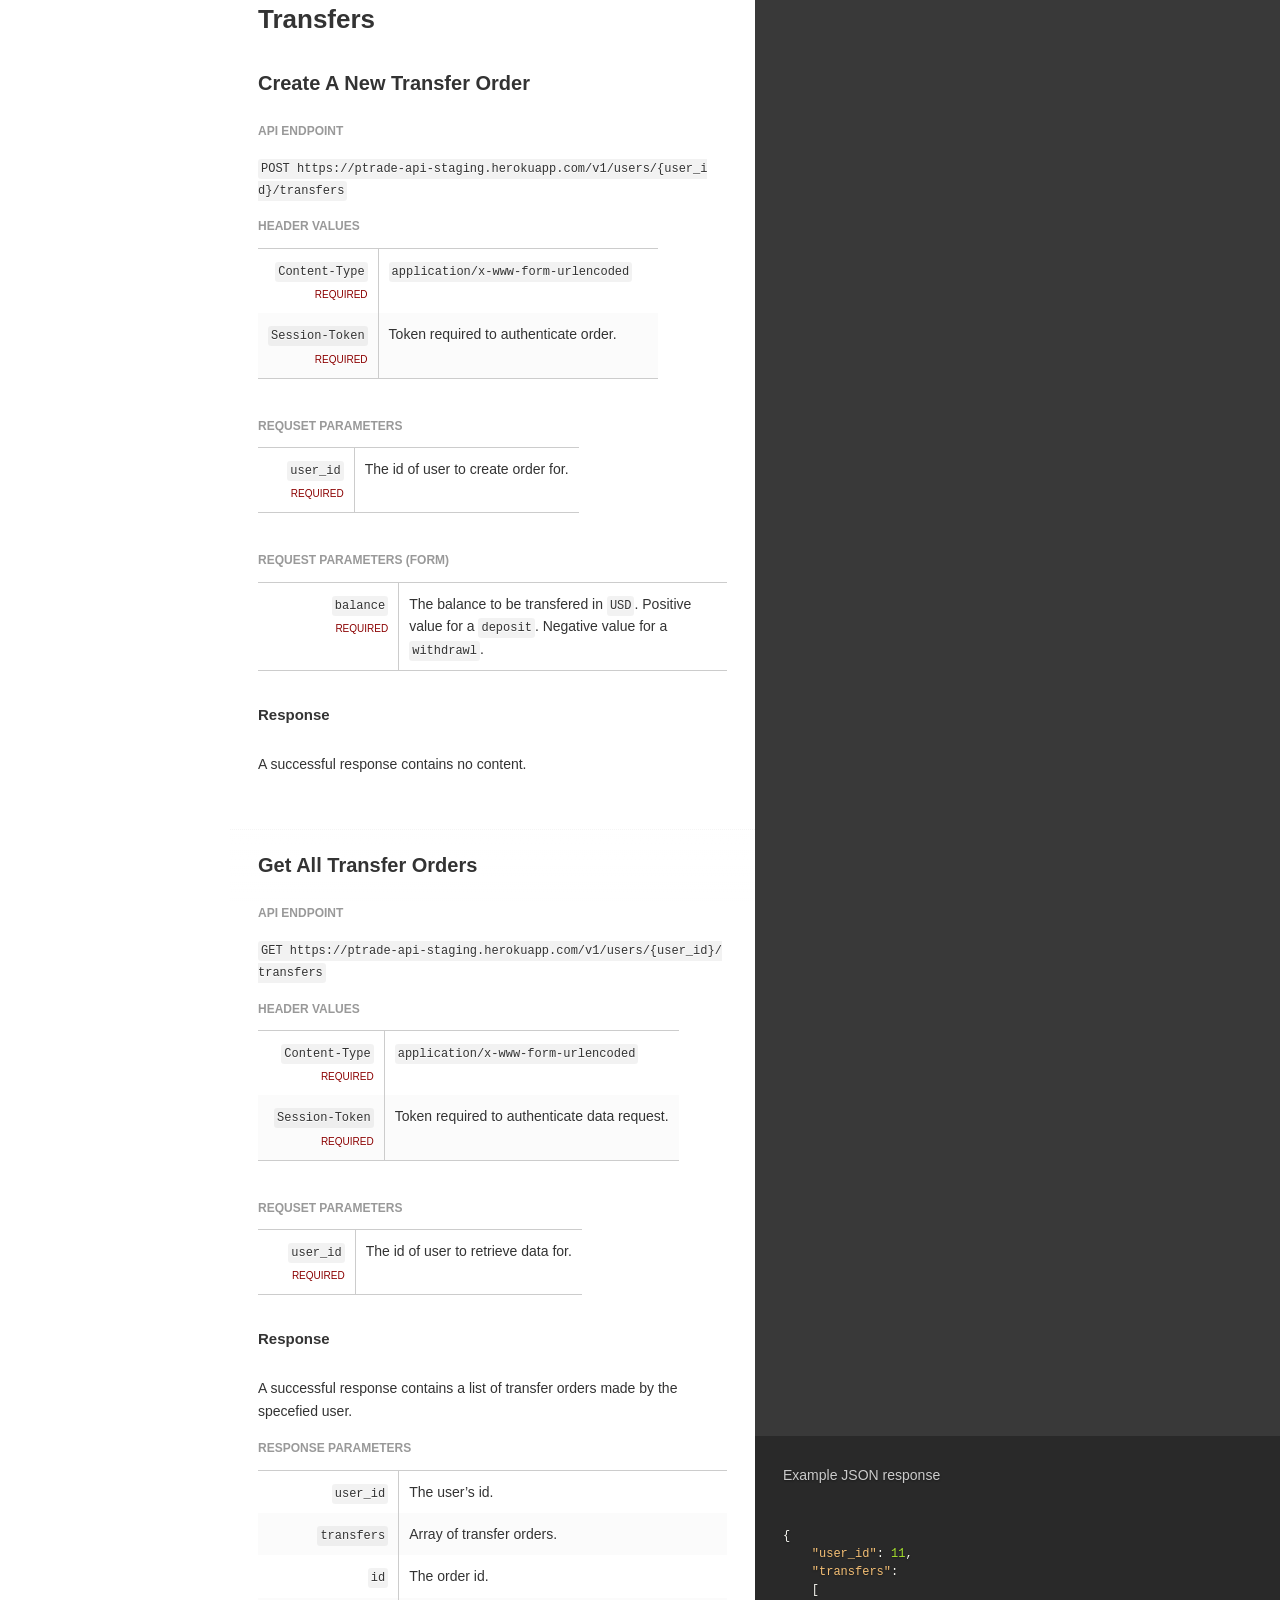
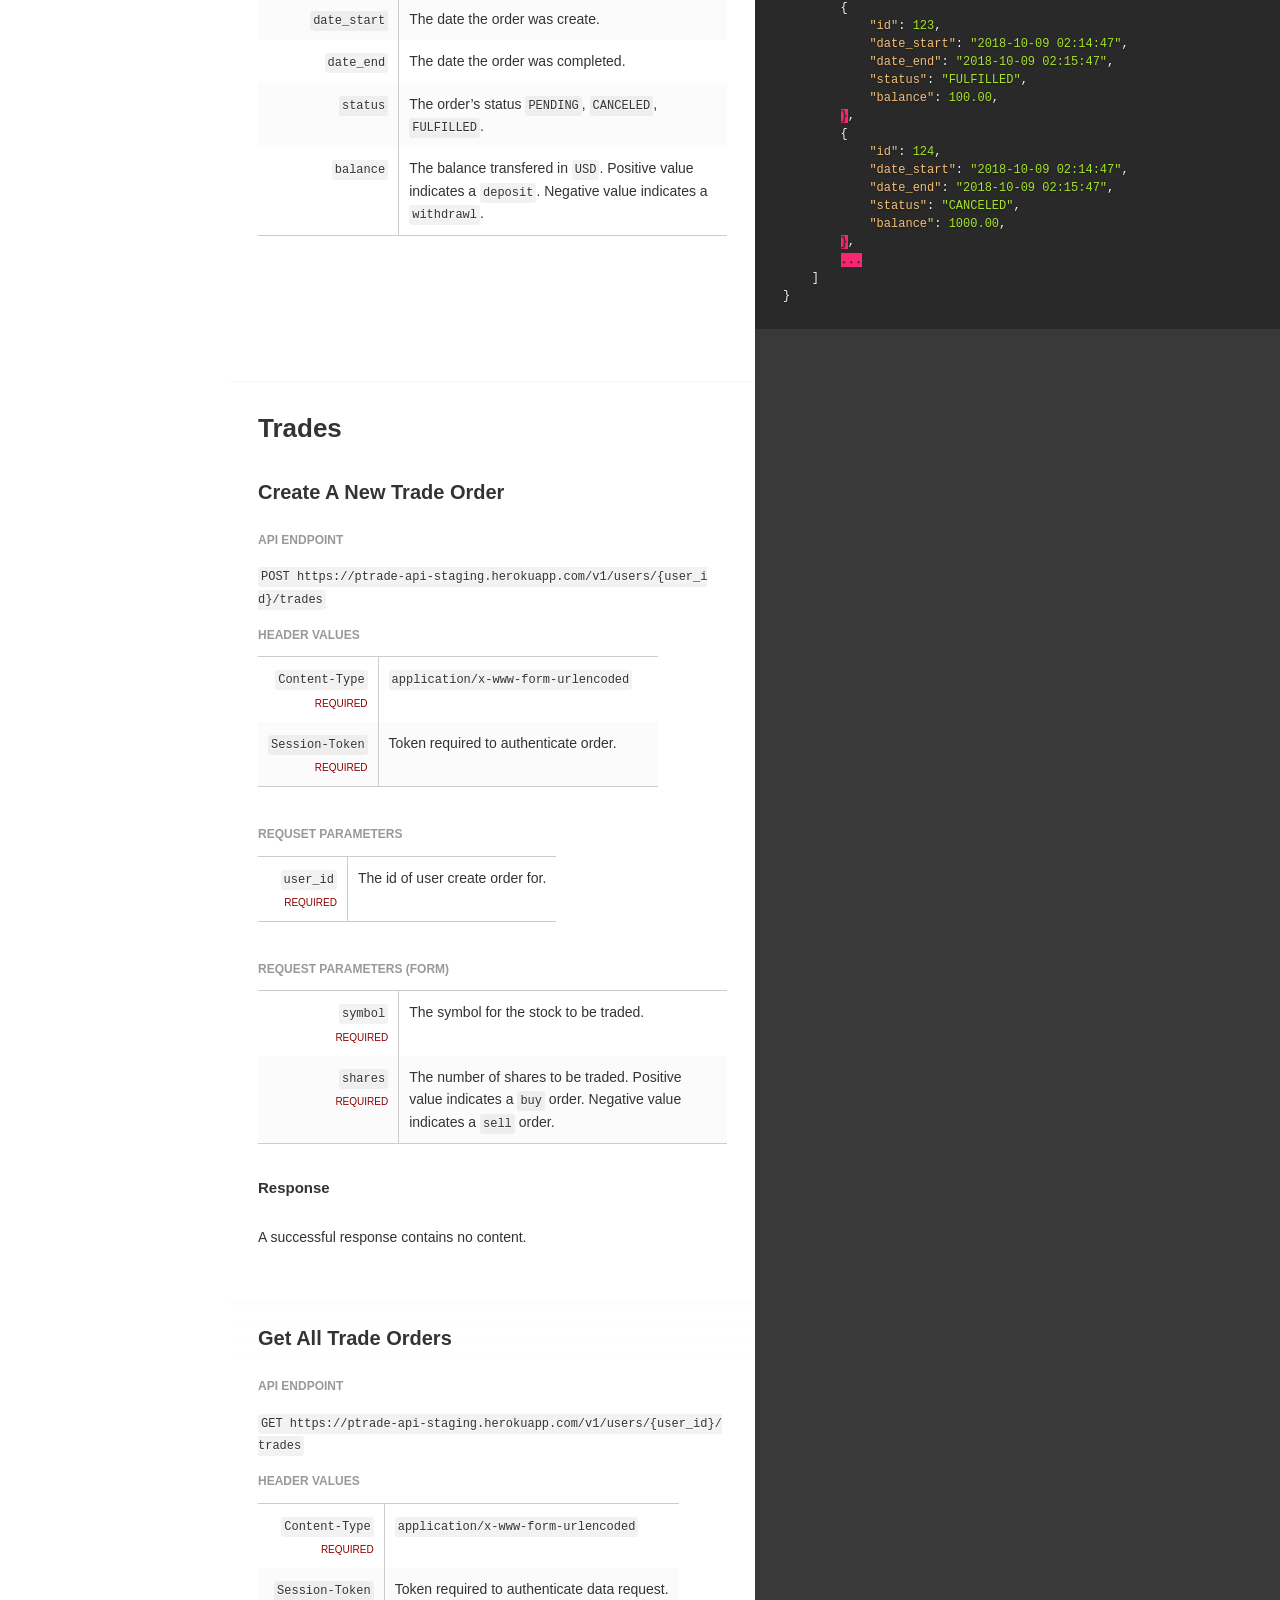
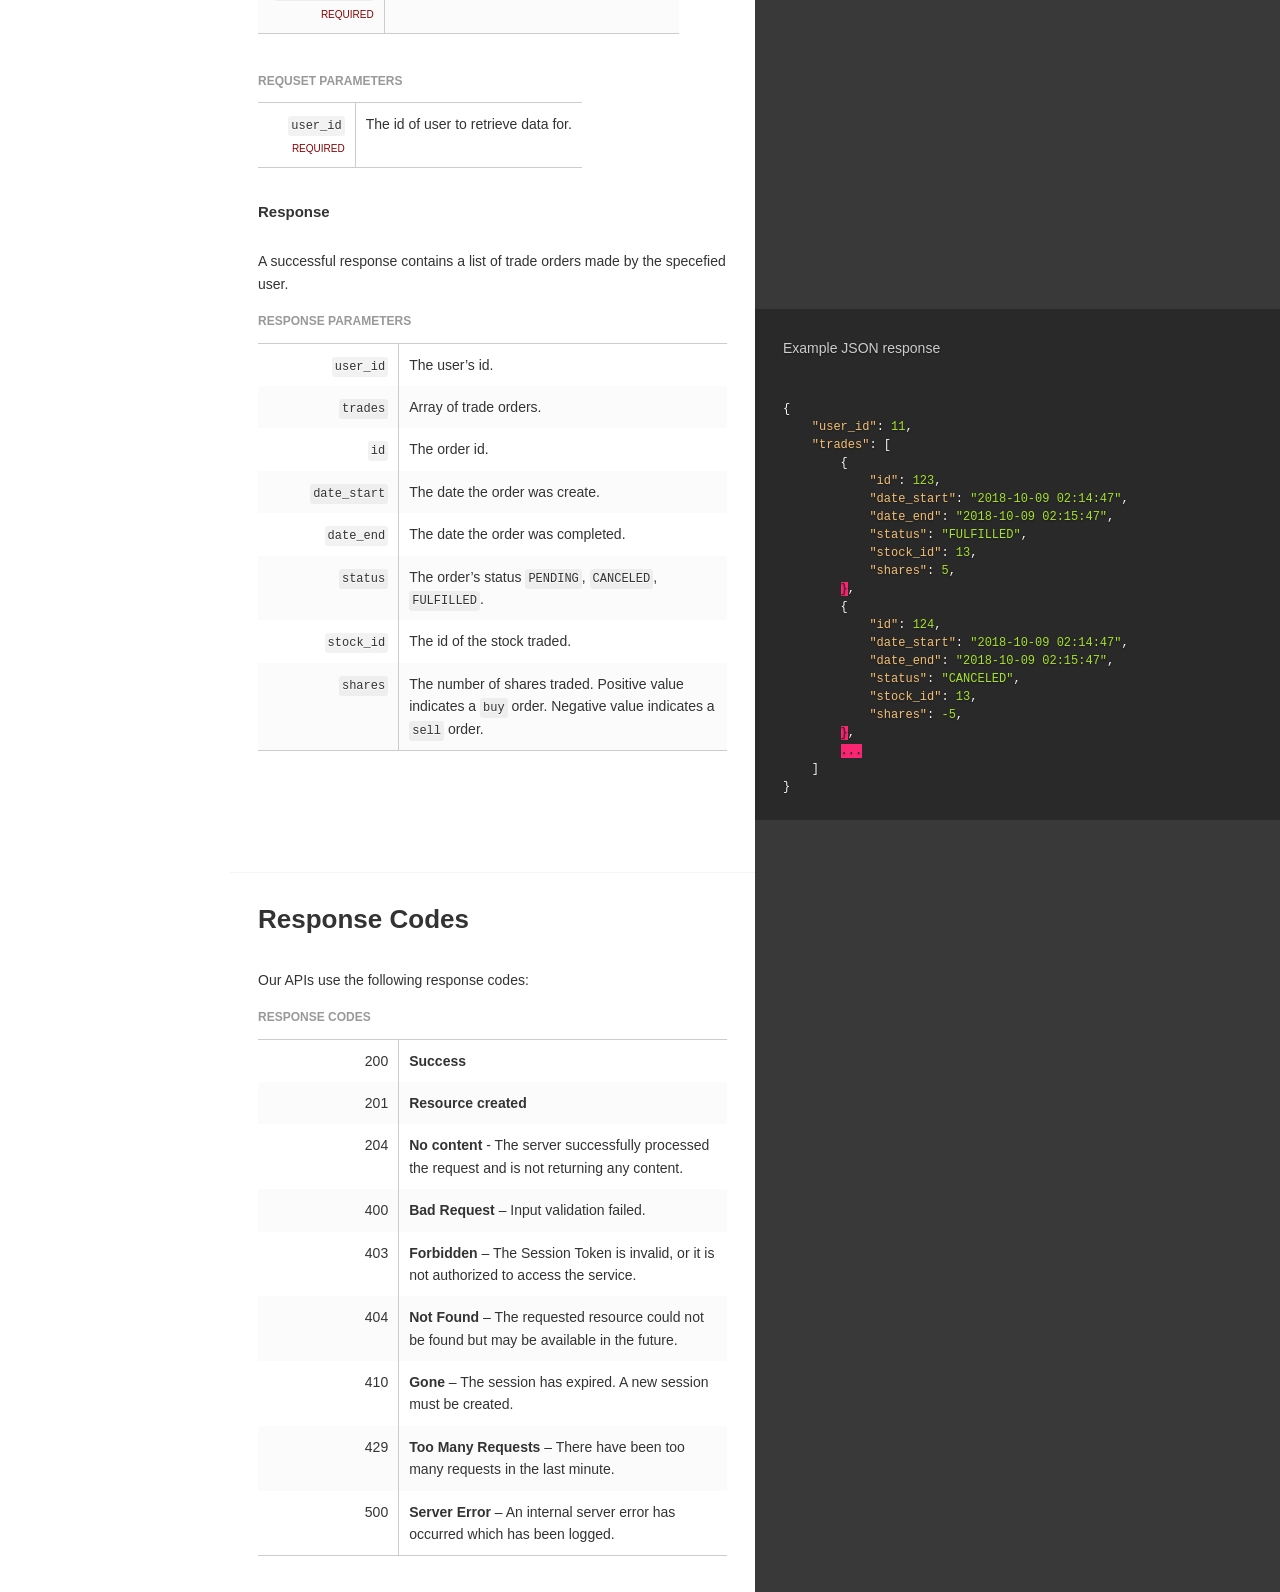
==== commit 309b62b9: "edit positions response to include symbol and pps" ====
--- a/docs/index.html
+++ b/docs/index.html
@@ -687,11 +687,15 @@
         </span><span class="p">{</span><span class="w">
             </span><span class="nt">"stock_id"</span><span class="p">:</span><span class="w"> </span><span class="mi">1</span><span class="p">,</span><span class="w">
             </span><span class="nt">"date"</span><span class="p">:</span><span class="w"> </span><span class="s2">"2018-10-08 02:13:38"</span><span class="p">,</span><span class="w">
+            </span><span class="nt">"symbol"</span><span class="p">:</span><span class="w"> </span><span class="s2">"AAPL"</span><span class="p">,</span><span class="w">
+            </span><span class="nt">"price_per_share"</span><span class="p">:</span><span class="w"> </span><span class="mf">221.19</span><span class="p">,</span><span class="w">
             </span><span class="nt">"shares"</span><span class="p">:</span><span class="w"> </span><span class="mi">20</span><span class="w">
         </span><span class="p">},</span><span class="w">
         </span><span class="p">{</span><span class="w">
             </span><span class="nt">"stock_id"</span><span class="p">:</span><span class="w"> </span><span class="mi">2</span><span class="p">,</span><span class="w">
             </span><span class="nt">"date"</span><span class="p">:</span><span class="w"> </span><span class="s2">"2018-10-09 02:13:38"</span><span class="p">,</span><span class="w">
+            </span><span class="nt">"symbol"</span><span class="p">:</span><span class="w"> </span><span class="s2">"MSFT"</span><span class="p">,</span><span class="w">
+            </span><span class="nt">"price_per_share"</span><span class="p">:</span><span class="w"> </span><span class="mf">110.15</span><span class="p">,</span><span class="w">
             </span><span class="nt">"shares"</span><span class="p">:</span><span class="w"> </span><span class="mi">10</span><span class="w">
         </span><span class="p">},</span><span class="w">
         </span><span class="err">...</span><span class="w">
@@ -717,6 +721,14 @@
 <tr>
 <td><code class="prettyprint">date</code></td>
 <td>The date when the position was last updated.</td>
+</tr>
+<tr>
+<td><code class="prettyprint">symbol</code></td>
+<td>The stock&rsquo;s symbol.</td>
+</tr>
+<tr>
+<td><code class="prettyprint">price_per_share</code></td>
+<td>The price per share int <code class="prettyprint">USD</code>.</td>
 </tr>
 <tr>
 <td><code class="prettyprint">shares</code></td>
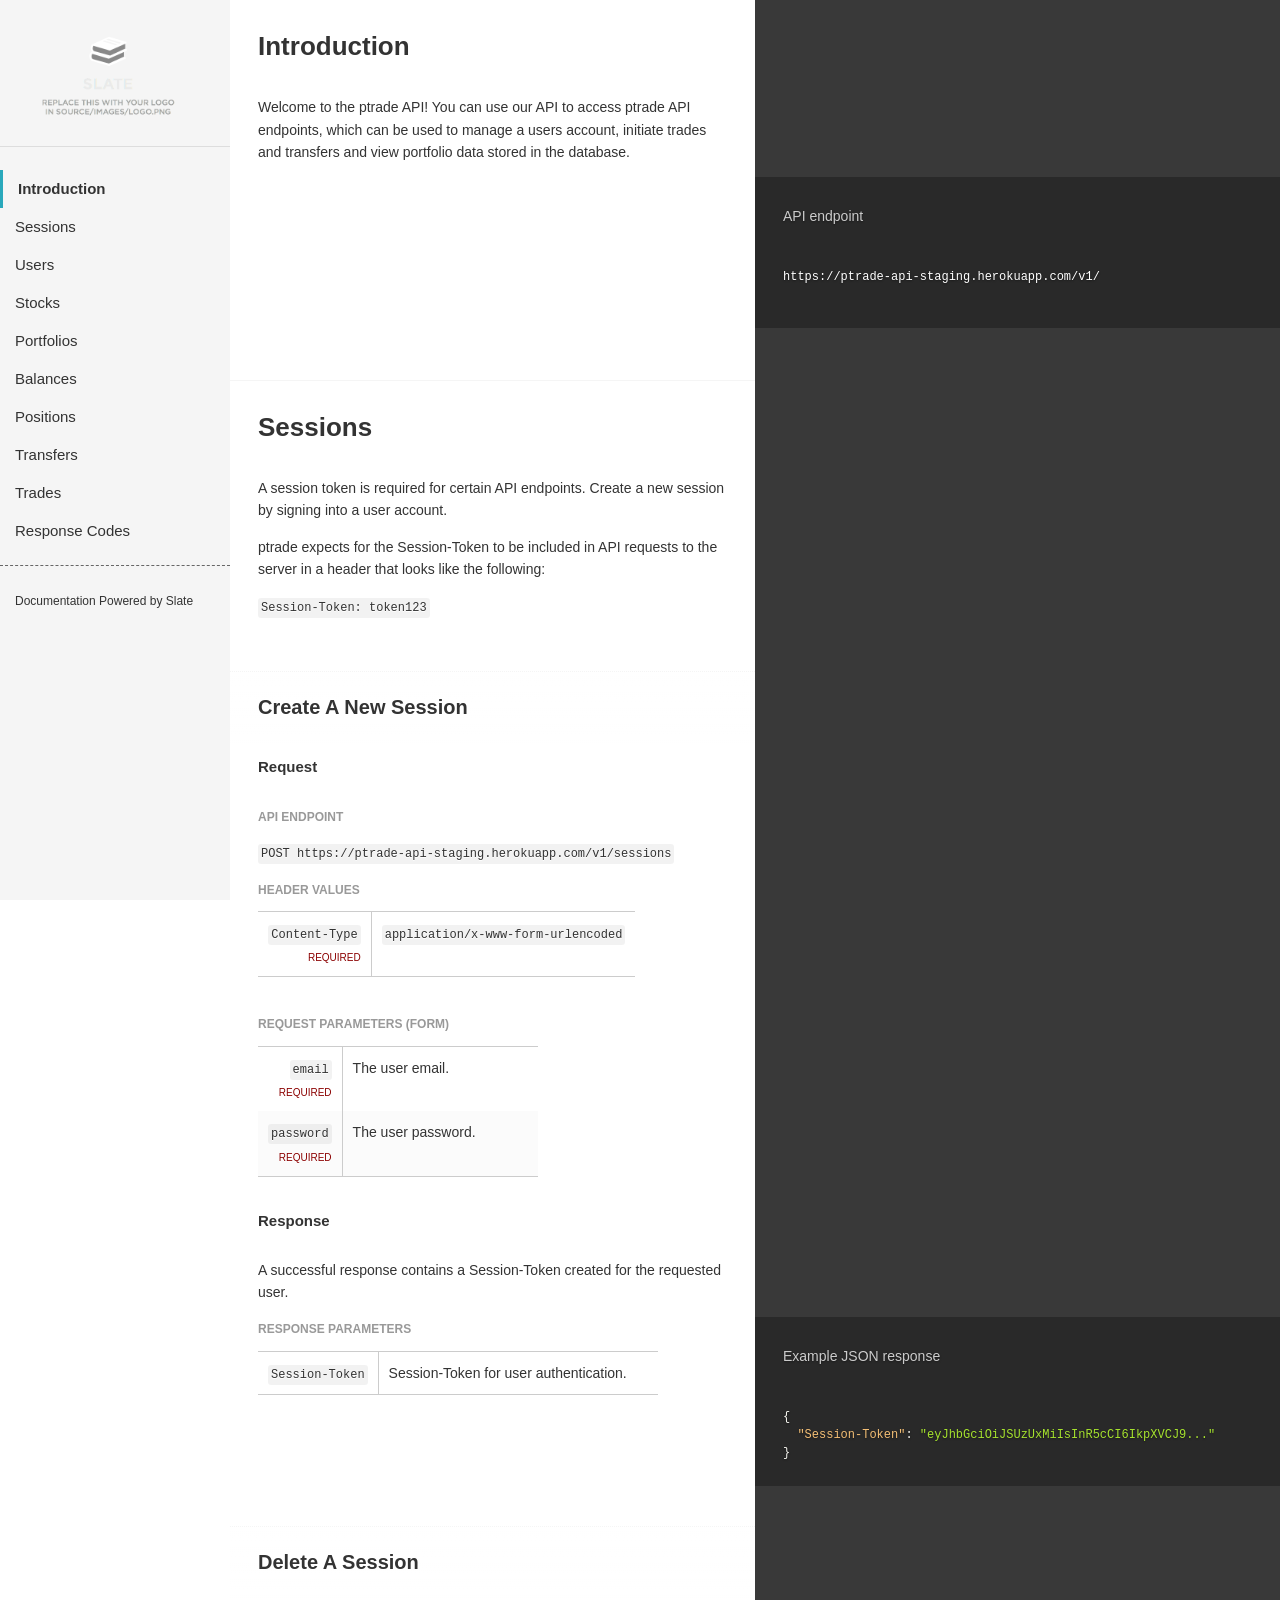
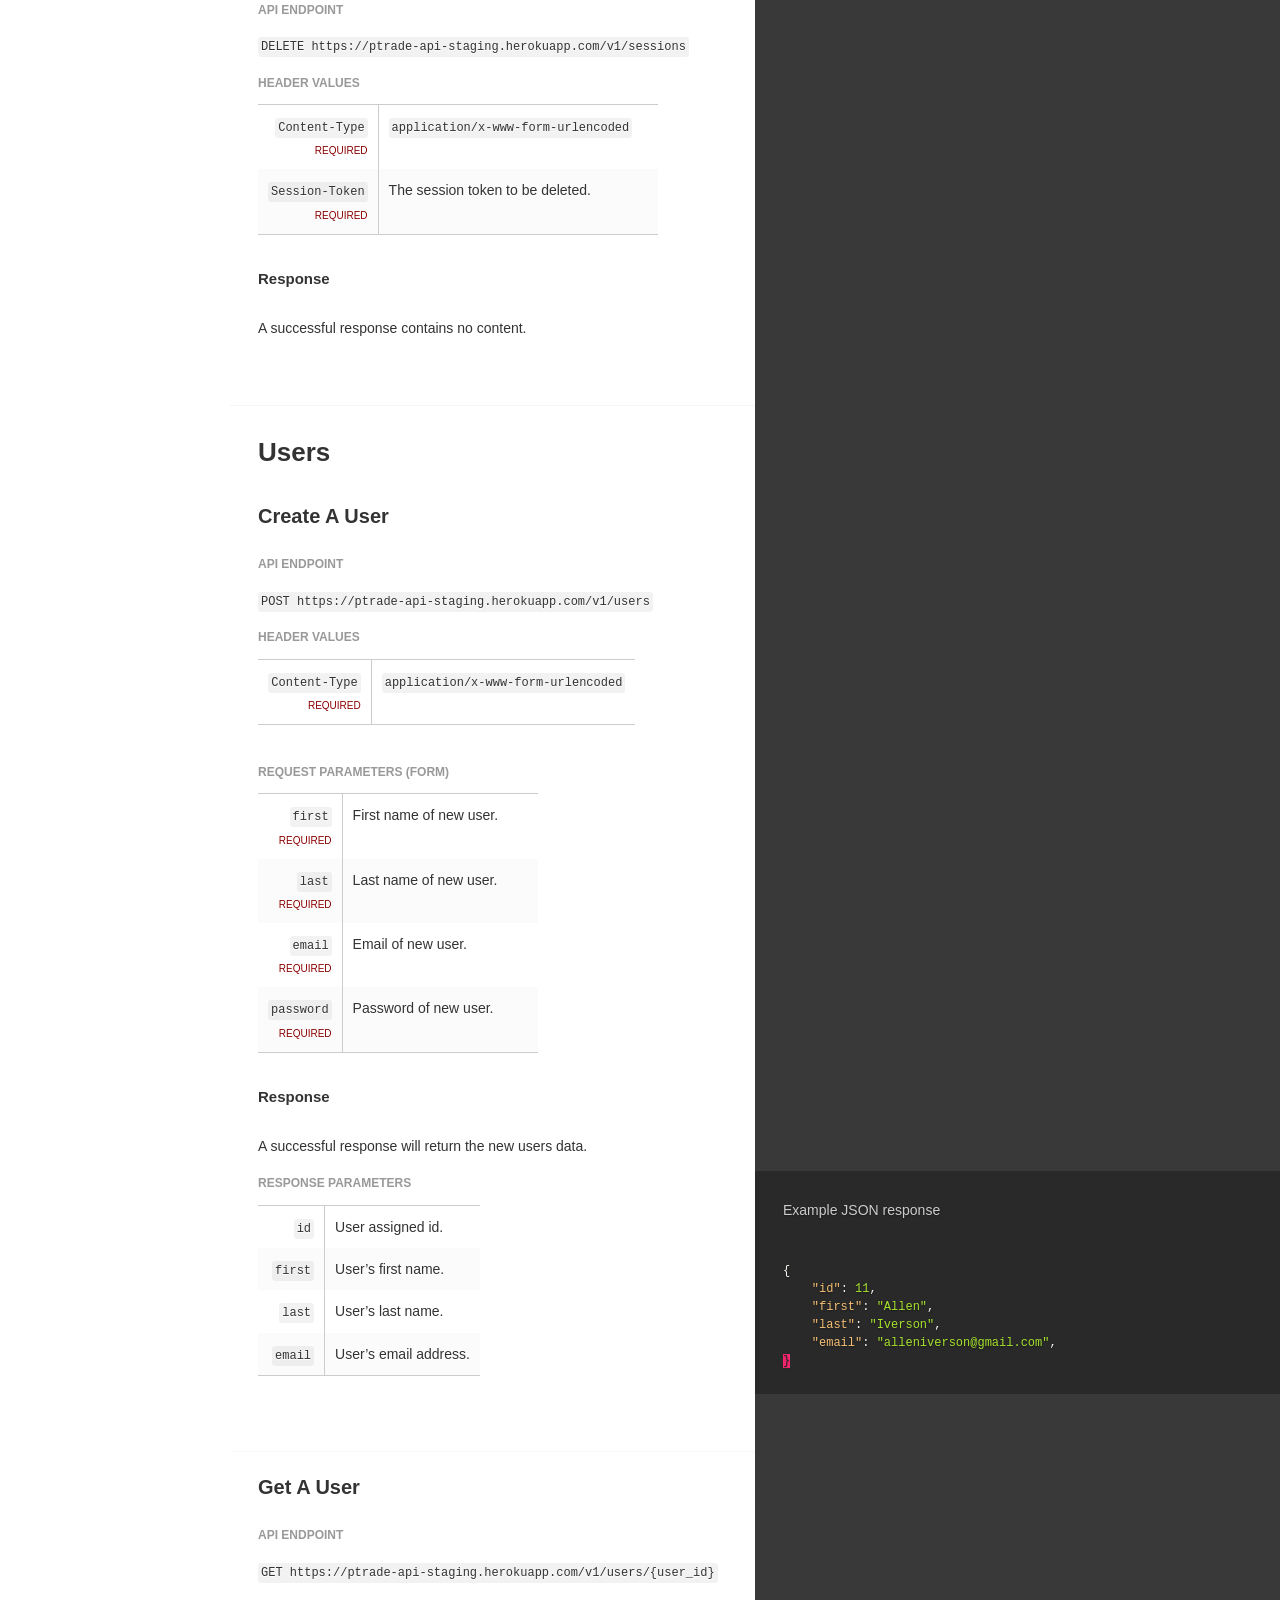
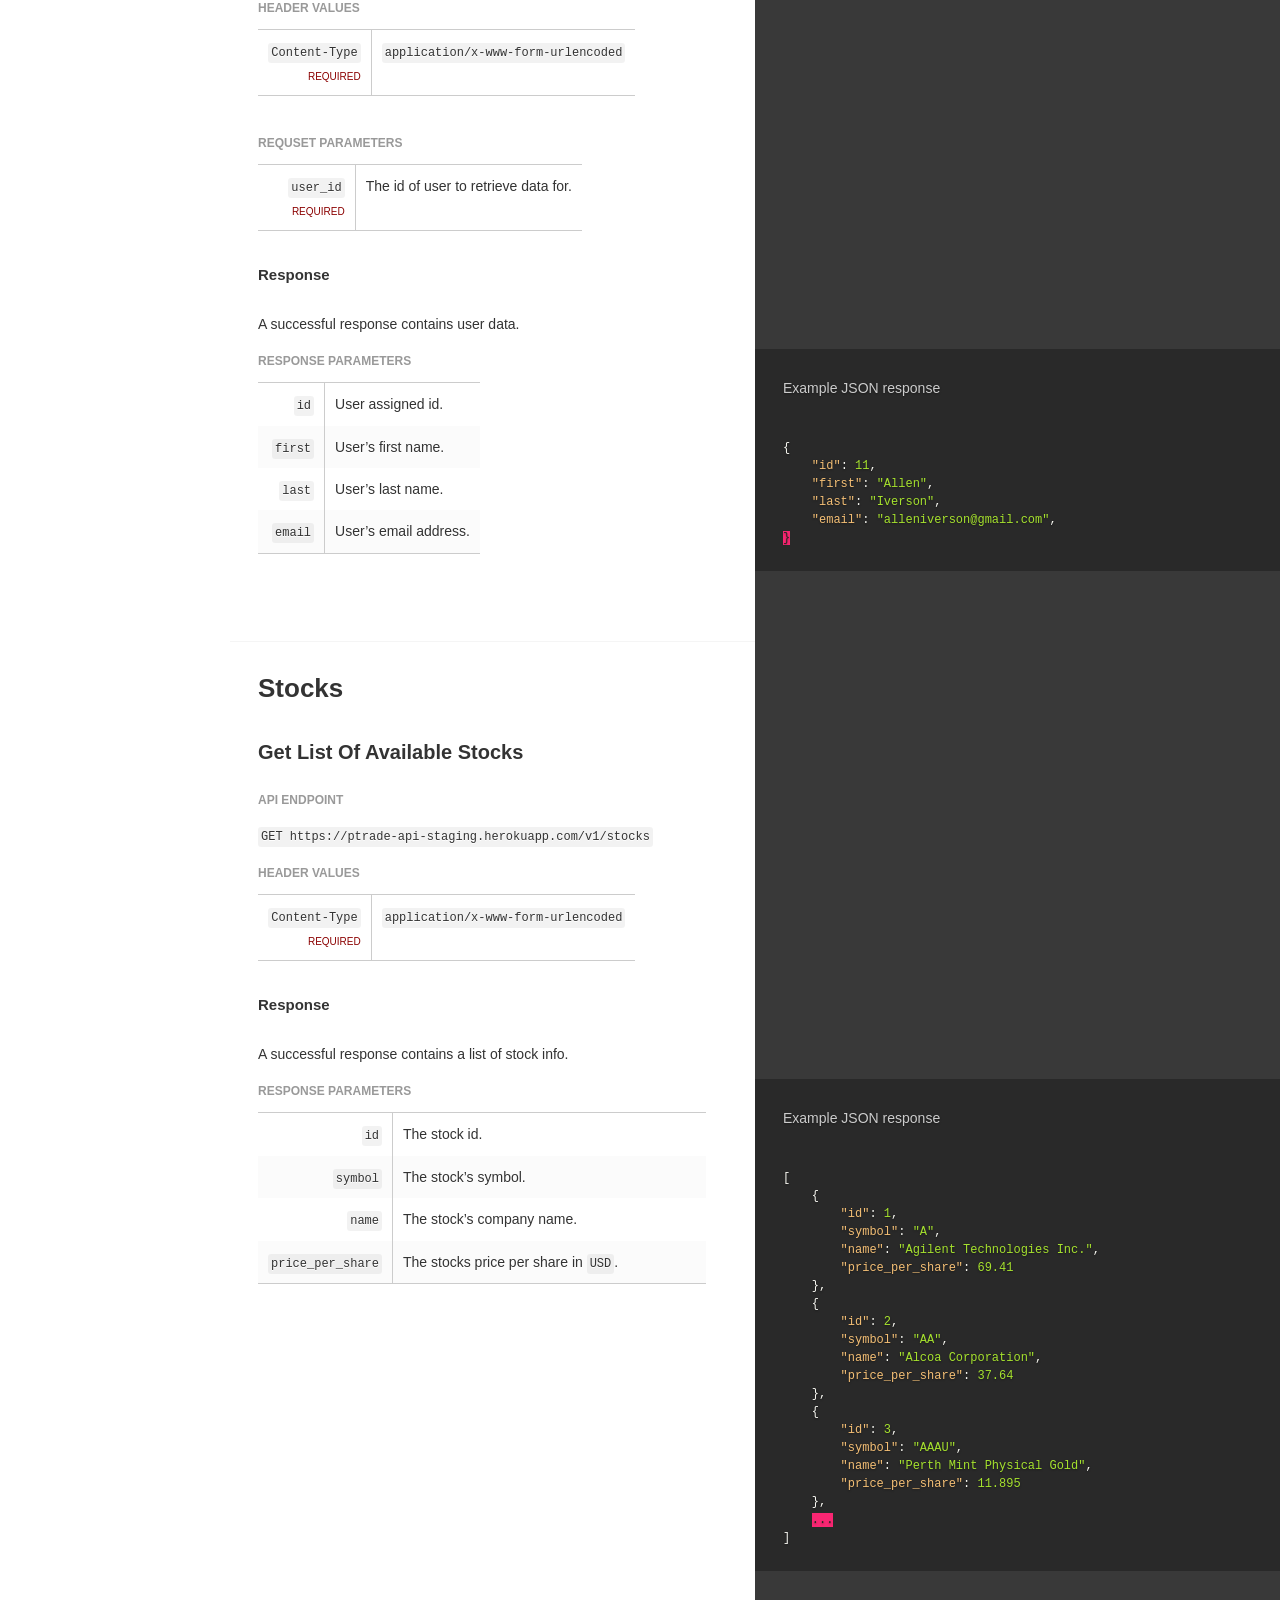
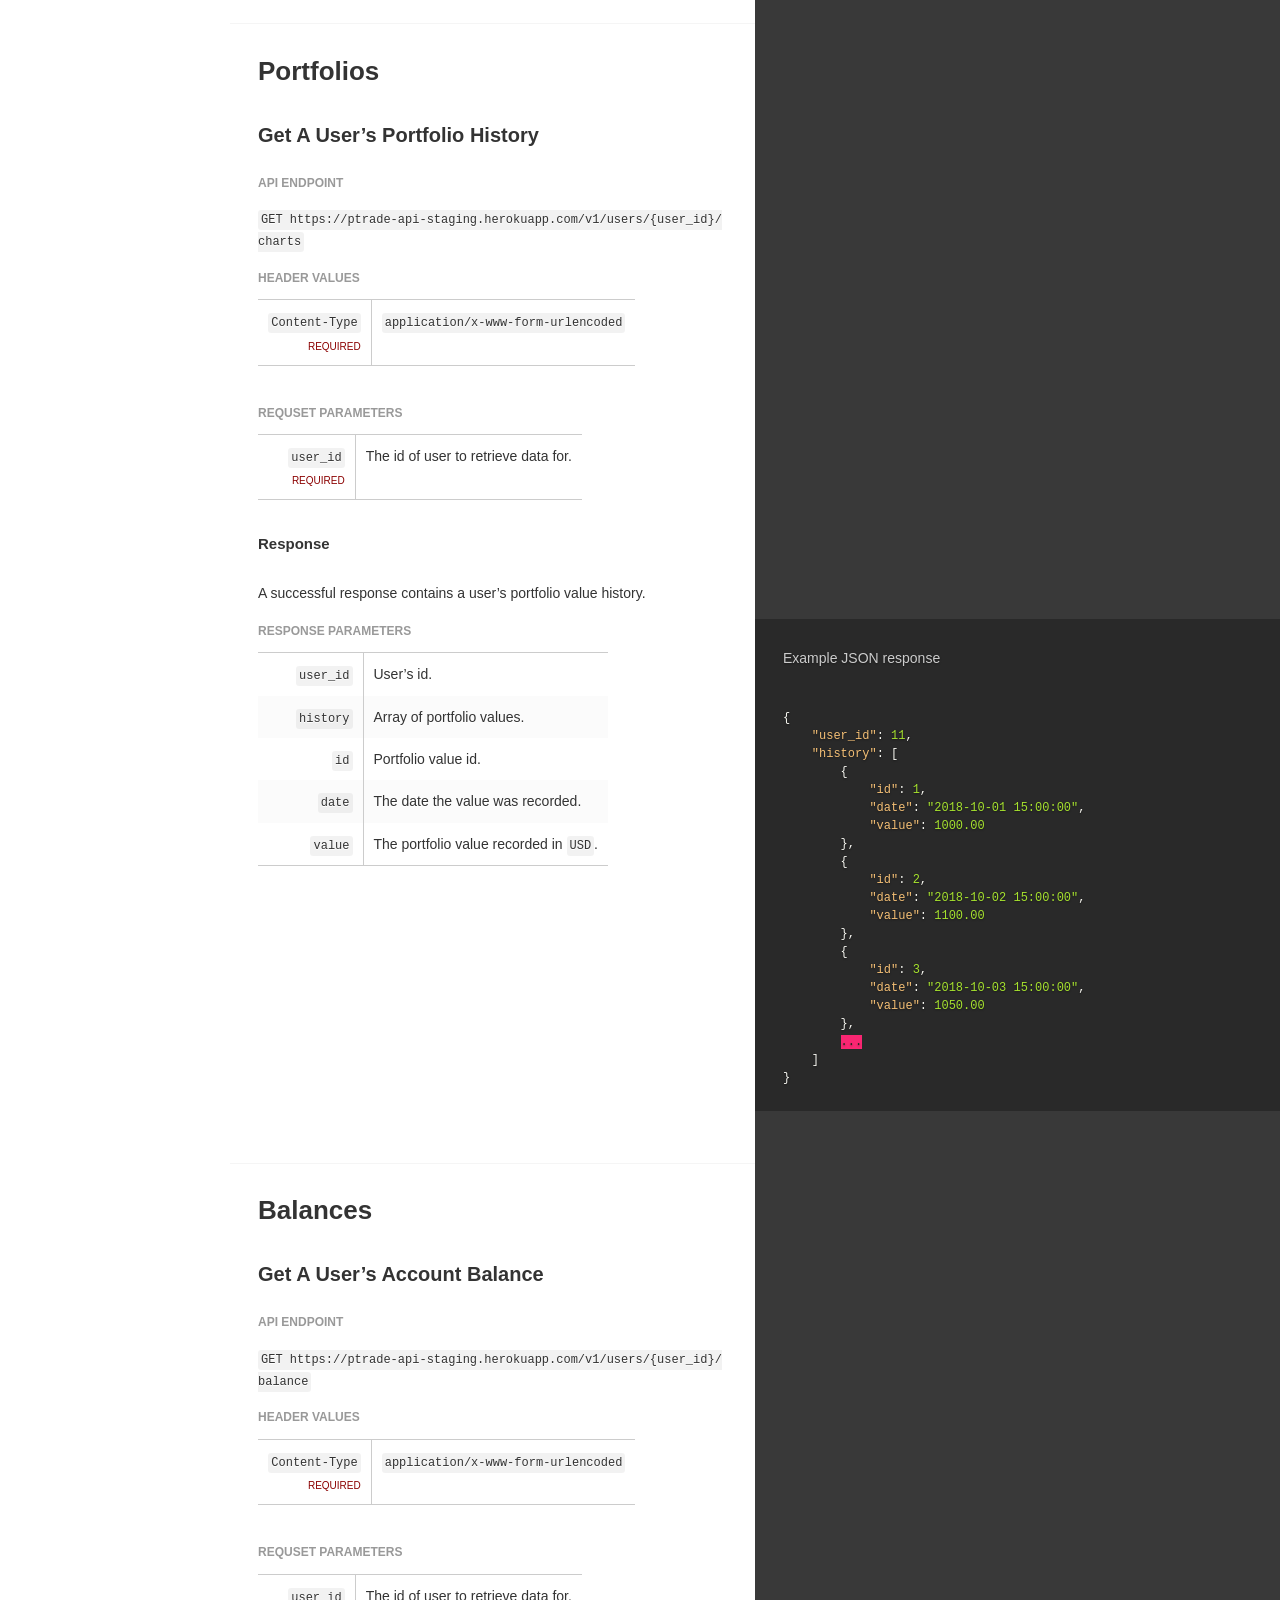
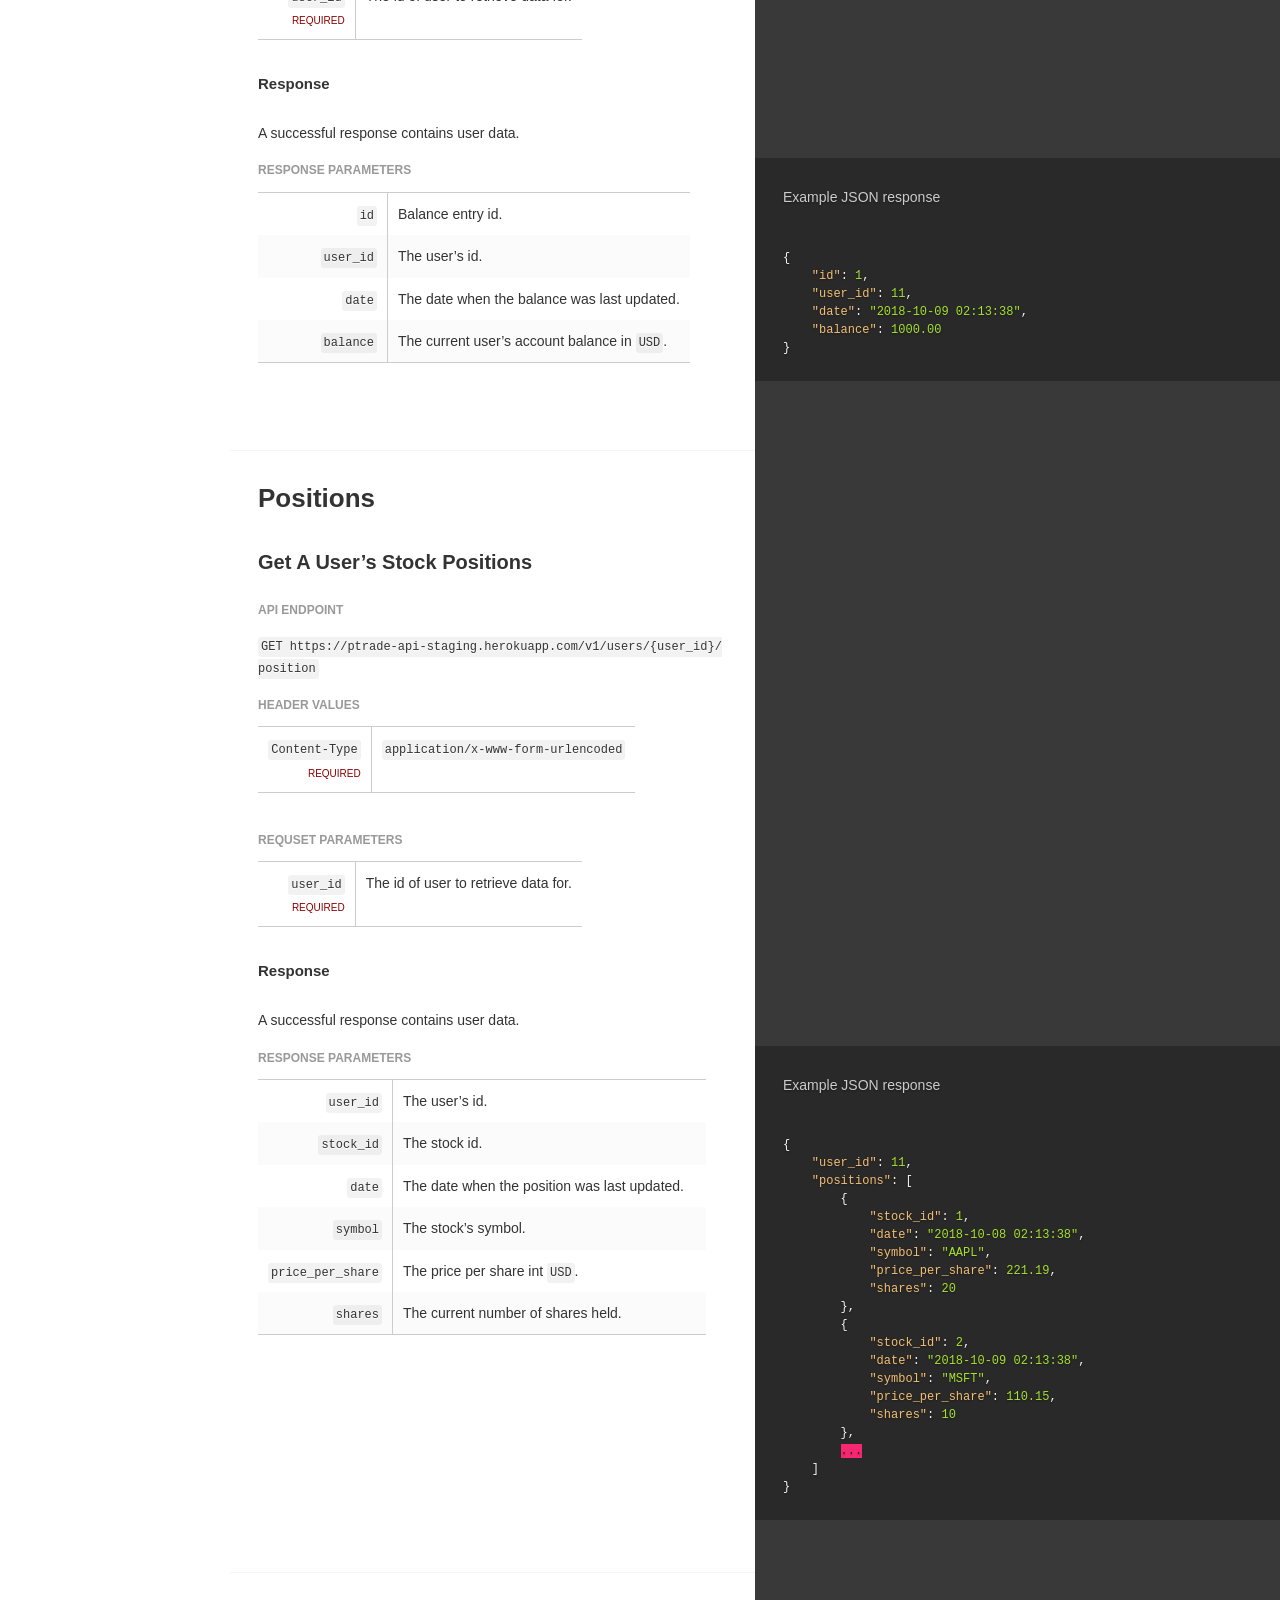
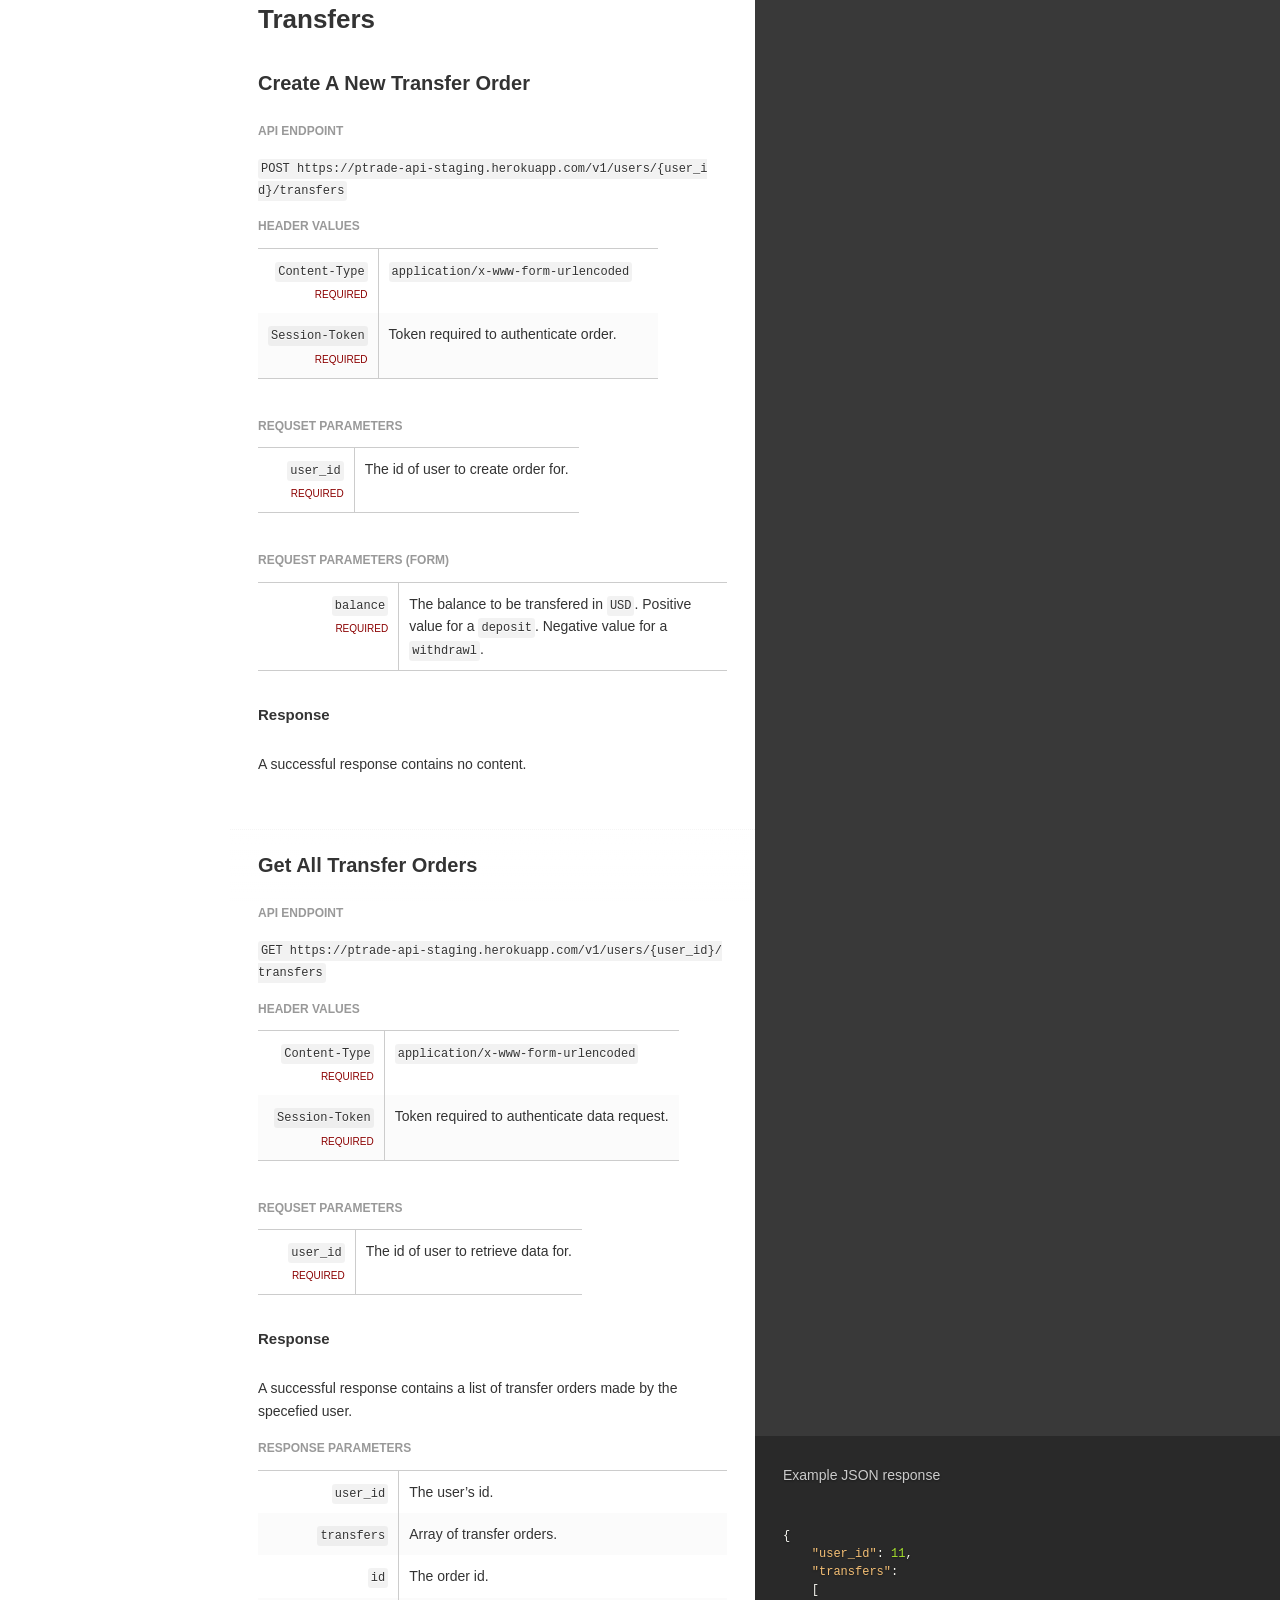
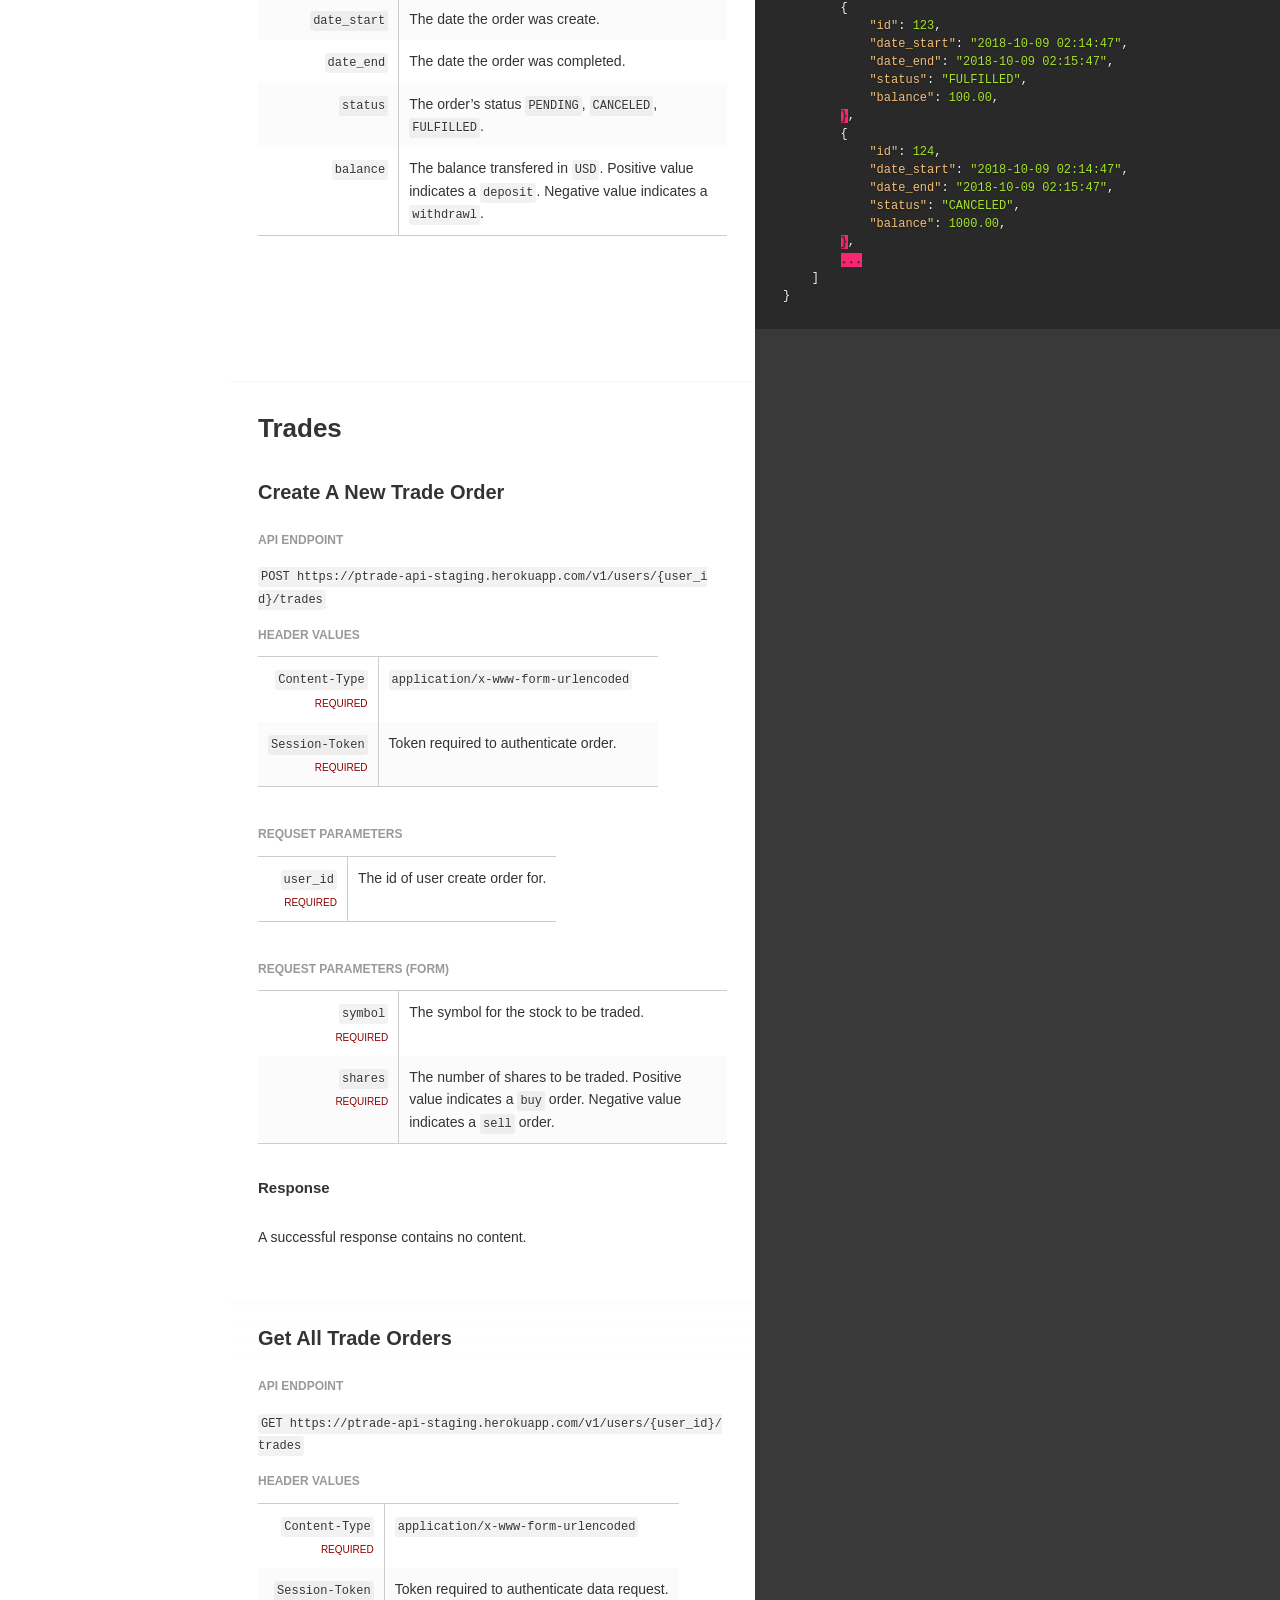
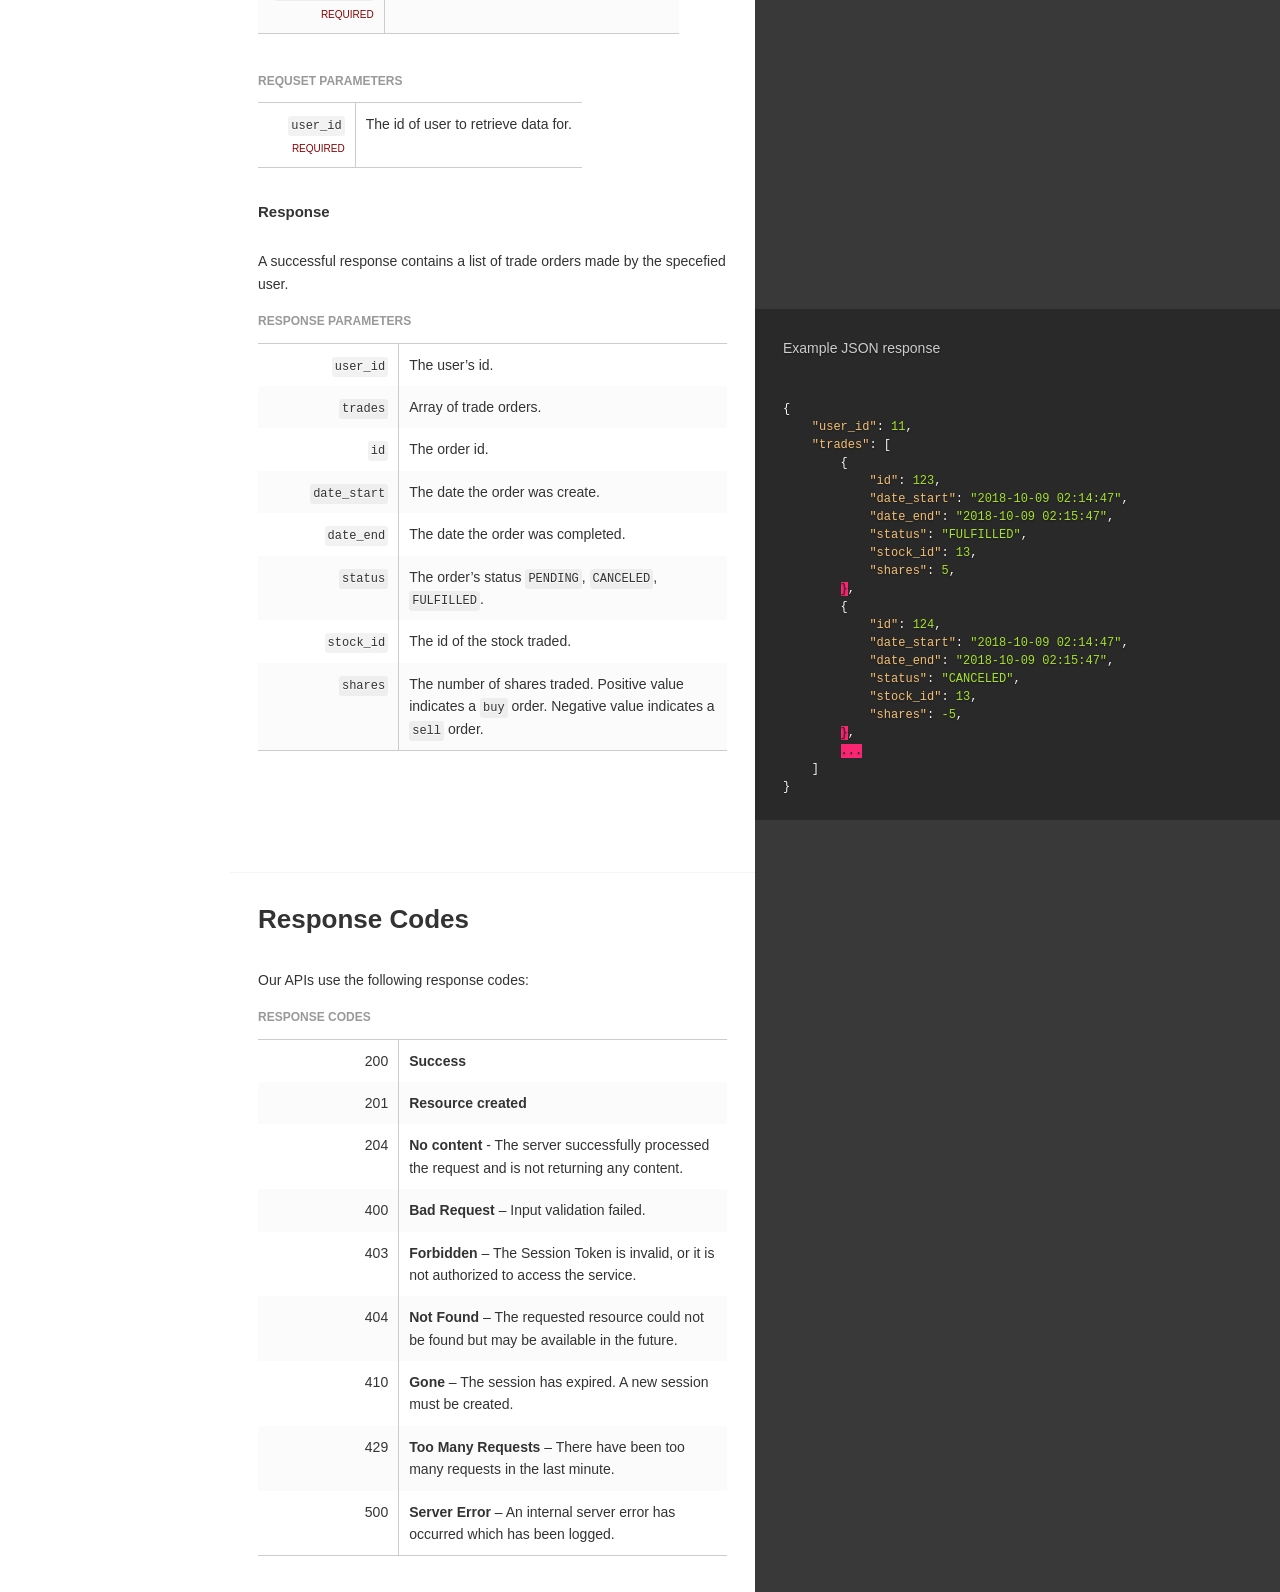
==== commit b46bfe1a: "portfolio get day history" ====
--- a/docs/index.html
+++ b/docs/index.html
@@ -512,7 +512,7 @@
 </blockquote>
 <pre class="highlight json"><code><span class="p">{</span><span class="w">
     </span><span class="nt">"user_id"</span><span class="p">:</span><span class="w"> </span><span class="mi">11</span><span class="p">,</span><span class="w">
-    </span><span class="nt">"portfolio_history"</span><span class="p">:</span><span class="w"> </span><span class="p">[</span><span class="w">
+    </span><span class="nt">"history"</span><span class="p">:</span><span class="w"> </span><span class="p">[</span><span class="w">
         </span><span class="p">{</span><span class="w">
             </span><span class="nt">"id"</span><span class="p">:</span><span class="w"> </span><span class="mi">1</span><span class="p">,</span><span class="w">
             </span><span class="nt">"date"</span><span class="p">:</span><span class="w"> </span><span class="s2">"2018-10-01 15:00:00"</span><span class="p">,</span><span class="w">
@@ -545,7 +545,7 @@
 <td>User&rsquo;s id.</td>
 </tr>
 <tr>
-<td><code class="prettyprint">portfolio_history</code></td>
+<td><code class="prettyprint">history</code></td>
 <td>Array of portfolio values.</td>
 </tr>
 <tr>
